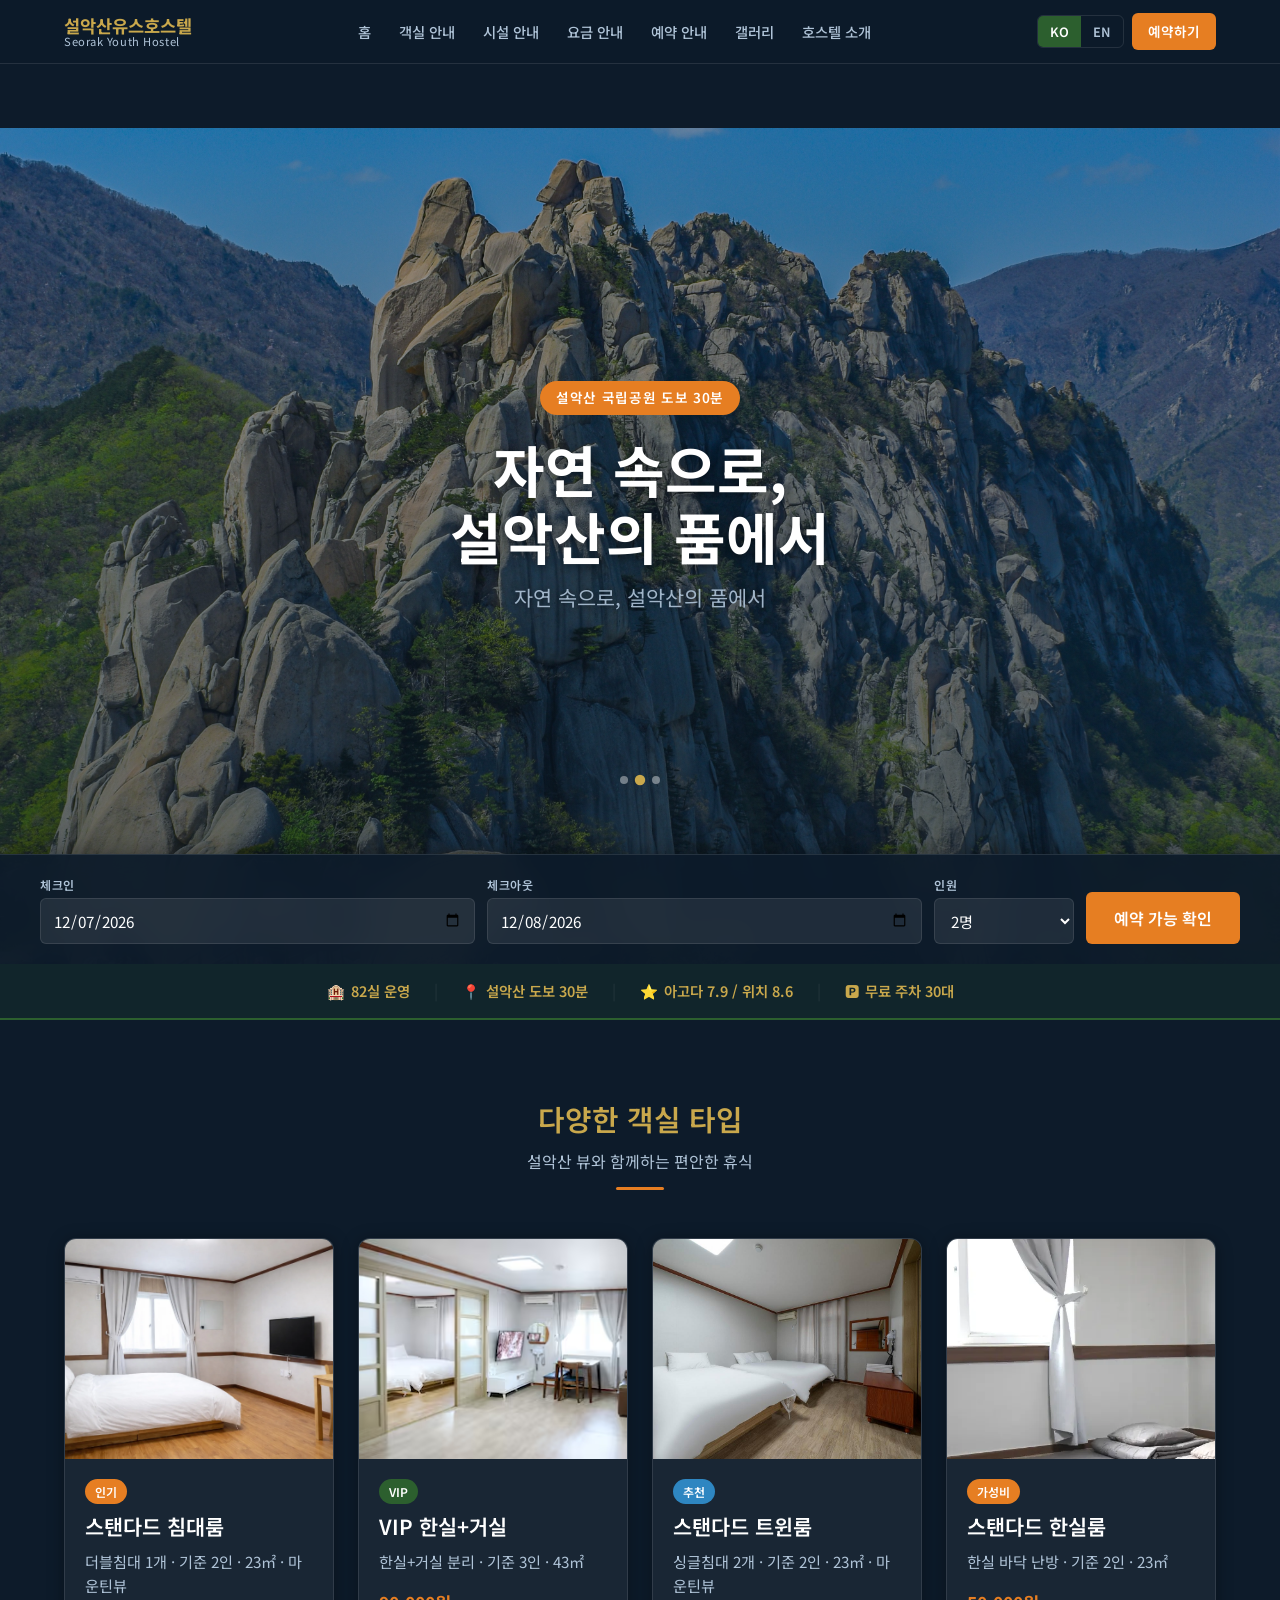
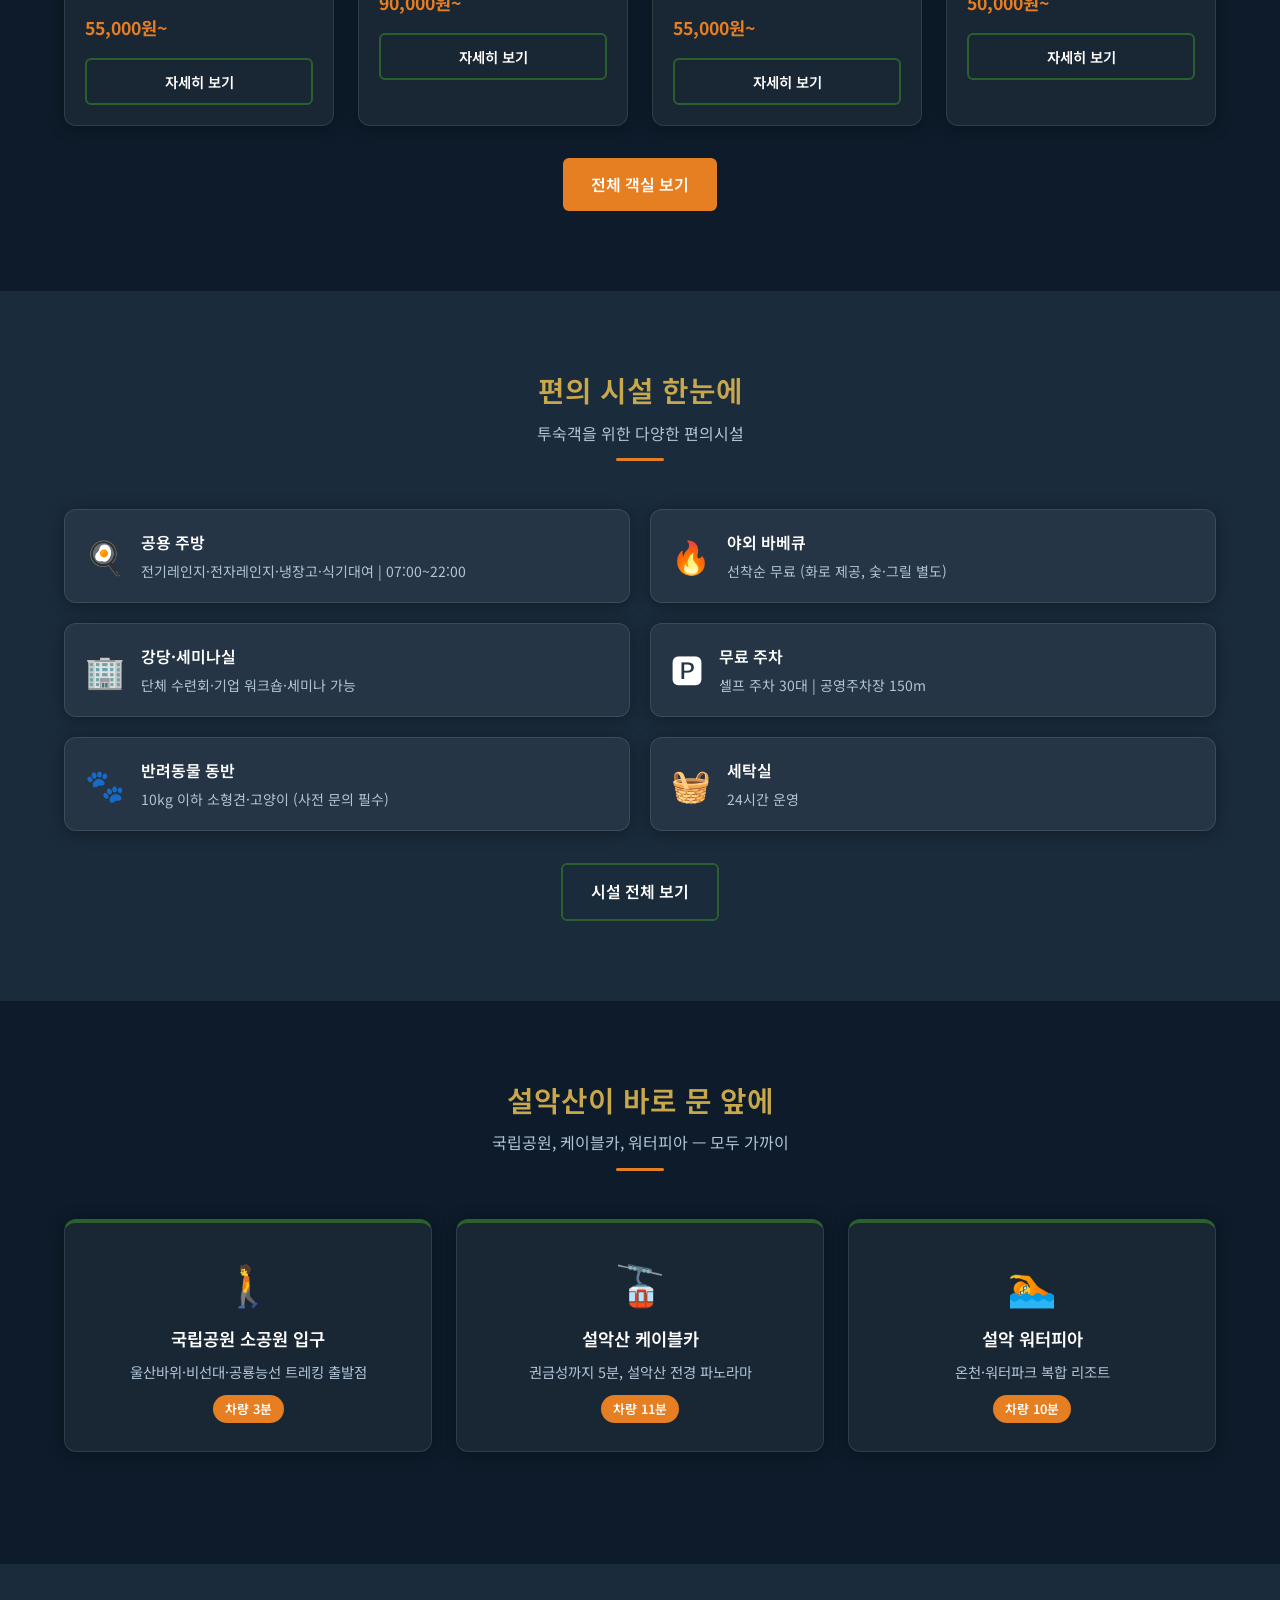
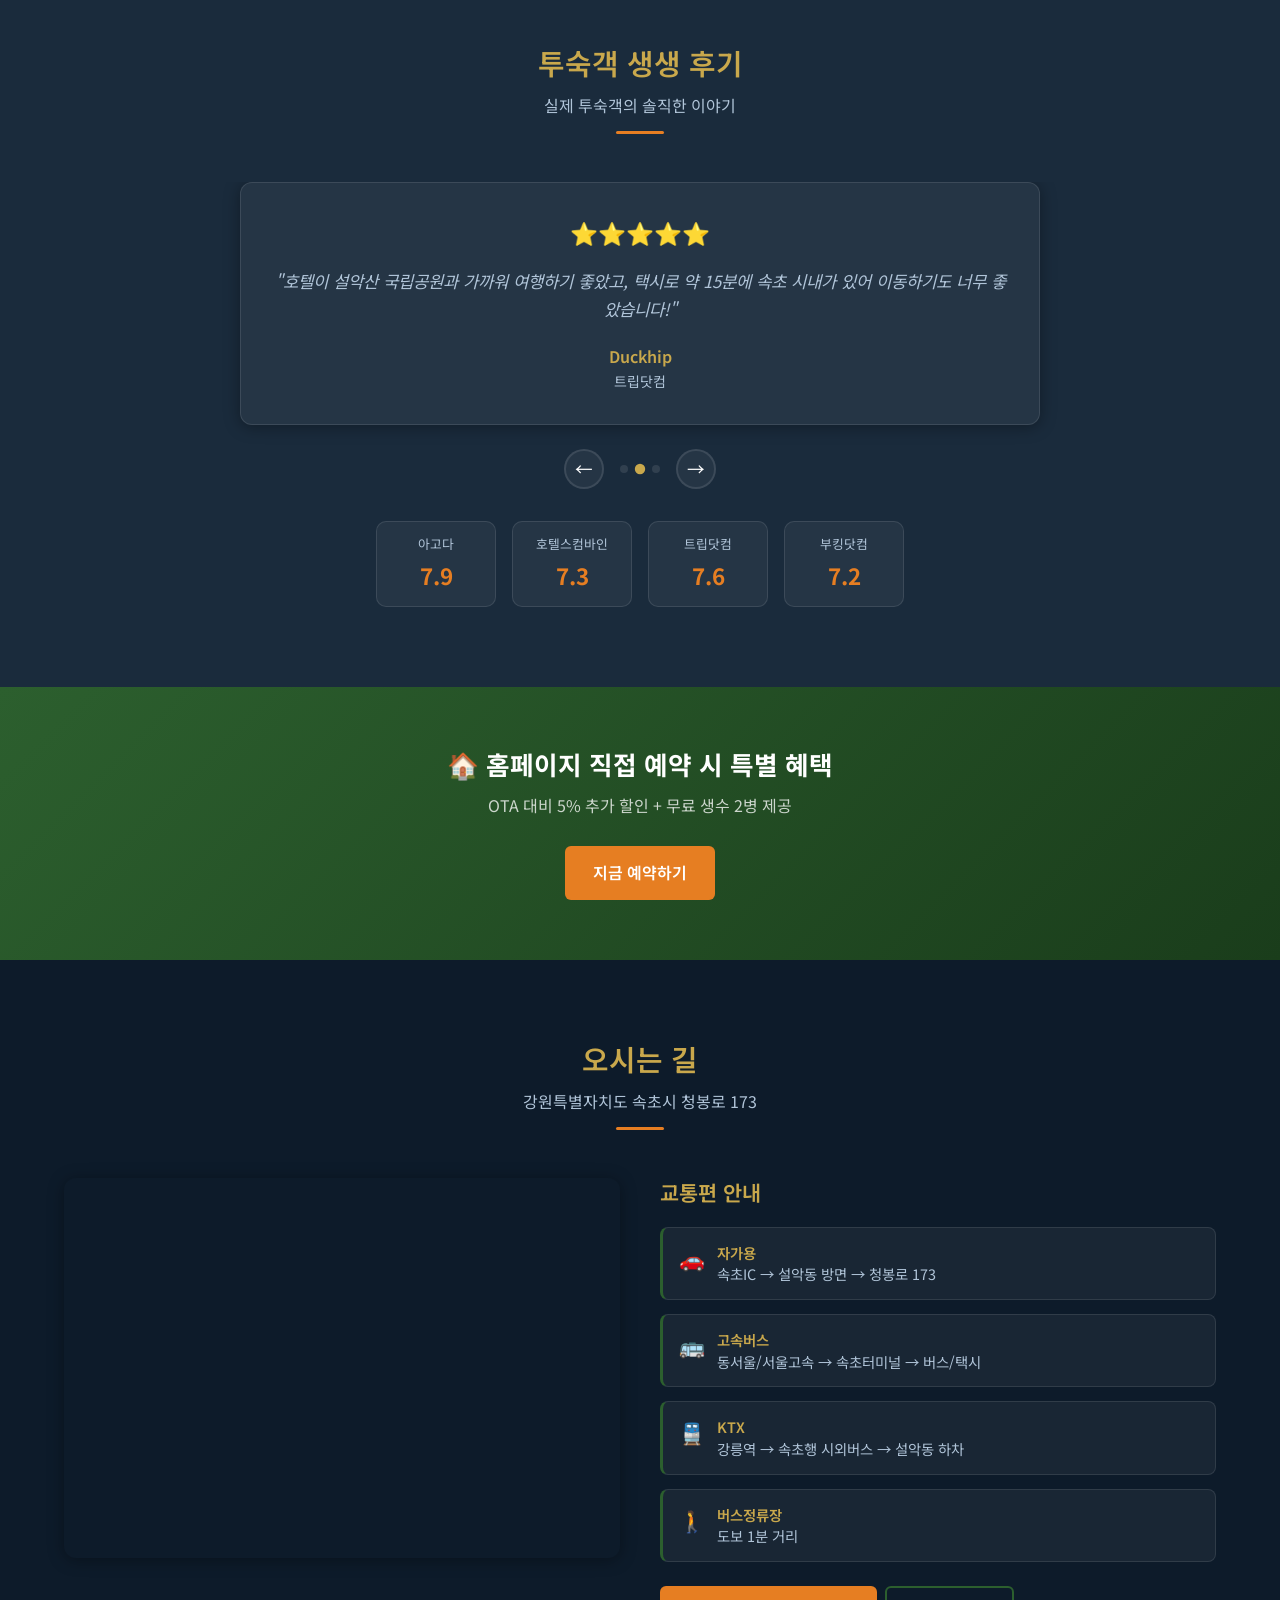
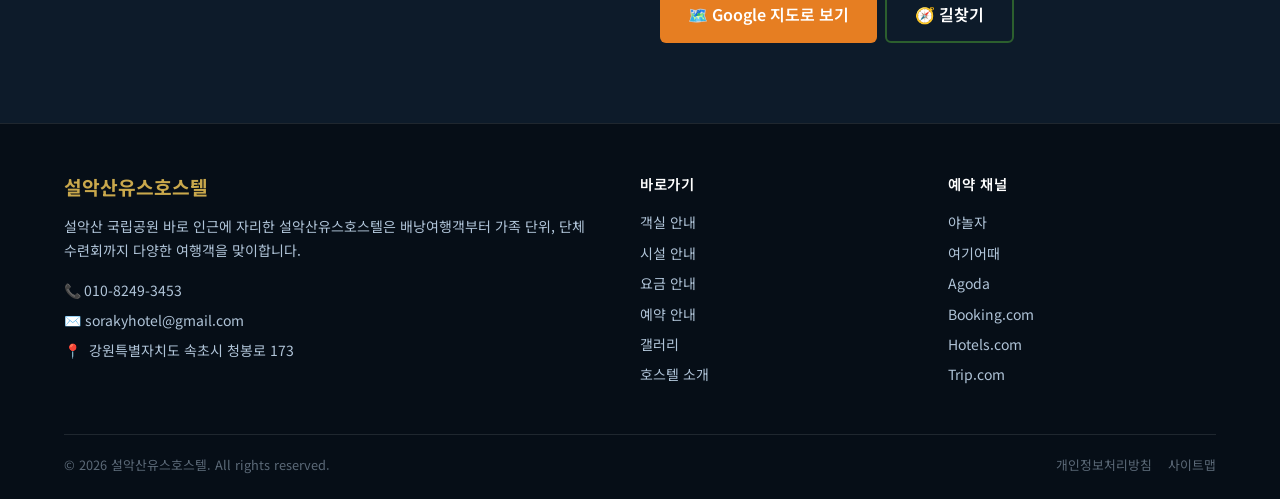
==== index.html @ 119a841e "Add files via upload" ====
<!DOCTYPE html>
<html lang="ko">
<head>
  <meta charset="UTF-8">
  <meta name="viewport" content="width=device-width, initial-scale=1.0">
  <title>설악산유스호스텔 – 자연 속으로, 설악산의 품에서</title>
  <meta name="description" content="설악산유스호스텔 – 설악산 국립공원 도보 30분, 속초 청봉로 173. 스탠다드 침대룸·한실룸·패밀리룸·도미토리. 직접 예약 시 5% 할인.">
  <meta name="keywords" content="설악산 숙박, 속초 유스호스텔, 설악동 숙소, 설악산 호텔, 속초 게스트하우스, 설악산유스호스텔">
  <meta property="og:title" content="설악산유스호스텔 – 자연 속으로, 설악산의 품에서">
  <meta property="og:description" content="설악산 국립공원 도보 30분, 총 82객실. 직접 예약 시 OTA 대비 5% 할인.">
  <meta property="og:image" content="images/seorak-rock-peak.jpg">
  <meta property="og:type" content="website">
  <meta property="og:url" content="https://jcjwk5405.github.io/seorak-hostel/">
  <meta name="theme-color" content="#2C5F2E">
  <link rel="manifest" href="manifest.json">
  <link rel="preconnect" href="https://fonts.googleapis.com">
  <link rel="preconnect" href="https://fonts.gstatic.com" crossorigin>
  <link href="https://fonts.googleapis.com/css2?family=Noto+Sans+KR:wght@400;600;700&family=Inter:wght@400;600;700&display=swap" rel="stylesheet">
  <link rel="stylesheet" href="css/style.css">
</head>
<body>
  <div id="navbar-placeholder"></div>

  <!-- 히어로 슬라이더 (1.외관 2.야외 3.침대룸) -->
  <section class="hero">
    <div class="hero__slides">
      <div class="hero__slide active">
        <img src="images/austin-curtis-fW82yyEX_DQ-unsplash.jpg"
          data-alt-ko="설악산 기암봉 청명한 하늘"
          data-alt-en="Seoraksan rocky peaks against clear blue sky"
          alt="설악산 기암봉 청명한 하늘">
        <div class="hero__overlay"></div>
      </div>
      <div class="hero__slide">
        <img src="images/seorak-ulsanbawi.jpg"
          data-alt-ko="설악산 울산바위 등산 코스"
          data-alt-en="Seoraksan Ulsanbawi Rock hiking trail"
          alt="설악산 울산바위 등산 코스">
        <div class="hero__overlay"></div>
      </div>
      <div class="hero__slide">
        <img src="images/sokcho-sea.jpg"
          data-alt-ko="속초 동해 앞바다 파도"
          data-alt-en="East Sea waves at Sokcho beach"
          alt="속초 동해 앞바다 파도">
        <div class="hero__overlay"></div>
      </div>
    </div>
    <div class="hero__content">
      <div class="hero__badge"
        data-ko="설악산 국립공원 도보 30분"
        data-en="30 min walk to Seoraksan National Park">설악산 국립공원 도보 30분</div>
      <h1 class="hero__title"
        data-ko="자연 속으로,<br>설악산의 품에서"
        data-en="Into Nature,<br>Embrace of Seoraksan">자연 속으로,<br>설악산의 품에서</h1>
      <p class="hero__subtitle"
        data-ko="자연 속으로, 설악산의 품에서"
        data-en="Into Nature, Embrace of Seoraksan">자연 속으로, 설악산의 품에서</p>
    </div>
    <div class="hero__dots">
      <span class="hero__dot active"></span>
      <span class="hero__dot"></span>
      <span class="hero__dot"></span>
    </div>
    <div class="booking-bar">
      <form class="booking-bar__inner" id="booking-form">
        <div class="booking-bar__field">
          <label for="checkin"
            data-ko="체크인" data-en="Check-in">체크인</label>
          <input type="date" id="checkin" name="checkin"
            data-placeholder-ko="체크인 날짜" data-placeholder-en="Check-in date">
        </div>
        <div class="booking-bar__field">
          <label for="checkout"
            data-ko="체크아웃" data-en="Check-out">체크아웃</label>
          <input type="date" id="checkout" name="checkout"
            data-placeholder-ko="체크아웃 날짜" data-placeholder-en="Check-out date">
        </div>
        <div class="booking-bar__field" style="max-width:130px;">
          <label for="guests"
            data-ko="인원" data-en="Guests">인원</label>
          <select id="guests" name="guests">
            <option value="1">1명</option>
            <option value="2" selected>2명</option>
            <option value="3">3명</option>
            <option value="4">4명</option>
            <option value="5">5명 이상</option>
          </select>
        </div>
        <button type="submit" class="btn btn--primary"
          data-ko="예약 가능 확인" data-en="Check Availability">예약 가능 확인</button>
      </form>
    </div>
  </section>

  <div class="trust-bar">
    <div class="trust-bar__inner">
      <span class="trust-bar__item">🏨 <span
        data-ko="82실 운영" data-en="82 Rooms">82실 운영</span></span>
      <span class="trust-bar__divider">|</span>
      <span class="trust-bar__item">📍 <span
        data-ko="설악산 도보 30분" data-en="30 min to Seoraksan">설악산 도보 30분</span></span>
      <span class="trust-bar__divider">|</span>
      <span class="trust-bar__item">⭐ <span
        data-ko="아고다 7.9 / 위치 8.6" data-en="Agoda 7.9 / Location 8.6">아고다 7.9 / 위치 8.6</span></span>
      <span class="trust-bar__divider">|</span>
      <span class="trust-bar__item">🅿️ <span
        data-ko="무료 주차 30대" data-en="Free Parking (30 cars)">무료 주차 30대</span></span>
    </div>
  </div>

  <!-- 객실 프리뷰 -->
  <section class="section">
    <div class="container">
      <div class="section__header">
        <h2 class="section__title"
          data-ko="다양한 객실 타입" data-en="Room Types">다양한 객실 타입</h2>
        <p class="section__subtitle"
          data-ko="설악산 뷰와 함께하는 편안한 휴식"
          data-en="Comfortable rest with Seoraksan views">설악산 뷰와 함께하는 편안한 휴식</p>
        <div class="section__divider"></div>
      </div>
      <div class="room-preview-grid">
        <div class="card">
          <img class="card__img" src="images/room-bed-01.png"
            data-alt-ko="스탠다드 침대룸" data-alt-en="Standard Bed Room"
            alt="스탠다드 침대룸" loading="lazy">
          <div class="card__body">
            <div style="display:flex;gap:6px;margin-bottom:8px;">
              <span class="badge badge--accent"
                data-ko="인기" data-en="Popular">인기</span>
            </div>
            <h3 class="card__title"
              data-ko="스탠다드 침대룸" data-en="Standard Bed Room">스탠다드 침대룸</h3>
            <p class="card__text"
              data-ko="더블침대 1개 · 기준 2인 · 23㎡ · 마운틴뷰"
              data-en="1 Double Bed · 2 Guests · 23㎡ · Mountain View">더블침대 1개 · 기준 2인 · 23㎡ · 마운틴뷰</p>
            <div class="card__price">55,000원~</div>
            <a href="rooms.html#bed" class="btn btn--secondary btn--sm btn--full"
              data-ko="자세히 보기" data-en="View Details">자세히 보기</a>
          </div>
        </div>
        <div class="card">
          <img class="card__img" src="images/ondol-05.png"
            data-alt-ko="VIP 한실+거실" data-alt-en="VIP Hanshil Suite"
            alt="VIP 한실+거실" loading="lazy">
          <div class="card__body">
            <div style="display:flex;gap:6px;margin-bottom:8px;">
              <span class="badge badge--primary">VIP</span>
            </div>
            <h3 class="card__title"
              data-ko="VIP 한실+거실" data-en="VIP Hanshil Suite">VIP 한실+거실</h3>
            <p class="card__text"
              data-ko="한실+거실 분리 · 기준 3인 · 43㎡"
              data-en="Hanshil + Living Room · 3 Guests · 43㎡">한실+거실 분리 · 기준 3인 · 43㎡</p>
            <div class="card__price">90,000원~</div>
            <a href="rooms.html#ondol" class="btn btn--secondary btn--sm btn--full"
              data-ko="자세히 보기" data-en="View Details">자세히 보기</a>
          </div>
        </div>
        <div class="card">
          <img class="card__img" src="images/room-bed-06.jpeg"
            data-alt-ko="스탠다드 트윈룸" data-alt-en="Standard Twin Room"
            alt="스탠다드 트윈룸" loading="lazy">
          <div class="card__body">
            <div style="display:flex;gap:6px;margin-bottom:8px;">
              <span class="badge badge--blue"
                data-ko="추천" data-en="Recommended">추천</span>
            </div>
            <h3 class="card__title"
              data-ko="스탠다드 트윈룸" data-en="Standard Twin Room">스탠다드 트윈룸</h3>
            <p class="card__text"
              data-ko="싱글침대 2개 · 기준 2인 · 23㎡ · 마운틴뷰"
              data-en="2 Single Beds · 2 Guests · 23㎡ · Mountain View">싱글침대 2개 · 기준 2인 · 23㎡ · 마운틴뷰</p>
            <div class="card__price">55,000원~</div>
            <a href="rooms.html#twin" class="btn btn--secondary btn--sm btn--full"
              data-ko="자세히 보기" data-en="View Details">자세히 보기</a>
          </div>
        </div>
        <div class="card">
          <img class="card__img" src="images/ondol-04.png"
            data-alt-ko="스탠다드 한실룸" data-alt-en="Standard Hanshil Room"
            alt="스탠다드 한실룸" loading="lazy">
          <div class="card__body">
            <div style="display:flex;gap:6px;margin-bottom:8px;">
              <span class="badge badge--accent"
                data-ko="가성비" data-en="Best Value">가성비</span>
            </div>
            <h3 class="card__title"
              data-ko="스탠다드 한실룸" data-en="Standard Hanshil Room">스탠다드 한실룸</h3>
            <p class="card__text"
              data-ko="한실 바닥 난방 · 기준 2인 · 23㎡"
              data-en="Hanshil Floor Heating · 2 Guests · 23㎡">한실 바닥 난방 · 기준 2인 · 23㎡</p>
            <div class="card__price">50,000원~</div>
            <a href="rooms.html#std" class="btn btn--secondary btn--sm btn--full"
              data-ko="자세히 보기" data-en="View Details">자세히 보기</a>
          </div>
        </div>
      </div>
      <div class="text-center mt-32">
        <a href="rooms.html" class="btn btn--primary"
          data-ko="전체 객실 보기" data-en="View All Rooms">전체 객실 보기</a>
      </div>
    </div>
  </section>

  <!-- 편의시설 -->
  <section class="section section--sub">
    <div class="container">
      <div class="section__header">
        <h2 class="section__title"
          data-ko="편의 시설 한눈에" data-en="Facilities at a Glance">편의 시설 한눈에</h2>
        <p class="section__subtitle"
          data-ko="투숙객을 위한 다양한 편의시설"
          data-en="Various amenities for our guests">투숙객을 위한 다양한 편의시설</p>
        <div class="section__divider"></div>
      </div>
      <div class="facility-grid">
        <div class="facility-item">
          <div class="facility-item__icon">🍳</div>
          <div>
            <div class="facility-item__title"
              data-ko="공용 주방" data-en="Shared Kitchen">공용 주방</div>
            <div class="facility-item__desc"
              data-ko="전기레인지·전자레인지·냉장고·식기대여 | 07:00~22:00"
              data-en="Electric range, microwave, fridge, utensils | 07:00–22:00">전기레인지·전자레인지·냉장고·식기대여 | 07:00~22:00</div>
          </div>
        </div>
        <div class="facility-item">
          <div class="facility-item__icon">🔥</div>
          <div>
            <div class="facility-item__title"
              data-ko="야외 바베큐" data-en="Outdoor BBQ">야외 바베큐</div>
            <div class="facility-item__desc"
              data-ko="선착순 무료 (화로 제공, 숯·그릴 별도)"
              data-en="Free (first-come), brazier provided, charcoal/grill extra">선착순 무료 (화로 제공, 숯·그릴 별도)</div>
          </div>
        </div>
        <div class="facility-item">
          <div class="facility-item__icon">🏢</div>
          <div>
            <div class="facility-item__title"
              data-ko="강당·세미나실" data-en="Hall &amp; Seminar Room">강당·세미나실</div>
            <div class="facility-item__desc"
              data-ko="단체 수련회·기업 워크숍·세미나 가능"
              data-en="Group retreats, corporate workshops, seminars">단체 수련회·기업 워크숍·세미나 가능</div>
          </div>
        </div>
        <div class="facility-item">
          <div class="facility-item__icon">🅿️</div>
          <div>
            <div class="facility-item__title"
              data-ko="무료 주차" data-en="Free Parking">무료 주차</div>
            <div class="facility-item__desc"
              data-ko="셀프 주차 30대 | 공영주차장 150m"
              data-en="Self-parking 30 cars | Public lot 150m">셀프 주차 30대 | 공영주차장 150m</div>
          </div>
        </div>
        <div class="facility-item">
          <div class="facility-item__icon">🐾</div>
          <div>
            <div class="facility-item__title"
              data-ko="반려동물 동반" data-en="Pet-Friendly">반려동물 동반</div>
            <div class="facility-item__desc"
              data-ko="10kg 이하 소형견·고양이 (사전 문의 필수)"
              data-en="Small dogs/cats under 10kg (prior inquiry required)">10kg 이하 소형견·고양이 (사전 문의 필수)</div>
          </div>
        </div>
        <div class="facility-item">
          <div class="facility-item__icon">🧺</div>
          <div>
            <div class="facility-item__title"
              data-ko="세탁실" data-en="Laundry">세탁실</div>
            <div class="facility-item__desc"
              data-ko="24시간 운영"
              data-en="24h">24시간 운영</div>
          </div>
        </div>
      </div>
      <div class="text-center mt-32">
        <a href="facilities.html" class="btn btn--secondary"
          data-ko="시설 전체 보기" data-en="View All Facilities">시설 전체 보기</a>
      </div>
    </div>
  </section>

  <!-- 설악산 주변 정보 -->
  <section class="section">
    <div class="container">
      <div class="section__header">
        <h2 class="section__title"
          data-ko="설악산이 바로 문 앞에" data-en="Seoraksan Right at Your Door">설악산이 바로 문 앞에</h2>
        <p class="section__subtitle"
          data-ko="국립공원, 케이블카, 워터피아 — 모두 가까이"
          data-en="National Park, Cable Car, Waterpia — all nearby">국립공원, 케이블카, 워터피아 — 모두 가까이</p>
        <div class="section__divider"></div>
      </div>
      <div class="seorak-grid">
        <div class="seorak-card">
          <div class="seorak-card__icon">🚶</div>
          <h3 class="seorak-card__title"
            data-ko="국립공원 소공원 입구" data-en="National Park Entrance">국립공원 소공원 입구</h3>
          <p style="color:var(--color-text-sub);font-size:0.9rem;margin-bottom:12px;"
            data-ko="울산바위·비선대·공룡능선 트레킹 출발점"
            data-en="Starting point for Ulsanbawi, Biseondae, Dinosaur Ridge">울산바위·비선대·공룡능선 트레킹 출발점</p>
          <span class="seorak-card__time"
            data-ko="차량 3분" data-en="3 min by car">차량 3분</span>
        </div>
        <div class="seorak-card">
          <div class="seorak-card__icon">🚡</div>
          <h3 class="seorak-card__title"
            data-ko="설악산 케이블카" data-en="Seoraksan Cable Car">설악산 케이블카</h3>
          <p style="color:var(--color-text-sub);font-size:0.9rem;margin-bottom:12px;"
            data-ko="권금성까지 5분, 설악산 전경 파노라마"
            data-en="5 min to Gwongeumseong, panoramic Seoraksan views">권금성까지 5분, 설악산 전경 파노라마</p>
          <span class="seorak-card__time"
            data-ko="차량 11분" data-en="11 min by car">차량 11분</span>
        </div>
        <div class="seorak-card">
          <div class="seorak-card__icon">🏊</div>
          <h3 class="seorak-card__title"
            data-ko="설악 워터피아" data-en="Seorak Waterpia">설악 워터피아</h3>
          <p style="color:var(--color-text-sub);font-size:0.9rem;margin-bottom:12px;"
            data-ko="온천·워터파크 복합 리조트"
            data-en="Hot spring &amp; waterpark complex resort">온천·워터파크 복합 리조트</p>
          <span class="seorak-card__time"
            data-ko="차량 10분" data-en="10 min by car">차량 10분</span>
        </div>
      </div>
    </div>
  </section>

  <!-- 투숙객 후기 -->
  <section class="section section--sub">
    <div class="container">
      <div class="section__header">
        <h2 class="section__title"
          data-ko="투숙객 생생 후기" data-en="Guest Reviews">투숙객 생생 후기</h2>
        <p class="section__subtitle"
          data-ko="실제 투숙객의 솔직한 이야기"
          data-en="Honest stories from our guests">실제 투숙객의 솔직한 이야기</p>
        <div class="section__divider"></div>
      </div>
      <div class="review-slider">
        <div class="review-slides">
          <div class="review-slide">
            <div class="review-card">
              <div class="review-card__stars">⭐⭐⭐⭐⭐</div>
              <p class="review-card__text"
                data-ko='"침구류도 매우 깨끗하고 설악산과 속초 관광하기 좋은 위치이며 주변에 식당들도 많이 영업하고 있어서 편리했습니다."'
                data-en='"Bedding was very clean, great location for Seoraksan and Sokcho sightseeing, and many restaurants nearby."'>"침구류도 매우 깨끗하고 설악산과 속초 관광하기 좋은 위치이며 주변에 식당들도 많이 영업하고 있어서 편리했습니다."</p>
              <div class="review-card__author">Ungbin</div>
              <div class="review-card__platform">부킹닷컴 10/10</div>
            </div>
          </div>
          <div class="review-slide">
            <div class="review-card">
              <div class="review-card__stars">⭐⭐⭐⭐⭐</div>
              <p class="review-card__text"
                data-ko='"호텔이 설악산 국립공원과 가까워 여행하기 좋았고, 택시로 약 15분에 속초 시내가 있어 이동하기도 너무 좋았습니다!"'
                data-en='"The hotel was close to Seoraksan National Park and about 15 min by taxi to Sokcho city center — very convenient!"'>"호텔이 설악산 국립공원과 가까워 여행하기 좋았고, 택시로 약 15분에 속초 시내가 있어 이동하기도 너무 좋았습니다!"</p>
              <div class="review-card__author">Duckhip</div>
              <div class="review-card__platform">트립닷컴</div>
            </div>
          </div>
          <div class="review-slide">
            <div class="review-card">
              <div class="review-card__stars">⭐⭐⭐⭐</div>
              <p class="review-card__text"
                data-ko='"오래된 숙소라 별 기대를 안 했는데 깨끗하게 관리하시고 서비스 바로바로 해결해 주십니다."'
                data-en='"Didn\'t expect much from an older property, but it was well-maintained and service was prompt."'>"오래된 숙소라 별 기대를 안 했는데 깨끗하게 관리하시고 서비스 바로바로 해결해 주십니다."</p>
              <div class="review-card__author">리뷰어</div>
              <div class="review-card__platform">트립닷컴</div>
            </div>
          </div>
        </div>
        <div class="review-nav">
          <button class="review-prev" aria-label="이전">&#8592;</button>
          <div class="review-dots">
            <span class="review-dot active"></span>
            <span class="review-dot"></span>
            <span class="review-dot"></span>
          </div>
          <button class="review-next" aria-label="다음">&#8594;</button>
        </div>
      </div>
      <div class="rating-badges">
        <div class="rating-badge">
          <div class="rating-badge__platform">아고다</div>
          <div class="rating-badge__score">7.9</div>
        </div>
        <div class="rating-badge">
          <div class="rating-badge__platform">호텔스컴바인</div>
          <div class="rating-badge__score">7.3</div>
        </div>
        <div class="rating-badge">
          <div class="rating-badge__platform">트립닷컴</div>
          <div class="rating-badge__score">7.6</div>
        </div>
        <div class="rating-badge">
          <div class="rating-badge__platform">부킹닷컴</div>
          <div class="rating-badge__score">7.2</div>
        </div>
      </div>
    </div>
  </section>

  <!-- CTA 배너 -->
  <section class="cta-banner">
    <div class="container">
      <h2 class="cta-banner__title"
        data-ko="🏠 홈페이지 직접 예약 시 특별 혜택"
        data-en="🏠 Special Benefits for Direct Booking">🏠 홈페이지 직접 예약 시 특별 혜택</h2>
      <p class="cta-banner__text"
        data-ko="OTA 대비 5% 추가 할인 + 무료 생수 2병 제공"
        data-en="5% discount vs OTA + 2 free water bottles">OTA 대비 5% 추가 할인 + 무료 생수 2병 제공</p>
      <a href="reservation.html" class="btn btn--primary"
        data-ko="지금 예약하기" data-en="Book Now">지금 예약하기</a>
    </div>
  </section>

  <!-- 오시는 길 -->
  <section class="section">
    <div class="container">
      <div class="section__header">
        <h2 class="section__title"
          data-ko="오시는 길" data-en="Getting Here">오시는 길</h2>
        <p class="section__subtitle"
          data-ko="강원특별자치도 속초시 청봉로 173"
          data-en="173 Cheongbong-ro, Sokcho-si, Gangwon-do">강원특별자치도 속초시 청봉로 173</p>
        <div class="section__divider"></div>
      </div>
      <div class="map-section">
        <div class="map-embed">
          <div class="map-container">
            <iframe
              src="https://www.google.com/maps/embed?pb=!1m18!1m12!1m3!1d3136.8780171049043!2d128.52395808885498!3d38.16627440000001!2m3!1f0!2f0!3f0!3m2!1i1024!2i768!4f13.1!3m3!1m2!1s0x5fd8a35ee7092049%3A0x3009f5460b7e6d2!2z7ISk7JWF7IKw7Jyg7Iqk7Zi47Iqk7YWU!5e0!3m2!1sko!2skr!4v1780091916509!5m2!1sko!2skr"
              width="100%"
              height="420"
              style="border:0; border-radius:12px; display:block;"
              allowfullscreen
              loading="lazy"
              referrerpolicy="no-referrer-when-downgrade"
              title="설악산유스호스텔 위치">
            </iframe>
          </div>
        </div>
        <div class="map-info">
          <h3 class="map-info__title"
            data-ko="교통편 안내" data-en="Getting Here">교통편 안내</h3>
          <div class="transport-list">
            <div class="transport-item">
              <div class="transport-item__icon">🚗</div>
              <div class="transport-item__text">
                <div class="transport-item__label"
                  data-ko="자가용" data-en="By Car">자가용</div>
                <span data-ko="속초IC → 설악동 방면 → 청봉로 173"
                  data-en="Sokcho IC → Seorak-dong → Cheongbong-ro 173">속초IC → 설악동 방면 → 청봉로 173</span>
              </div>
            </div>
            <div class="transport-item">
              <div class="transport-item__icon">🚌</div>
              <div class="transport-item__text">
                <div class="transport-item__label"
                  data-ko="고속버스" data-en="By Bus">고속버스</div>
                <span data-ko="동서울/서울고속 → 속초터미널 → 버스/택시"
                  data-en="Seoul → Sokcho Terminal → Bus/Taxi">동서울/서울고속 → 속초터미널 → 버스/택시</span>
              </div>
            </div>
            <div class="transport-item">
              <div class="transport-item__icon">🚆</div>
              <div class="transport-item__text">
                <div class="transport-item__label"
                  data-ko="KTX" data-en="By KTX">KTX</div>
                <span data-ko="강릉역 → 속초행 시외버스 → 설악동 하차"
                  data-en="Gangneung Station → Sokcho Bus → Seorak-dong">강릉역 → 속초행 시외버스 → 설악동 하차</span>
              </div>
            </div>
            <div class="transport-item">
              <div class="transport-item__icon">🚶</div>
              <div class="transport-item__text">
                <div class="transport-item__label"
                  data-ko="버스정류장" data-en="Bus Stop">버스정류장</div>
                <span data-ko="도보 1분 거리"
                  data-en="1 min walk">도보 1분 거리</span>
              </div>
            </div>
          </div>
          <div class="mt-24" style="display:flex;gap:8px;flex-wrap:wrap;">
            <a href="https://maps.google.com/?q=설악산유스호스텔+강원특별자치도+속초시+청봉로+173"
              target="_blank" rel="noopener noreferrer" class="btn btn--primary"
              data-ko="🗺️ Google 지도로 보기" data-en="🗺️ Google Maps">🗺️ Google 지도로 보기</a>
            <a href="https://maps.google.com/?q=설악산유스호스텔+강원특별자치도+속초시+청봉로+173&dirflg=d"
              target="_blank" rel="noopener noreferrer" class="btn btn--secondary"
              data-ko="🧭 길찾기" data-en="🧭 Directions">🧭 길찾기</a>
          </div>
        </div>
      </div>
    </div>
  </section>

  <div id="footer-placeholder"></div>
  <script src="js/components.js"></script>
  <script src="js/main.js"></script>
</body>
</html>
---- css/style.css ----
/* ============================================================
   설악산유스호스텔 - 공통 디자인 시스템 (다크 네이비 테마)
   SYH-WEB-2026-002
   ============================================================ */

/* ---------- Google Fonts ---------- */
@import url('https://fonts.googleapis.com/css2?family=Noto+Sans+KR:wght@400;600;700&family=Inter:wght@400;600;700&display=swap');

/* ---------- CSS Variables (다크 네이비 팔레트) ---------- */
:root {
  --color-primary:       #2C5F2E;
  --color-primary-light: rgba(44,95,46,0.18);
  --color-secondary:     #2E86C1;
  --color-accent:        #E67E22;
  --color-gold:          #C9A84C;
  --color-bg:            #0D1B2A;
  --color-bg-sub:        #1A2B3C;
  --color-bg-card:       rgba(255,255,255,0.05);
  --color-border:        rgba(255,255,255,0.10);
  --color-text:          #FFFFFF;
  --color-text-sub:      #B0C4D8;
  --font-main: 'Noto Sans KR', 'Inter', sans-serif;
  --max-width: 1200px;
  --radius-card: 12px;
  --shadow-card: 0 2px 16px rgba(0,0,0,0.35);
  --shadow-card-hover: 0 8px 32px rgba(0,0,0,0.55);
  --transition: 0.2s ease;
  --nav-height: 64px;
}

/* ---------- Reset & Base ---------- */
*, *::before, *::after { box-sizing: border-box; margin: 0; padding: 0; }
html { scroll-behavior: smooth; font-size: 16px; }
body {
  font-family: var(--font-main);
  color: var(--color-text);
  background: var(--color-bg);
  line-height: 1.6;
  padding-top: var(--nav-height);
}
img { max-width: 100%; height: auto; display: block; }
a { color: inherit; text-decoration: none; }
ul, ol { list-style: none; }
button { cursor: pointer; border: none; background: none; font-family: var(--font-main); }
input, select, textarea { font-family: var(--font-main); }

/* ---------- Typography ---------- */
h1 { font-size: 2.5rem; font-weight: 700; line-height: 1.2; }
h2 { font-size: 1.8rem; font-weight: 600; line-height: 1.3; }
h3 { font-size: 1.3rem; font-weight: 600; line-height: 1.4; }
p  { font-size: 1rem; font-weight: 400; }
.caption { font-size: 0.875rem; color: var(--color-text-sub); }

/* ---------- Layout ---------- */
.container {
  max-width: var(--max-width);
  margin: 0 auto;
  padding: 0 24px;
}
.section {
  padding: 80px 0;
  background: var(--color-bg);
}
.section--sub {
  background: var(--color-bg-sub);
}
.section__header {
  text-align: center;
  margin-bottom: 48px;
}
.section__title {
  color: var(--color-gold);
  margin-bottom: 12px;
}
.section__subtitle {
  color: var(--color-text-sub);
  font-size: 1rem;
}
.section__divider {
  width: 48px;
  height: 3px;
  background: var(--color-accent);
  margin: 12px auto 0;
  border-radius: 2px;
}

/* ---------- Buttons ---------- */
.btn {
  display: inline-flex;
  align-items: center;
  justify-content: center;
  gap: 8px;
  border-radius: 6px;
  font-size: 1rem;
  font-weight: 600;
  padding: 14px 28px;
  transition: all var(--transition);
  min-height: 48px;
  white-space: nowrap;
}
.btn--primary {
  background: var(--color-accent);
  color: #fff;
}
.btn--primary:hover {
  background: #cf6d17;
  transform: translateY(-2px);
  box-shadow: 0 4px 16px rgba(230,126,34,0.4);
}
.btn--secondary {
  border: 2px solid var(--color-primary);
  color: var(--color-text);
  background: transparent;
}
.btn--secondary:hover {
  background: var(--color-primary);
  color: #fff;
}
.btn--ghost {
  color: var(--color-text-sub);
  text-decoration: underline;
  padding: 8px 0;
}
.btn--ghost:hover { color: var(--color-accent); }
.btn--sm { padding: 10px 20px; font-size: 0.9rem; min-height: 40px; }
.btn--full { width: 100%; }

/* ---------- Cards ---------- */
.card {
  background: var(--color-bg-card);
  border: 1px solid var(--color-border);
  border-radius: var(--radius-card);
  box-shadow: var(--shadow-card);
  overflow: hidden;
  transition: transform var(--transition), box-shadow var(--transition);
}
.card:hover {
  transform: translateY(-4px);
  box-shadow: var(--shadow-card-hover);
}
.card__img {
  width: 100%;
  height: 220px;
  object-fit: cover;
}
.card__body {
  padding: 20px;
}
.card__title { margin-bottom: 8px; color: var(--color-text); }
.card__text { color: var(--color-text-sub); font-size: 0.95rem; margin-bottom: 16px; }
.card__price {
  font-size: 1.1rem;
  font-weight: 700;
  color: var(--color-accent);
  margin-bottom: 16px;
}

/* ---------- Badges ---------- */
.badge {
  display: inline-block;
  padding: 3px 10px;
  border-radius: 20px;
  font-size: 0.75rem;
  font-weight: 600;
}
.badge--accent  { background: var(--color-accent);   color: #fff; }
.badge--primary { background: var(--color-primary);  color: #fff; }
.badge--blue    { background: var(--color-secondary); color: #fff; }

/* ---------- Grid ---------- */
.grid-3 {
  display: grid;
  grid-template-columns: repeat(3, 1fr);
  gap: 28px;
}
.grid-4 {
  display: grid;
  grid-template-columns: repeat(4, 1fr);
  gap: 24px;
}
.grid-2 {
  display: grid;
  grid-template-columns: repeat(2, 1fr);
  gap: 28px;
}

/* ============================================================
   NAVIGATION
   ============================================================ */
.navbar {
  position: fixed;
  top: 0; left: 0; right: 0;
  height: var(--nav-height);
  background: rgba(13,27,42,0.97);
  backdrop-filter: blur(12px);
  border-bottom: 1px solid var(--color-border);
  z-index: 1000;
  display: flex;
  align-items: center;
}
.navbar__inner {
  display: flex;
  align-items: center;
  justify-content: space-between;
  width: 100%;
  max-width: var(--max-width);
  margin: 0 auto;
  padding: 0 24px;
}
.navbar__logo {
  display: flex;
  flex-direction: column;
  line-height: 1.1;
}
.navbar__logo-main {
  font-size: 1.1rem;
  font-weight: 700;
  color: var(--color-gold);
}
.navbar__logo-sub {
  font-size: 0.7rem;
  color: var(--color-text-sub);
  letter-spacing: 0.05em;
}
.navbar__menu {
  display: flex;
  align-items: center;
  gap: 4px;
}
.navbar__menu a {
  padding: 8px 12px;
  font-size: 0.9rem;
  font-weight: 500;
  color: var(--color-text-sub);
  border-radius: 6px;
  transition: all var(--transition);
}
.navbar__menu a:hover,
.navbar__menu a.active {
  color: var(--color-gold);
  background: var(--color-primary-light);
}
.navbar__actions {
  display: flex;
  align-items: center;
  gap: 8px;
}
.lang-toggle {
  display: flex;
  border: 1px solid var(--color-border);
  border-radius: 6px;
  overflow: hidden;
}
.lang-toggle button {
  padding: 6px 12px;
  font-size: 0.8rem;
  font-weight: 600;
  color: var(--color-text-sub);
  transition: all var(--transition);
}
.lang-toggle button.active {
  background: var(--color-primary);
  color: #fff;
}
/* 데스크톱 전용 토글 (기본 표시, 모바일에서 숨김) */
.lang-toggle-desktop {
  display: flex;
}
/* 모바일 전용 토글 (기본 숨김, 모바일에서 표시) */
.lang-toggle-mobile {
  display: none;
}
.navbar__reserve-btn {
  background: var(--color-accent);
  color: #fff;
  padding: 8px 16px;
  border-radius: 6px;
  font-size: 0.85rem;
  font-weight: 600;
  transition: all var(--transition);
}
.navbar__reserve-btn:hover { background: #cf6d17; }

/* Hamburger */
.hamburger {
  display: none;
  flex-direction: column;
  gap: 5px;
  padding: 8px;
  cursor: pointer;
}
.hamburger span {
  display: block;
  width: 24px;
  height: 2px;
  background: var(--color-text);
  border-radius: 2px;
  transition: all var(--transition);
}
.hamburger.open span:nth-child(1) { transform: translateY(7px) rotate(45deg); }
.hamburger.open span:nth-child(2) { opacity: 0; }
.hamburger.open span:nth-child(3) { transform: translateY(-7px) rotate(-45deg); }

/* Mobile Nav Drawer */
.mobile-nav {
  display: none;
  position: fixed;
  top: var(--nav-height);
  left: 0; right: 0;
  background: var(--color-bg-sub);
  border-bottom: 1px solid var(--color-border);
  z-index: 999;
  padding: 16px 24px 24px;
  box-shadow: 0 8px 24px rgba(0,0,0,0.4);
}
.mobile-nav.open { display: block; }
.mobile-nav a {
  display: block;
  padding: 12px 0;
  font-size: 1rem;
  font-weight: 500;
  border-bottom: 1px solid var(--color-border);
  color: var(--color-text-sub);
}
.mobile-nav a:last-child { border-bottom: none; }
.mobile-nav a:hover { color: var(--color-gold); }
.mobile-nav__lang {
  display: flex;
  gap: 8px;
  margin-top: 16px;
}

/* ============================================================
   HERO SECTION
   ============================================================ */
.hero {
  position: relative;
  width: 100%;
  height: 100vh;
  min-height: 600px;
  overflow: hidden;
  /* 네비게이션 바 높이만큼 패딩 (가려짐 방지) */
  padding-top: var(--nav-height);
  box-sizing: border-box;
}
.hero__slides {
  position: relative;
  width: 100%;
  height: 100%;
}
.hero__slide {
  position: absolute;
  inset: 0;
  opacity: 0;
  transition: opacity 1s ease;
}
.hero__slide.active { opacity: 1; }
.hero__slide img {
  width: 100%;
  height: 100%;
  object-fit: cover;
  object-position: center center;
}
.hero__overlay {
  position: absolute;
  inset: 0;
  background: linear-gradient(to bottom, rgba(13,27,42,0.3) 0%, rgba(13,27,42,0.6) 100%);
}
.hero__content {
  position: absolute;
  inset: 0;
  display: flex;
  flex-direction: column;
  align-items: center;
  justify-content: center;
  text-align: center;
  color: #fff;
  padding: 24px;
}
.hero__badge {
  background: var(--color-accent);
  color: #fff;
  padding: 6px 16px;
  border-radius: 20px;
  font-size: 0.85rem;
  font-weight: 600;
  margin-bottom: 20px;
  letter-spacing: 0.05em;
}
.hero__title {
  font-size: clamp(2rem, 5vw, 3.5rem);
  font-weight: 700;
  line-height: 1.2;
  margin-bottom: 12px;
  text-shadow: 0 2px 12px rgba(0,0,0,0.6);
}
.hero__subtitle {
  font-size: clamp(1rem, 2vw, 1.3rem);
  opacity: 0.9;
  margin-bottom: 32px;
  text-shadow: 0 1px 6px rgba(0,0,0,0.5);
  color: var(--color-text-sub);
}
.hero__dots {
  position: absolute;
  bottom: 180px;
  left: 50%;
  transform: translateX(-50%);
  display: flex;
  gap: 8px;
}
.hero__dot {
  width: 8px; height: 8px;
  border-radius: 50%;
  background: rgba(255,255,255,0.4);
  cursor: pointer;
  transition: all var(--transition);
}
.hero__dot.active {
  background: var(--color-gold);
  transform: scale(1.3);
}

/* Booking Bar */
.booking-bar {
  position: absolute;
  bottom: 0; left: 0; right: 0;
  background: rgba(13,27,42,0.92);
  backdrop-filter: blur(12px);
  padding: 20px 24px;
  border-top: 1px solid var(--color-border);
  box-shadow: 0 -4px 20px rgba(0,0,0,0.3);
}
.booking-bar__inner {
  max-width: var(--max-width);
  margin: 0 auto;
  display: flex;
  align-items: flex-end;
  gap: 12px;
  flex-wrap: wrap;
}
.booking-bar__field {
  display: flex;
  flex-direction: column;
  gap: 4px;
  flex: 1;
  min-width: 140px;
}
.booking-bar__field label {
  font-size: 0.75rem;
  font-weight: 600;
  color: var(--color-text-sub);
  text-transform: uppercase;
  letter-spacing: 0.05em;
}
.booking-bar__field input,
.booking-bar__field select {
  padding: 10px 12px;
  border: 1.5px solid var(--color-border);
  border-radius: 6px;
  font-size: 0.95rem;
  color: var(--color-text);
  background: rgba(255,255,255,0.08);
  transition: border-color var(--transition);
  min-height: 44px;
}
.booking-bar__field input:focus,
.booking-bar__field select:focus {
  outline: none;
  border-color: var(--color-primary);
}
.booking-bar__field select option {
  background: var(--color-bg-sub);
  color: var(--color-text);
}

/* Trust Bar */
.trust-bar {
  background: rgba(44,95,46,0.15);
  border-bottom: 2px solid var(--color-primary);
  padding: 14px 24px;
}
.trust-bar__inner {
  max-width: var(--max-width);
  margin: 0 auto;
  display: flex;
  align-items: center;
  justify-content: center;
  gap: 24px;
  flex-wrap: wrap;
}
.trust-bar__item {
  font-size: 0.9rem;
  font-weight: 600;
  color: var(--color-gold);
  display: flex;
  align-items: center;
  gap: 6px;
}
.trust-bar__divider {
  color: var(--color-border);
  font-weight: 300;
}

/* ============================================================
   ROOM PREVIEW (index)
   ============================================================ */
.room-preview-grid {
  display: grid;
  grid-template-columns: repeat(4, 1fr);
  gap: 24px;
}

/* ============================================================
   FACILITIES HIGHLIGHT (index)
   ============================================================ */
.facility-grid {
  display: grid;
  grid-template-columns: repeat(2, 1fr);
  gap: 20px;
}
.facility-item {
  display: flex;
  align-items: flex-start;
  gap: 16px;
  padding: 20px;
  background: var(--color-bg-card);
  border: 1px solid var(--color-border);
  border-radius: var(--radius-card);
  box-shadow: var(--shadow-card);
  transition: transform var(--transition);
}
.facility-item:hover { transform: translateY(-3px); }
.facility-item__icon {
  font-size: 2rem;
  flex-shrink: 0;
}
.facility-item__title {
  font-size: 1rem;
  font-weight: 600;
  margin-bottom: 4px;
  color: var(--color-text);
}
.facility-item__desc {
  font-size: 0.875rem;
  color: var(--color-text-sub);
}

/* ============================================================
   SEORAK INFO (index)
   ============================================================ */
.seorak-grid {
  display: grid;
  grid-template-columns: repeat(3, 1fr);
  gap: 24px;
  margin-bottom: 32px;
}
.seorak-card {
  background: var(--color-bg-card);
  border: 1px solid var(--color-border);
  border-radius: var(--radius-card);
  box-shadow: var(--shadow-card);
  padding: 28px 24px;
  text-align: center;
  border-top: 4px solid var(--color-primary);
  transition: transform var(--transition);
}
.seorak-card:hover { transform: translateY(-4px); }
.seorak-card__icon { font-size: 2.5rem; margin-bottom: 12px; }
.seorak-card__title { font-size: 1.1rem; font-weight: 600; margin-bottom: 8px; color: var(--color-text); }
.seorak-card__time {
  display: inline-block;
  background: var(--color-accent);
  color: #fff;
  padding: 4px 12px;
  border-radius: 20px;
  font-size: 0.8rem;
  font-weight: 600;
}

/* ============================================================
   REVIEWS (index)
   ============================================================ */
.review-slider {
  position: relative;
  overflow: hidden;
}
.review-slides {
  display: flex;
  transition: transform 0.5s ease;
}
.review-slide {
  min-width: 100%;
  padding: 0 8px;
}
.review-card {
  background: var(--color-bg-card);
  border: 1px solid var(--color-border);
  border-radius: var(--radius-card);
  box-shadow: var(--shadow-card);
  padding: 32px;
  max-width: 800px;
  margin: 0 auto;
  text-align: center;
}
.review-card__stars { font-size: 1.4rem; margin-bottom: 16px; color: var(--color-gold); }
.review-card__text {
  font-size: 1.05rem;
  line-height: 1.7;
  color: var(--color-text-sub);
  margin-bottom: 20px;
  font-style: italic;
}
.review-card__author {
  font-weight: 600;
  color: var(--color-gold);
}
.review-card__platform {
  font-size: 0.875rem;
  color: var(--color-text-sub);
}
.review-nav {
  display: flex;
  align-items: center;
  justify-content: center;
  gap: 16px;
  margin-top: 24px;
}
.review-nav button {
  width: 40px; height: 40px;
  border-radius: 50%;
  border: 2px solid var(--color-border);
  background: var(--color-bg-card);
  font-size: 1.1rem;
  color: var(--color-text);
  transition: all var(--transition);
}
.review-nav button:hover {
  border-color: var(--color-primary);
  color: var(--color-gold);
}
.review-dots { display: flex; gap: 8px; }
.review-dot {
  width: 8px; height: 8px;
  border-radius: 50%;
  background: var(--color-border);
  cursor: pointer;
  transition: all var(--transition);
}
.review-dot.active { background: var(--color-gold); transform: scale(1.3); }

/* Rating Badges */
.rating-badges {
  display: flex;
  justify-content: center;
  gap: 16px;
  flex-wrap: wrap;
  margin-top: 32px;
}
.rating-badge {
  background: var(--color-bg-card);
  border: 1px solid var(--color-border);
  border-radius: 10px;
  padding: 12px 20px;
  text-align: center;
  min-width: 120px;
}
.rating-badge__platform {
  font-size: 0.8rem;
  color: var(--color-text-sub);
  margin-bottom: 4px;
}
.rating-badge__score {
  font-size: 1.4rem;
  font-weight: 700;
  color: var(--color-accent);
}

/* ============================================================
   CTA BANNER (index)
   ============================================================ */
.cta-banner {
  background: linear-gradient(135deg, var(--color-primary) 0%, #1a3d1b 100%);
  color: #fff;
  text-align: center;
  padding: 60px 24px;
}
.cta-banner__title {
  font-size: 1.6rem;
  font-weight: 700;
  margin-bottom: 12px;
}
.cta-banner__text {
  font-size: 1rem;
  opacity: 0.9;
  margin-bottom: 28px;
  color: rgba(255,255,255,0.85);
}

/* ============================================================
   MAP SECTION (index / about)
   ============================================================ */
.map-section {
  display: grid;
  grid-template-columns: 1fr 1fr;
  gap: 40px;
  align-items: start;
}
.map-embed {
  border-radius: var(--radius-card);
  overflow: hidden;
  box-shadow: var(--shadow-card);
  height: 380px;
}
.map-embed iframe {
  width: 100%;
  height: 100%;
  border: none;
}
.map-container {
  border-radius: var(--radius-card);
  overflow: hidden;
  height: 100%;
}
.map-info__title {
  font-size: 1.3rem;
  font-weight: 600;
  color: var(--color-gold);
  margin-bottom: 20px;
}
.transport-list { display: flex; flex-direction: column; gap: 14px; }
.transport-item {
  display: flex;
  align-items: flex-start;
  gap: 12px;
  padding: 14px 16px;
  background: var(--color-bg-card);
  border: 1px solid var(--color-border);
  border-radius: 8px;
  border-left: 3px solid var(--color-primary);
}
.transport-item__icon { font-size: 1.3rem; flex-shrink: 0; }
.transport-item__text { font-size: 0.9rem; line-height: 1.5; color: var(--color-text-sub); }
.transport-item__label { font-weight: 600; color: var(--color-gold); }

/* ============================================================
   FOOTER
   ============================================================ */
.footer {
  background: #060e17;
  color: var(--color-text-sub);
  padding: 48px 0 24px;
  border-top: 1px solid var(--color-border);
}
.footer__inner {
  max-width: var(--max-width);
  margin: 0 auto;
  padding: 0 24px;
}
.footer__grid {
  display: grid;
  grid-template-columns: 2fr 1fr 1fr;
  gap: 40px;
  margin-bottom: 40px;
}
.footer__logo {
  font-size: 1.2rem;
  font-weight: 700;
  color: var(--color-gold);
  margin-bottom: 12px;
}
.footer__desc {
  font-size: 0.875rem;
  line-height: 1.7;
  margin-bottom: 16px;
  color: var(--color-text-sub);
}
.footer__contact a {
  display: flex;
  align-items: center;
  gap: 8px;
  color: var(--color-text-sub);
  font-size: 0.875rem;
  margin-bottom: 8px;
  transition: color var(--transition);
}
.footer__contact a:hover { color: var(--color-accent); }
.footer__col-title {
  font-size: 0.9rem;
  font-weight: 600;
  color: var(--color-text);
  margin-bottom: 16px;
  text-transform: uppercase;
  letter-spacing: 0.05em;
}
.footer__links a {
  display: block;
  color: var(--color-text-sub);
  font-size: 0.875rem;
  margin-bottom: 8px;
  transition: color var(--transition);
}
.footer__links a:hover { color: var(--color-accent); }
.footer__bottom {
  border-top: 1px solid var(--color-border);
  padding-top: 20px;
  display: flex;
  align-items: center;
  justify-content: space-between;
  flex-wrap: wrap;
  gap: 12px;
}
.footer__copyright { font-size: 0.8rem; color: rgba(176,196,216,0.5); }
.footer__legal { display: flex; gap: 16px; }
.footer__legal a { font-size: 0.8rem; color: rgba(176,196,216,0.5); transition: color var(--transition); }
.footer__legal a:hover { color: var(--color-text-sub); }

/* ============================================================
   MOBILE BOTTOM CTA (모바일 전용)
   ============================================================ */
.mobile-cta {
  display: none;
  position: fixed;
  bottom: 0; left: 0; right: 0;
  z-index: 900;
  background: var(--color-bg-sub);
  border-top: 1px solid var(--color-border);
  padding: 10px 16px;
  padding-bottom: calc(10px + env(safe-area-inset-bottom));
  box-shadow: 0 -4px 16px rgba(0,0,0,0.4);
}
.mobile-cta__inner {
  display: grid;
  grid-template-columns: auto 1fr 1fr;
  gap: 8px;
  align-items: center;
}
/* 하단 CTA 바 언어 토글 */
.mobile-cta__lang {
  border: 1px solid rgba(255,255,255,0.25) !important;
  border-radius: 6px;
  overflow: hidden;
  flex-shrink: 0;
}
.mobile-cta__lang button {
  padding: 8px 10px;
  font-size: 0.75rem;
  font-weight: 700;
  color: rgba(255,255,255,0.6);
  background: transparent;
  border: none;
  cursor: pointer;
  transition: all var(--transition);
}
.mobile-cta__lang button.active {
  background: var(--color-primary);
  color: #fff;
}
.mobile-cta__btn {
  display: flex;
  align-items: center;
  justify-content: center;
  gap: 8px;
  padding: 12px;
  border-radius: 8px;
  font-size: 0.9rem;
  font-weight: 600;
  min-height: 48px;
  transition: all var(--transition);
}
.mobile-cta__btn--call {
  background: var(--color-primary);
  color: #fff;
}
.mobile-cta__btn--email {
  background: var(--color-accent);
  color: #fff;
}

/* ============================================================
   PAGE HERO (서브 페이지 상단)
   ============================================================ */
.page-hero {
  background: linear-gradient(135deg, #0D1B2A 0%, #1A2B3C 50%, #0f2318 100%);
  color: #fff;
  padding: 60px 24px;
  text-align: center;
  border-bottom: 1px solid var(--color-border);
}
.page-hero__title { color: var(--color-gold); margin-bottom: 8px; }
.page-hero__subtitle { opacity: 0.75; font-size: 1rem; color: var(--color-text-sub); }
.page-hero__breadcrumb {
  display: flex;
  align-items: center;
  justify-content: center;
  gap: 8px;
  font-size: 0.85rem;
  opacity: 0.6;
  margin-bottom: 16px;
}
.page-hero__breadcrumb a { color: var(--color-text-sub); }
.page-hero__breadcrumb a:hover { opacity: 1; color: var(--color-gold); }

/* ============================================================
   TABS
   ============================================================ */
.tab-nav {
  display: flex;
  gap: 4px;
  border-bottom: 2px solid var(--color-border);
  margin-bottom: 40px;
  flex-wrap: wrap;
}
.tab-btn {
  padding: 12px 20px;
  font-size: 0.95rem;
  font-weight: 600;
  color: var(--color-text-sub);
  border-bottom: 3px solid transparent;
  margin-bottom: -2px;
  transition: all var(--transition);
  border-radius: 6px 6px 0 0;
}
.tab-btn:hover { color: var(--color-gold); }
.tab-btn.active {
  color: var(--color-gold);
  border-bottom-color: var(--color-gold);
  background: var(--color-primary-light);
}
.tab-panel { display: none; }
.tab-panel.active { display: block; }

/* ============================================================
   ROOMS PAGE
   ============================================================ */
.room-filter {
  display: flex;
  gap: 8px;
  flex-wrap: wrap;
  margin-bottom: 40px;
  justify-content: center;
}
.filter-btn {
  padding: 10px 20px;
  border: 2px solid var(--color-border);
  border-radius: 24px;
  font-size: 0.9rem;
  font-weight: 600;
  color: var(--color-text-sub);
  background: var(--color-bg-card);
  transition: all var(--transition);
  min-height: 44px;
}
.filter-btn:hover,
.filter-btn.active {
  border-color: var(--color-primary);
  color: var(--color-gold);
  background: var(--color-primary-light);
}
.rooms-grid {
  display: grid;
  grid-template-columns: repeat(3, 1fr);
  gap: 28px;
  margin-bottom: 60px;
}
.room-card { cursor: pointer; }
.room-card__badges {
  display: flex;
  gap: 6px;
  margin-bottom: 10px;
}
.room-card__specs {
  display: flex;
  gap: 12px;
  flex-wrap: wrap;
  margin-bottom: 12px;
}
.room-card__spec {
  display: flex;
  align-items: center;
  gap: 4px;
  font-size: 0.8rem;
  color: var(--color-text-sub);
}
.room-card__amenities {
  display: flex;
  gap: 8px;
  margin-bottom: 16px;
}
.room-card__amenity {
  font-size: 1.1rem;
}

/* Room Detail */
.room-detail {
  background: var(--color-bg-sub);
  border: 1px solid var(--color-border);
  border-radius: var(--radius-card);
  padding: 40px;
  margin-bottom: 40px;
  scroll-margin-top: calc(var(--nav-height) + 20px);
}
.room-detail__grid {
  display: grid;
  grid-template-columns: 1fr 1fr;
  gap: 40px;
  align-items: start;
}
.room-detail__slider {
  position: relative;
  border-radius: var(--radius-card);
  overflow: hidden;
}
.room-detail__slides {
  display: flex;
  transition: transform 0.4s ease;
}
.room-detail__slide img {
  min-width: 100%;
  height: 320px;
  object-fit: cover;
}
.room-detail__nav {
  position: absolute;
  top: 50%; transform: translateY(-50%);
  display: flex;
  justify-content: space-between;
  width: 100%;
  padding: 0 12px;
  pointer-events: none;
}
.room-detail__nav button {
  pointer-events: all;
  width: 36px; height: 36px;
  border-radius: 50%;
  background: rgba(13,27,42,0.8);
  border: 1px solid var(--color-border);
  color: #fff;
  font-size: 1rem;
  cursor: pointer;
  transition: all var(--transition);
}
.room-detail__nav button:hover { background: rgba(13,27,42,0.95); }
.room-detail__info { }
.room-detail__title { color: var(--color-gold); margin-bottom: 16px; }
.room-detail__meta {
  display: flex;
  flex-wrap: wrap;
  gap: 12px;
  margin-bottom: 20px;
}
.room-detail__meta-item {
  display: flex;
  align-items: center;
  gap: 6px;
  font-size: 0.9rem;
  color: var(--color-text-sub);
  background: var(--color-bg-card);
  padding: 6px 12px;
  border-radius: 20px;
  border: 1px solid var(--color-border);
}
.room-detail__pricing {
  background: var(--color-bg-card);
  border-radius: 8px;
  padding: 20px;
  margin-bottom: 20px;
  border: 1px solid var(--color-border);
}
.room-detail__pricing-row {
  display: flex;
  justify-content: space-between;
  align-items: center;
  padding: 8px 0;
  border-bottom: 1px solid var(--color-border);
  font-size: 0.9rem;
}
.room-detail__pricing-row:last-child { border-bottom: none; }
.room-detail__pricing-label { color: var(--color-text-sub); }
.room-detail__pricing-value { font-weight: 600; color: var(--color-accent); }

/* Common Amenities Box */
.amenities-box {
  background: linear-gradient(135deg, var(--color-primary) 0%, #1a3d1b 100%);
  color: #fff;
  border-radius: var(--radius-card);
  padding: 32px;
  margin-top: 40px;
}
.amenities-box__title {
  font-size: 1.2rem;
  font-weight: 600;
  margin-bottom: 20px;
  text-align: center;
}
.amenities-grid {
  display: grid;
  grid-template-columns: repeat(4, 1fr);
  gap: 12px;
}
.amenity-item {
  display: flex;
  align-items: center;
  gap: 8px;
  font-size: 0.875rem;
}

/* ============================================================
   GALLERY PAGE
   ============================================================ */
.gallery-grid {
  display: grid;
  grid-template-columns: repeat(3, 1fr);
  gap: 16px;
}
.gallery-item {
  position: relative;
  border-radius: 8px;
  overflow: hidden;
  cursor: pointer;
  aspect-ratio: 4/3;
  border: 1px solid var(--color-border);
}
.gallery-item img {
  width: 100%;
  height: 100%;
  object-fit: cover;
  transition: transform 0.3s ease;
}
.gallery-item:hover img { transform: scale(1.05); }
.gallery-item__overlay {
  position: absolute;
  inset: 0;
  background: rgba(0,0,0,0);
  display: flex;
  align-items: center;
  justify-content: center;
  transition: background var(--transition);
}
.gallery-item:hover .gallery-item__overlay { background: rgba(0,0,0,0.4); }
.gallery-item__overlay span {
  color: #fff;
  font-size: 2rem;
  opacity: 0;
  transition: opacity var(--transition);
}
.gallery-item:hover .gallery-item__overlay span { opacity: 1; }

/* Lightbox */
.lightbox {
  display: none;
  position: fixed;
  inset: 0;
  background: rgba(0,0,0,0.95);
  z-index: 2000;
  align-items: center;
  justify-content: center;
}
.lightbox.open { display: flex; }
.lightbox__content {
  position: relative;
  max-width: 90vw;
  max-height: 90vh;
}
.lightbox__img {
  max-width: 90vw;
  max-height: 80vh;
  object-fit: contain;
  border-radius: 8px;
}
.lightbox__close {
  position: absolute;
  top: -40px; right: 0;
  color: #fff;
  font-size: 1.5rem;
  cursor: pointer;
  background: none;
  border: none;
  padding: 8px;
}
.lightbox__nav {
  position: absolute;
  top: 50%; transform: translateY(-50%);
  display: flex;
  justify-content: space-between;
  width: calc(100% + 80px);
  left: -40px;
}
.lightbox__nav button {
  width: 44px; height: 44px;
  border-radius: 50%;
  background: rgba(255,255,255,0.15);
  color: #fff;
  font-size: 1.2rem;
  border: none;
  cursor: pointer;
  transition: background var(--transition);
}
.lightbox__nav button:hover { background: rgba(255,255,255,0.35); }
.lightbox__caption {
  text-align: center;
  color: var(--color-text-sub);
  font-size: 0.875rem;
  margin-top: 12px;
}

/* ============================================================
   PRICING PAGE
   ============================================================ */
.pricing-notice {
  background: rgba(201,168,76,0.1);
  border: 1px solid rgba(201,168,76,0.3);
  border-left: 4px solid var(--color-gold);
  border-radius: 8px;
  padding: 16px 20px;
  font-size: 0.9rem;
  color: var(--color-gold);
  margin-bottom: 32px;
}
.pricing-table {
  width: 100%;
  border-collapse: collapse;
  border-radius: var(--radius-card);
  overflow: hidden;
  box-shadow: var(--shadow-card);
  margin-bottom: 40px;
}
.pricing-table th {
  background: var(--color-primary);
  color: #fff;
  padding: 16px 20px;
  text-align: left;
  font-size: 0.9rem;
  font-weight: 600;
}
.pricing-table td {
  padding: 14px 20px;
  border-bottom: 1px solid var(--color-border);
  font-size: 0.9rem;
  color: var(--color-text-sub);
  background: var(--color-bg-card);
}
.pricing-table tr:last-child td { border-bottom: none; }
.pricing-table tr:nth-child(even) td { background: rgba(255,255,255,0.03); }
.pricing-table tr:hover td { background: var(--color-primary-light); color: var(--color-text); }
.price-value { font-weight: 600; color: var(--color-accent); }

.discount-grid {
  display: grid;
  grid-template-columns: repeat(3, 1fr);
  gap: 20px;
  margin-bottom: 40px;
}
.discount-card {
  background: var(--color-bg-card);
  border: 1px solid var(--color-border);
  border-radius: var(--radius-card);
  box-shadow: var(--shadow-card);
  padding: 24px;
  border-top: 4px solid var(--color-accent);
  transition: transform var(--transition);
}
.discount-card:hover { transform: translateY(-4px); }
.discount-card__icon { font-size: 2rem; margin-bottom: 12px; }
.discount-card__title { font-size: 1rem; font-weight: 600; margin-bottom: 8px; color: var(--color-text); }
.discount-card__desc { font-size: 0.875rem; color: var(--color-text-sub); }

/* ============================================================
   RESERVATION PAGE
   ============================================================ */
.reservation-direct {
  background: linear-gradient(135deg, var(--color-primary) 0%, #1a3d1b 100%);
  color: #fff;
  border-radius: var(--radius-card);
  padding: 40px;
  text-align: center;
  margin-bottom: 40px;
  border: 1px solid rgba(44,95,46,0.4);
}
.reservation-direct__title { color: #fff; margin-bottom: 8px; }
.reservation-direct__subtitle { opacity: 0.85; margin-bottom: 28px; color: rgba(255,255,255,0.8); }
.reservation-direct__btns {
  display: flex;
  gap: 16px;
  justify-content: center;
  flex-wrap: wrap;
}
.reservation-direct__btn {
  display: inline-flex;
  align-items: center;
  gap: 10px;
  padding: 16px 32px;
  border-radius: 8px;
  font-size: 1rem;
  font-weight: 600;
  min-height: 52px;
  transition: all var(--transition);
}
.reservation-direct__btn--call {
  background: var(--color-accent);
  color: #fff;
}
.reservation-direct__btn--call:hover { background: #cf6d17; transform: translateY(-2px); }
.reservation-direct__btn--email {
  background: rgba(255,255,255,0.12);
  color: #fff;
  border: 2px solid rgba(255,255,255,0.4);
}
.reservation-direct__btn--email:hover { background: rgba(255,255,255,0.22); }

.ota-grid {
  display: grid;
  grid-template-columns: repeat(3, 1fr);
  gap: 20px;
  margin-bottom: 40px;
}
.ota-card {
  background: var(--color-bg-card);
  border-radius: var(--radius-card);
  box-shadow: var(--shadow-card);
  padding: 24px;
  text-align: center;
  border: 2px solid var(--color-border);
  transition: all var(--transition);
}
.ota-card:hover {
  border-color: var(--color-secondary);
  transform: translateY(-3px);
}
.ota-card__name {
  font-size: 1.1rem;
  font-weight: 700;
  margin-bottom: 6px;
  color: var(--color-text);
}
.ota-card__desc {
  font-size: 0.8rem;
  color: var(--color-text-sub);
  margin-bottom: 16px;
}

.steps {
  display: flex;
  gap: 0;
  margin-bottom: 40px;
  flex-wrap: wrap;
}
.step {
  flex: 1;
  min-width: 120px;
  text-align: center;
  position: relative;
  padding: 20px 12px;
}
.step::after {
  content: '→';
  position: absolute;
  right: -10px;
  top: 50%;
  transform: translateY(-50%);
  color: var(--color-border);
  font-size: 1.2rem;
}
.step:last-child::after { display: none; }
.step__num {
  width: 40px; height: 40px;
  border-radius: 50%;
  background: var(--color-primary);
  color: #fff;
  font-weight: 700;
  display: flex;
  align-items: center;
  justify-content: center;
  margin: 0 auto 10px;
  font-size: 1rem;
}
.step__text { font-size: 0.85rem; color: var(--color-text-sub); }

.policy-table {
  width: 100%;
  border-collapse: collapse;
  border-radius: var(--radius-card);
  overflow: hidden;
  box-shadow: var(--shadow-card);
}
.policy-table th {
  background: var(--color-primary);
  color: #fff;
  padding: 14px 20px;
  text-align: left;
  font-size: 0.9rem;
}
.policy-table td {
  padding: 12px 20px;
  border-bottom: 1px solid var(--color-border);
  font-size: 0.9rem;
  color: var(--color-text-sub);
  background: var(--color-bg-card);
}
.policy-table tr:last-child td { border-bottom: none; }
.refund-full { color: #4caf50; font-weight: 600; }
.refund-partial { color: var(--color-accent); font-weight: 600; }
.refund-none { color: #e74c3c; font-weight: 600; }

/* FAQ */
.faq-list { display: flex; flex-direction: column; gap: 12px; }
.faq-item {
  border: 1px solid var(--color-border);
  border-radius: 8px;
  overflow: hidden;
}
.faq-question {
  display: flex;
  align-items: center;
  justify-content: space-between;
  padding: 18px 20px;
  font-weight: 600;
  cursor: pointer;
  background: var(--color-bg-card);
  color: var(--color-text);
  transition: background var(--transition);
  font-size: 0.95rem;
}
.faq-question:hover { background: rgba(255,255,255,0.08); }
.faq-question.open { background: var(--color-primary-light); color: var(--color-gold); }
.faq-arrow { transition: transform var(--transition); font-size: 0.8rem; }
.faq-question.open .faq-arrow { transform: rotate(180deg); }
.faq-answer {
  display: none;
  padding: 16px 20px;
  font-size: 0.9rem;
  color: var(--color-text-sub);
  line-height: 1.7;
  background: var(--color-bg-sub);
  border-top: 1px solid var(--color-border);
}
.faq-answer.open { display: block; }

/* ============================================================
   FACILITIES PAGE
   ============================================================ */
.facility-card-grid {
  display: grid;
  grid-template-columns: repeat(3, 1fr);
  gap: 24px;
}
.facility-card {
  background: var(--color-bg-card);
  border: 1px solid var(--color-border);
  border-radius: var(--radius-card);
  box-shadow: var(--shadow-card);
  padding: 28px 24px;
  transition: transform var(--transition);
  border-top: 4px solid var(--color-primary);
}
.facility-card:hover { transform: translateY(-4px); }
.facility-card__icon { font-size: 2.5rem; margin-bottom: 14px; }
.facility-card__title { font-size: 1.05rem; font-weight: 600; margin-bottom: 8px; color: var(--color-text); }
.facility-card__desc { font-size: 0.875rem; color: var(--color-text-sub); line-height: 1.6; }
.facility-card__hours {
  display: inline-block;
  margin-top: 10px;
  background: var(--color-primary-light);
  color: var(--color-gold);
  padding: 3px 10px;
  border-radius: 12px;
  font-size: 0.8rem;
  font-weight: 600;
}

.hall-detail {
  display: grid;
  grid-template-columns: 1fr 1fr;
  gap: 40px;
  align-items: start;
}
.hall-detail img {
  width: 100%;
  border-radius: var(--radius-card);
  box-shadow: var(--shadow-card);
}
.hall-info__title { color: var(--color-gold); margin-bottom: 16px; }
.hall-specs {
  display: flex;
  flex-direction: column;
  gap: 10px;
  margin-bottom: 20px;
}
.hall-spec {
  display: flex;
  align-items: center;
  gap: 10px;
  font-size: 0.9rem;
  color: var(--color-text-sub);
}
.hall-spec__label { font-weight: 600; min-width: 80px; color: var(--color-text); }

.seorak-services {
  display: grid;
  grid-template-columns: repeat(2, 1fr);
  gap: 20px;
}
.seorak-service {
  display: flex;
  align-items: flex-start;
  gap: 16px;
  padding: 20px;
  background: var(--color-bg-card);
  border: 1px solid var(--color-border);
  border-radius: var(--radius-card);
  box-shadow: var(--shadow-card);
}
.seorak-service__icon { font-size: 2rem; flex-shrink: 0; }
.seorak-service__title { font-weight: 600; margin-bottom: 6px; color: var(--color-text); }
.seorak-service__desc { font-size: 0.875rem; color: var(--color-text-sub); }

/* ============================================================
   ABOUT PAGE
   ============================================================ */
.about-intro {
  display: grid;
  grid-template-columns: 1fr 1fr;
  gap: 60px;
  align-items: center;
}
.about-intro img {
  border-radius: var(--radius-card);
  box-shadow: var(--shadow-card);
}
.about-intro__title { color: var(--color-gold); margin-bottom: 20px; }
.about-intro__text { color: var(--color-text-sub); line-height: 1.8; margin-bottom: 16px; }
.about-stats {
  display: grid;
  grid-template-columns: repeat(3, 1fr);
  gap: 24px;
  margin-top: 40px;
}
.about-stat {
  text-align: center;
  padding: 24px;
  background: var(--color-bg-card);
  border: 1px solid var(--color-border);
  border-radius: var(--radius-card);
  border-top: 3px solid var(--color-primary);
}
.about-stat__num {
  font-size: 2rem;
  font-weight: 700;
  color: var(--color-gold);
  margin-bottom: 6px;
}
.about-stat__label { font-size: 0.875rem; color: var(--color-text-sub); }

.trust-badges {
  display: flex;
  gap: 16px;
  flex-wrap: wrap;
  margin-top: 20px;
}
.trust-badge {
  display: flex;
  align-items: center;
  gap: 8px;
  padding: 8px 16px;
  border-radius: 20px;
  font-size: 0.85rem;
  font-weight: 600;
}
.trust-badge--green { background: var(--color-primary-light); color: var(--color-gold); }
.trust-badge--blue  { background: rgba(46,134,193,0.15); color: var(--color-secondary); }

/* ============================================================
   FEATURE CARDS (about)
   ============================================================ */
.feature-grid {
  display: grid;
  grid-template-columns: repeat(3, 1fr);
  gap: 24px;
}
.feature-card {
  background: var(--color-bg-card);
  border: 1px solid var(--color-border);
  border-radius: var(--radius-card);
  padding: 28px 24px;
  text-align: center;
  transition: transform var(--transition);
  border-top: 4px solid var(--color-gold);
}
.feature-card:hover { transform: translateY(-4px); }
.feature-card__icon { font-size: 2.5rem; margin-bottom: 14px; }
.feature-card__title { font-size: 1rem; font-weight: 600; margin-bottom: 8px; color: var(--color-text); }
.feature-card__desc { font-size: 0.875rem; color: var(--color-text-sub); line-height: 1.6; }

/* ============================================================
   RESPONSIVE
   ============================================================ */
/* 태블릿 (768px ~ 1023px) */
@media (min-width: 768px) and (max-width: 1023px) {
  .hero {
    height: 70vh;
    min-height: 500px;
  }
}

@media (max-width: 1023px) {
  .grid-3, .room-preview-grid, .rooms-grid, .seorak-grid,
  .facility-card-grid, .discount-grid, .ota-grid, .feature-grid {
    grid-template-columns: repeat(2, 1fr);
  }
  .grid-4 { grid-template-columns: repeat(2, 1fr); }
  .footer__grid { grid-template-columns: 1fr 1fr; }
  .map-section { grid-template-columns: 1fr; }
  .about-intro { grid-template-columns: 1fr; }
  .hall-detail { grid-template-columns: 1fr; }
  .room-detail__grid { grid-template-columns: 1fr; }
  .amenities-grid { grid-template-columns: repeat(2, 1fr); }
  .about-stats { grid-template-columns: repeat(3, 1fr); }
}

@media (max-width: 767px) {
  body { padding-bottom: 72px; }
  .section { padding: 40px 0; }
  h1 { font-size: 1.8rem; }
  h2 { font-size: 1.4rem; }
  h3 { font-size: 1.1rem; }

  .navbar__menu,
  .navbar__reserve-btn { display: none; }
  .hamburger { display: flex; }
  .lang-toggle { display: none; }
  /* 모바일 전용 토글 표시 */
  .lang-toggle-mobile { display: flex; }
  .lang-toggle-desktop { display: none; }
  /* 예약하기 버튼 숨김 (모바일) */
  .navbar__reserve-btn--desktop { display: none; }
  /* 하단 CTA 바 언어 토글 표시 */
  .mobile-cta__lang { display: flex; }

  /* 히어로 모바일 최적화 */
  .hero {
    height: 100svh;
    min-height: 500px;
    padding-top: 56px;
  }
  .hero__slide img {
    object-fit: cover;
    object-position: center center; /* 모바일: 이미지 중앙 기준 표시 */
  }
  .hero__title {
    font-size: 1.8rem;
    line-height: 1.3;
  }
  .hero__subtitle {
    font-size: 1rem;
  }
  .hero__dots { bottom: 160px; }
  .booking-bar__inner { flex-direction: column; }
  .booking-bar__field { min-width: 100%; }
  .booking-bar__field input,
  .booking-bar__field select {
    width: 100%;
    font-size: 1rem;
    padding: 12px;
  }

  .trust-bar__inner { gap: 12px; }
  .trust-bar__divider { display: none; }

  .grid-2, .grid-3, .grid-4,
  .room-preview-grid, .rooms-grid, .seorak-grid,
  .facility-card-grid, .discount-grid, .ota-grid,
  .facility-grid, .seorak-services, .feature-grid { grid-template-columns: 1fr; }

  .gallery-grid { grid-template-columns: repeat(2, 1fr); }
  .footer__grid { grid-template-columns: 1fr; }
  .steps { flex-direction: column; }
  .step::after { content: '↓'; right: 50%; top: auto; bottom: -16px; transform: translateX(50%); }
  .mobile-cta { display: block; }
  .amenities-grid { grid-template-columns: repeat(2, 1fr); }
  .about-stats { grid-template-columns: repeat(2, 1fr); }
  .reservation-direct__btns { flex-direction: column; }
  .reservation-direct__btn { justify-content: center; }
  .tab-nav { gap: 2px; }
  .tab-btn { padding: 10px 14px; font-size: 0.85rem; }
  .room-detail { padding: 20px; }
  .lightbox__nav { width: calc(100% + 40px); left: -20px; }
}

/* ============================================================
   UTILITIES
   ============================================================ */
.text-center { text-align: center; }
.text-primary { color: var(--color-primary); }
.text-accent  { color: var(--color-accent); }
.text-gold    { color: var(--color-gold); }
.mt-8  { margin-top: 8px; }
.mt-16 { margin-top: 16px; }
.mt-24 { margin-top: 24px; }
.mt-32 { margin-top: 32px; }
.mb-8  { margin-bottom: 8px; }
.mb-16 { margin-bottom: 16px; }
.mb-24 { margin-bottom: 24px; }
.mb-32 { margin-bottom: 32px; }
.hidden { display: none !important; }

/* 언어 전환 - EN 모드에서 한글 숨김 처리 */
html[lang="en"] [data-ko-only] { display: none !important; }
html[lang="ko"] [data-en-only] { display: none !important; }
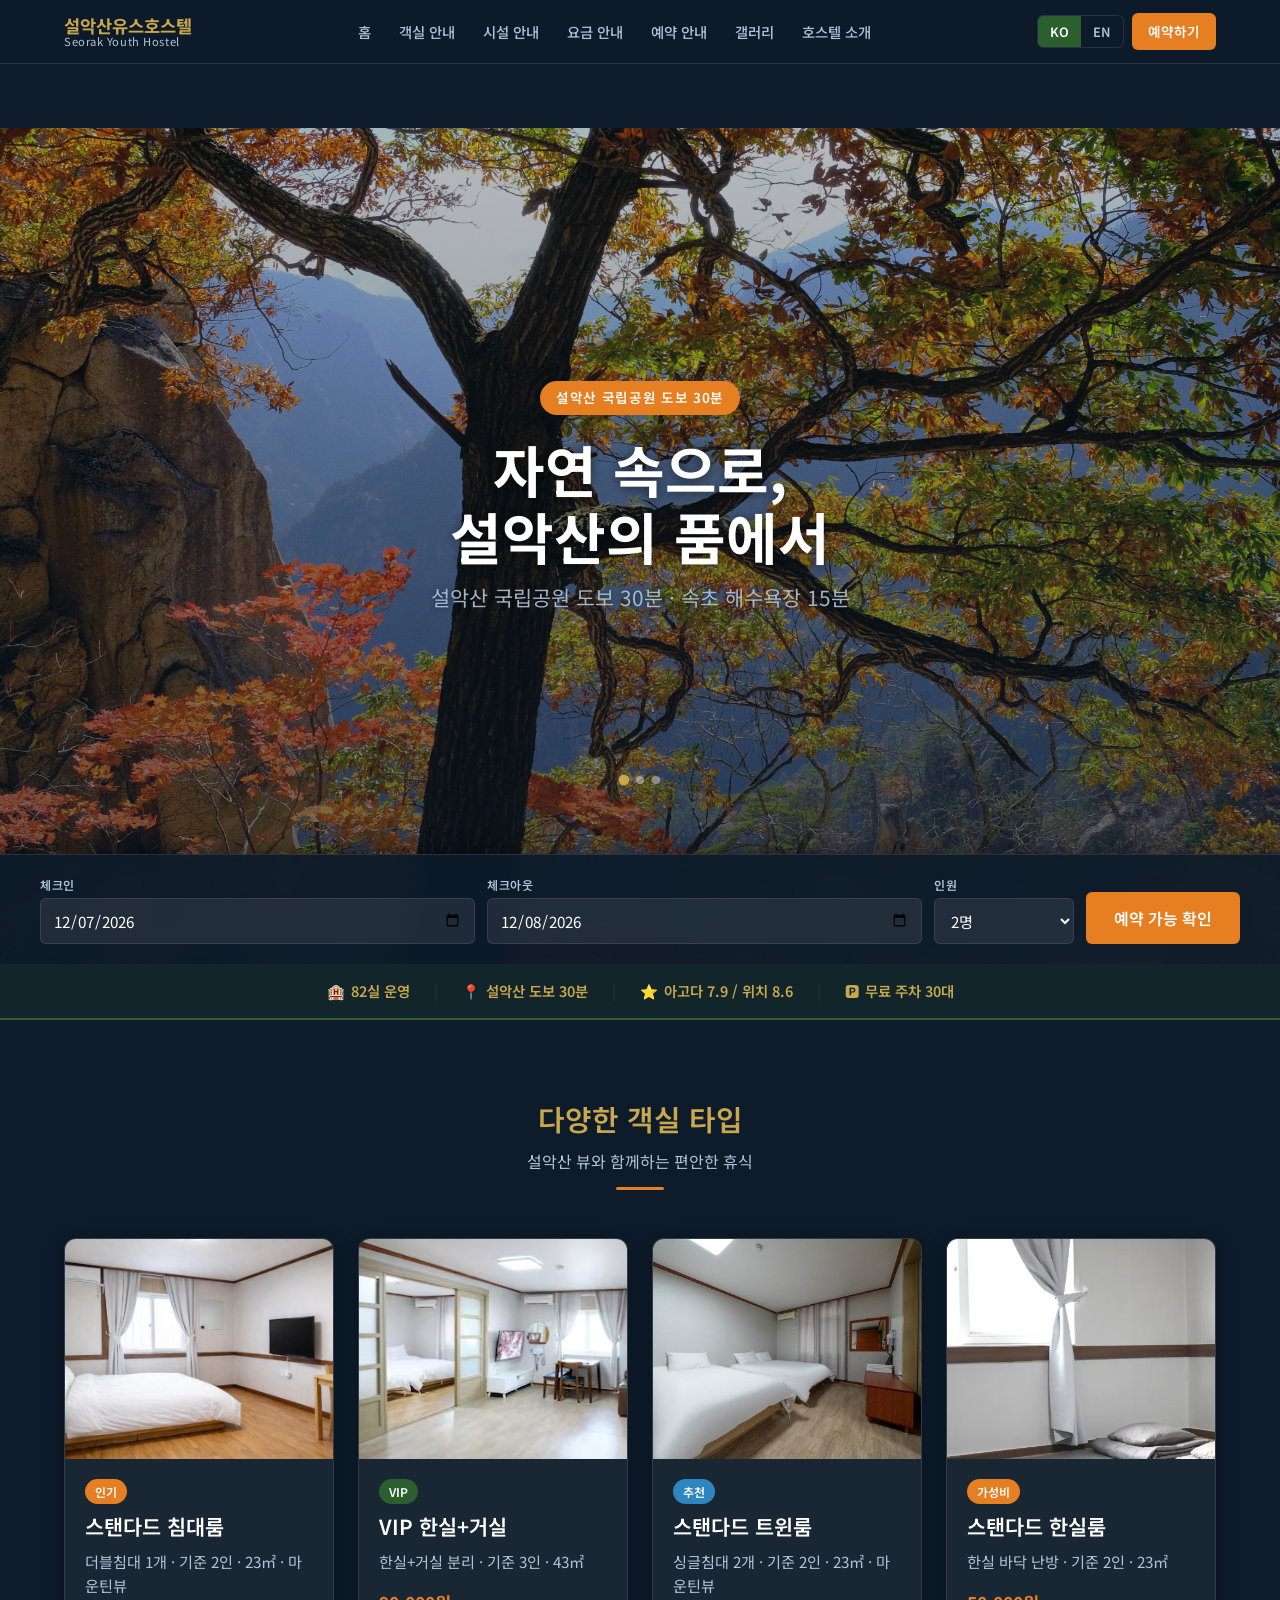
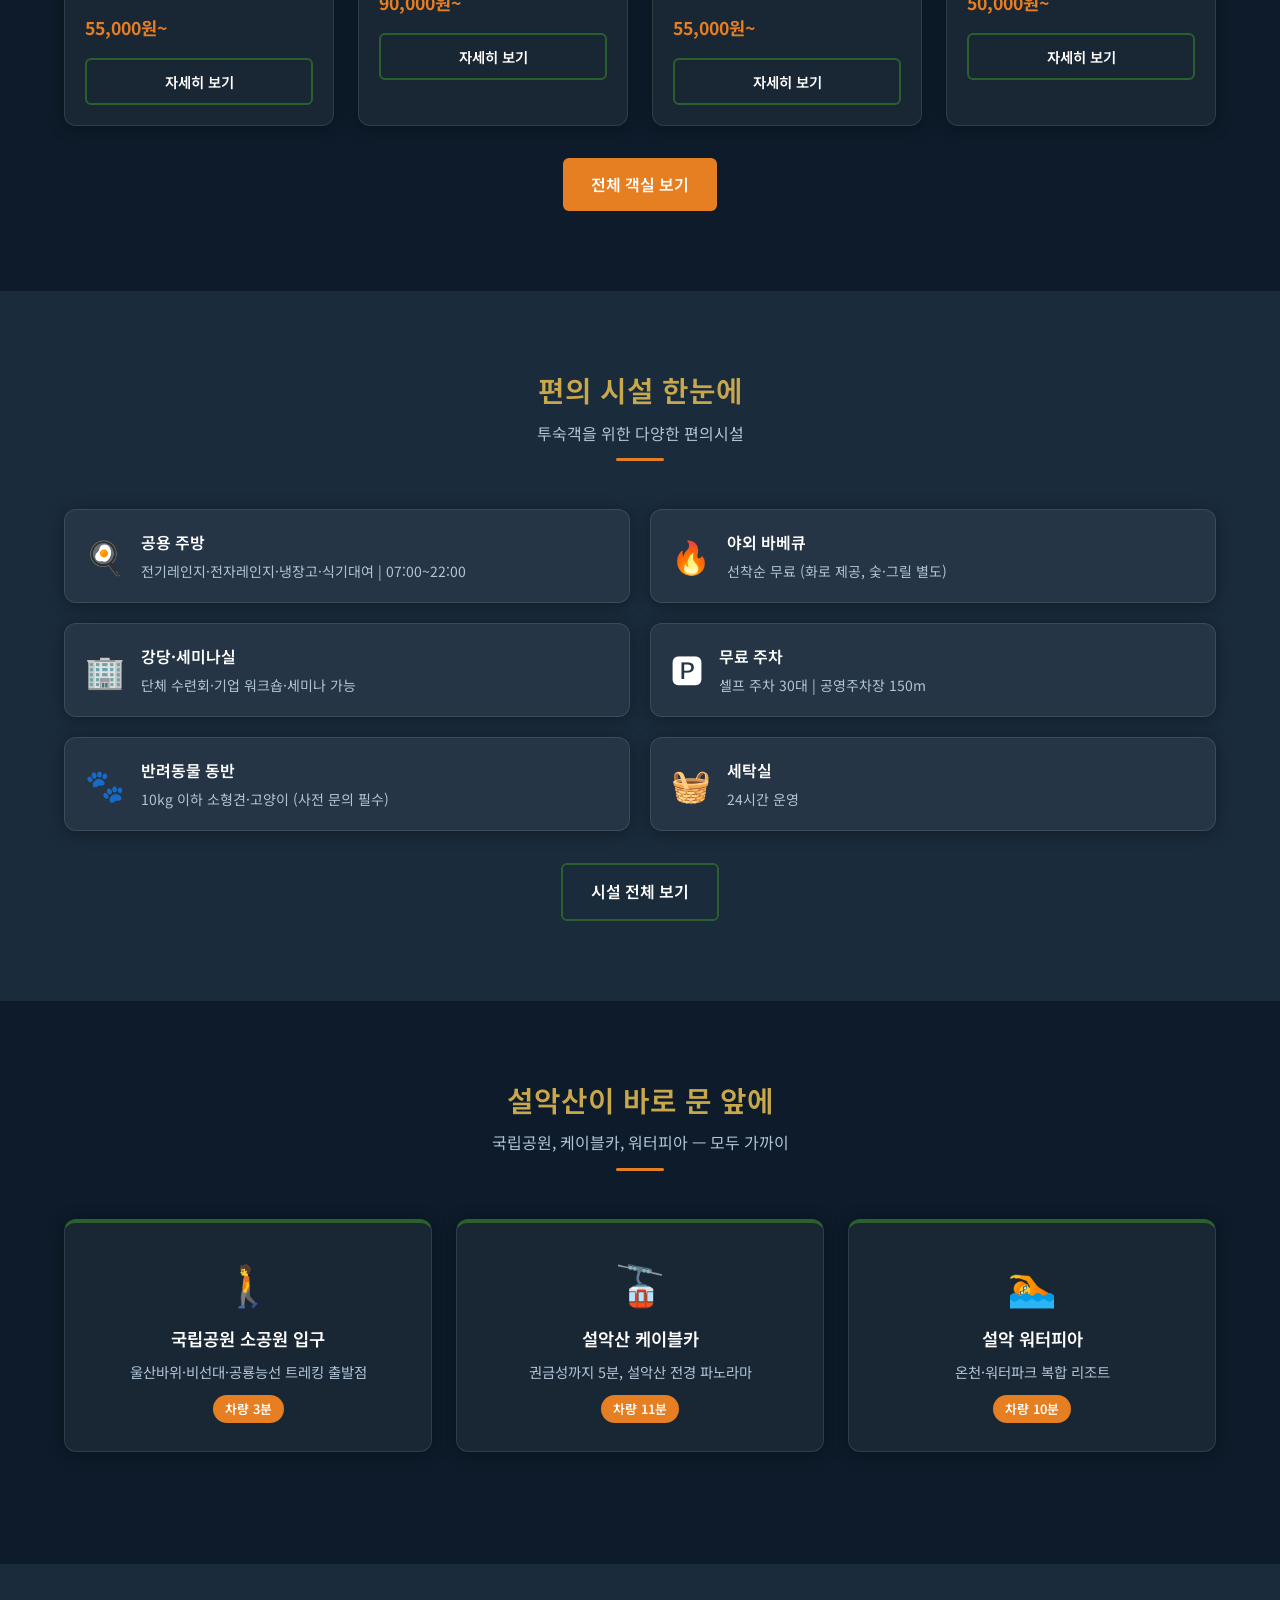
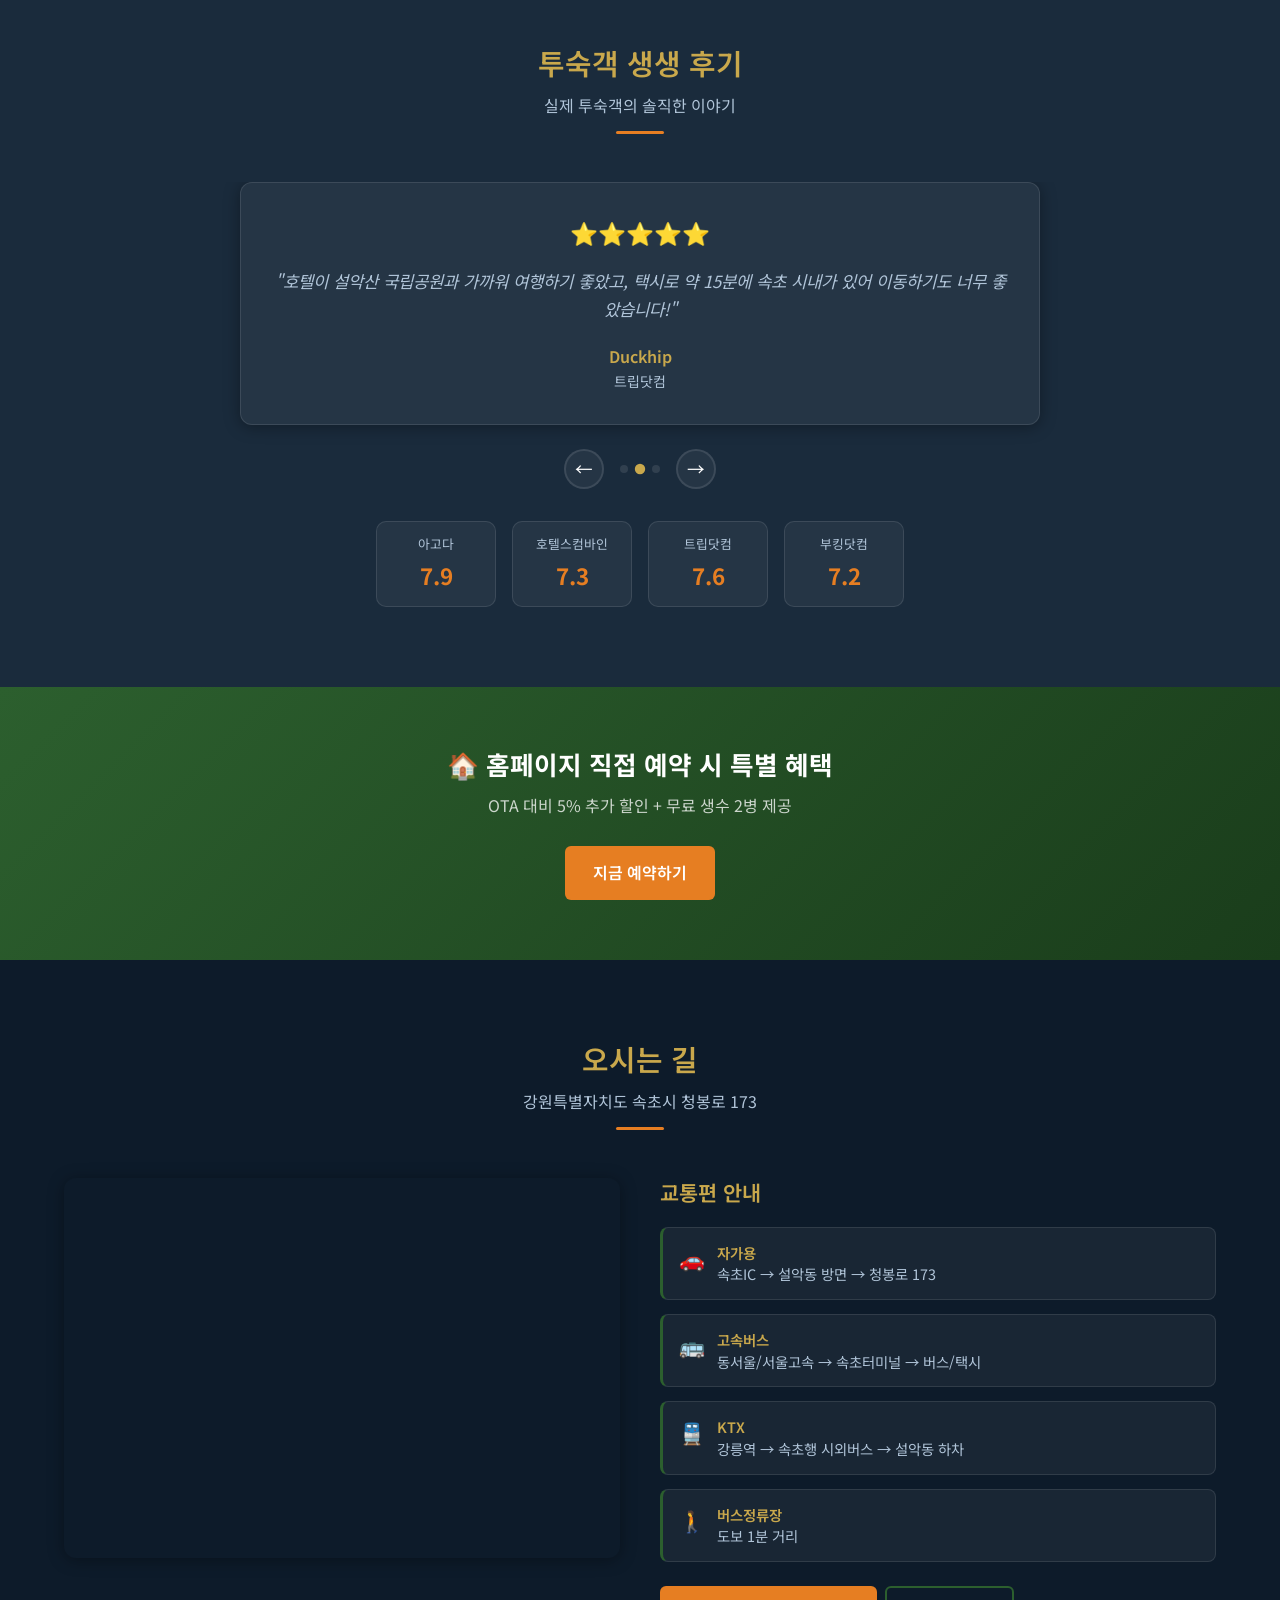
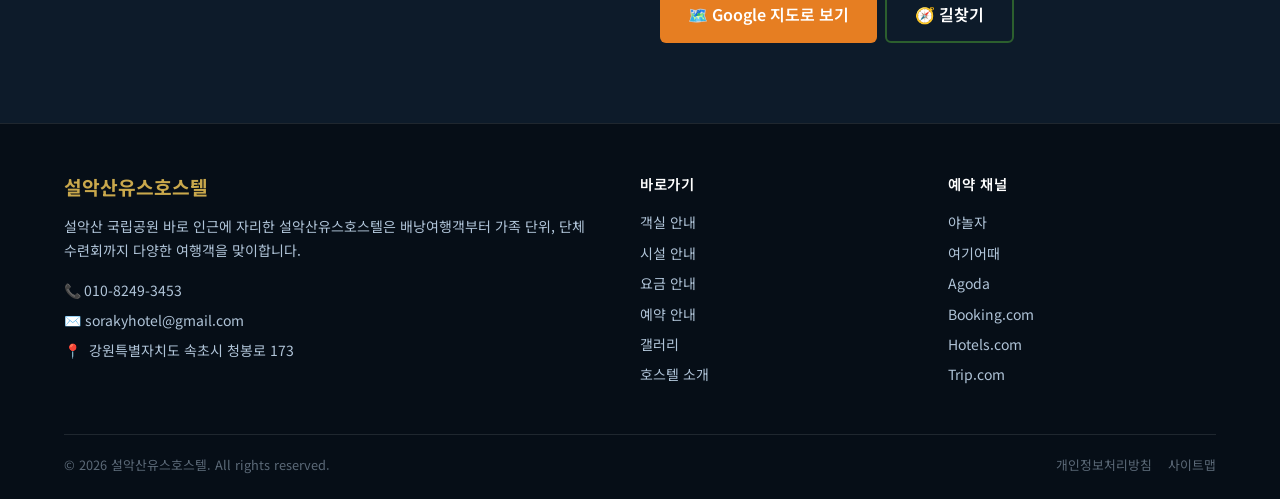
==== commit 005b3fff: "Add files via upload" ====
--- a/index.html
+++ b/index.html
@@ -54,8 +54,8 @@
         data-ko="자연 속으로,<br>설악산의 품에서"
         data-en="Into Nature,<br>Embrace of Seoraksan">자연 속으로,<br>설악산의 품에서</h1>
       <p class="hero__subtitle"
-        data-ko="자연 속으로, 설악산의 품에서"
-        data-en="Into Nature, Embrace of Seoraksan">자연 속으로, 설악산의 품에서</p>
+        data-ko="설악산 국립공원 도보 30분 · 속초 해수욕장 15분"
+        data-en="30 min walk to Seoraksan · 15 min to Sokcho Beach">설악산 국립공원 도보 30분 · 속초 해수욕장 15분</p>
     </div>
     <div class="hero__dots">
       <span class="hero__dot active"></span>
--- a/css/style.css
+++ b/css/style.css
@@ -1650,6 +1650,11 @@
     font-size: 1.8rem;
     line-height: 1.3;
   }
+  .hero__content {
+    justify-content: flex-start;
+    padding-top: 24px;
+    padding-bottom: 200px;
+  }
   .hero__subtitle {
     font-size: 1rem;
   }
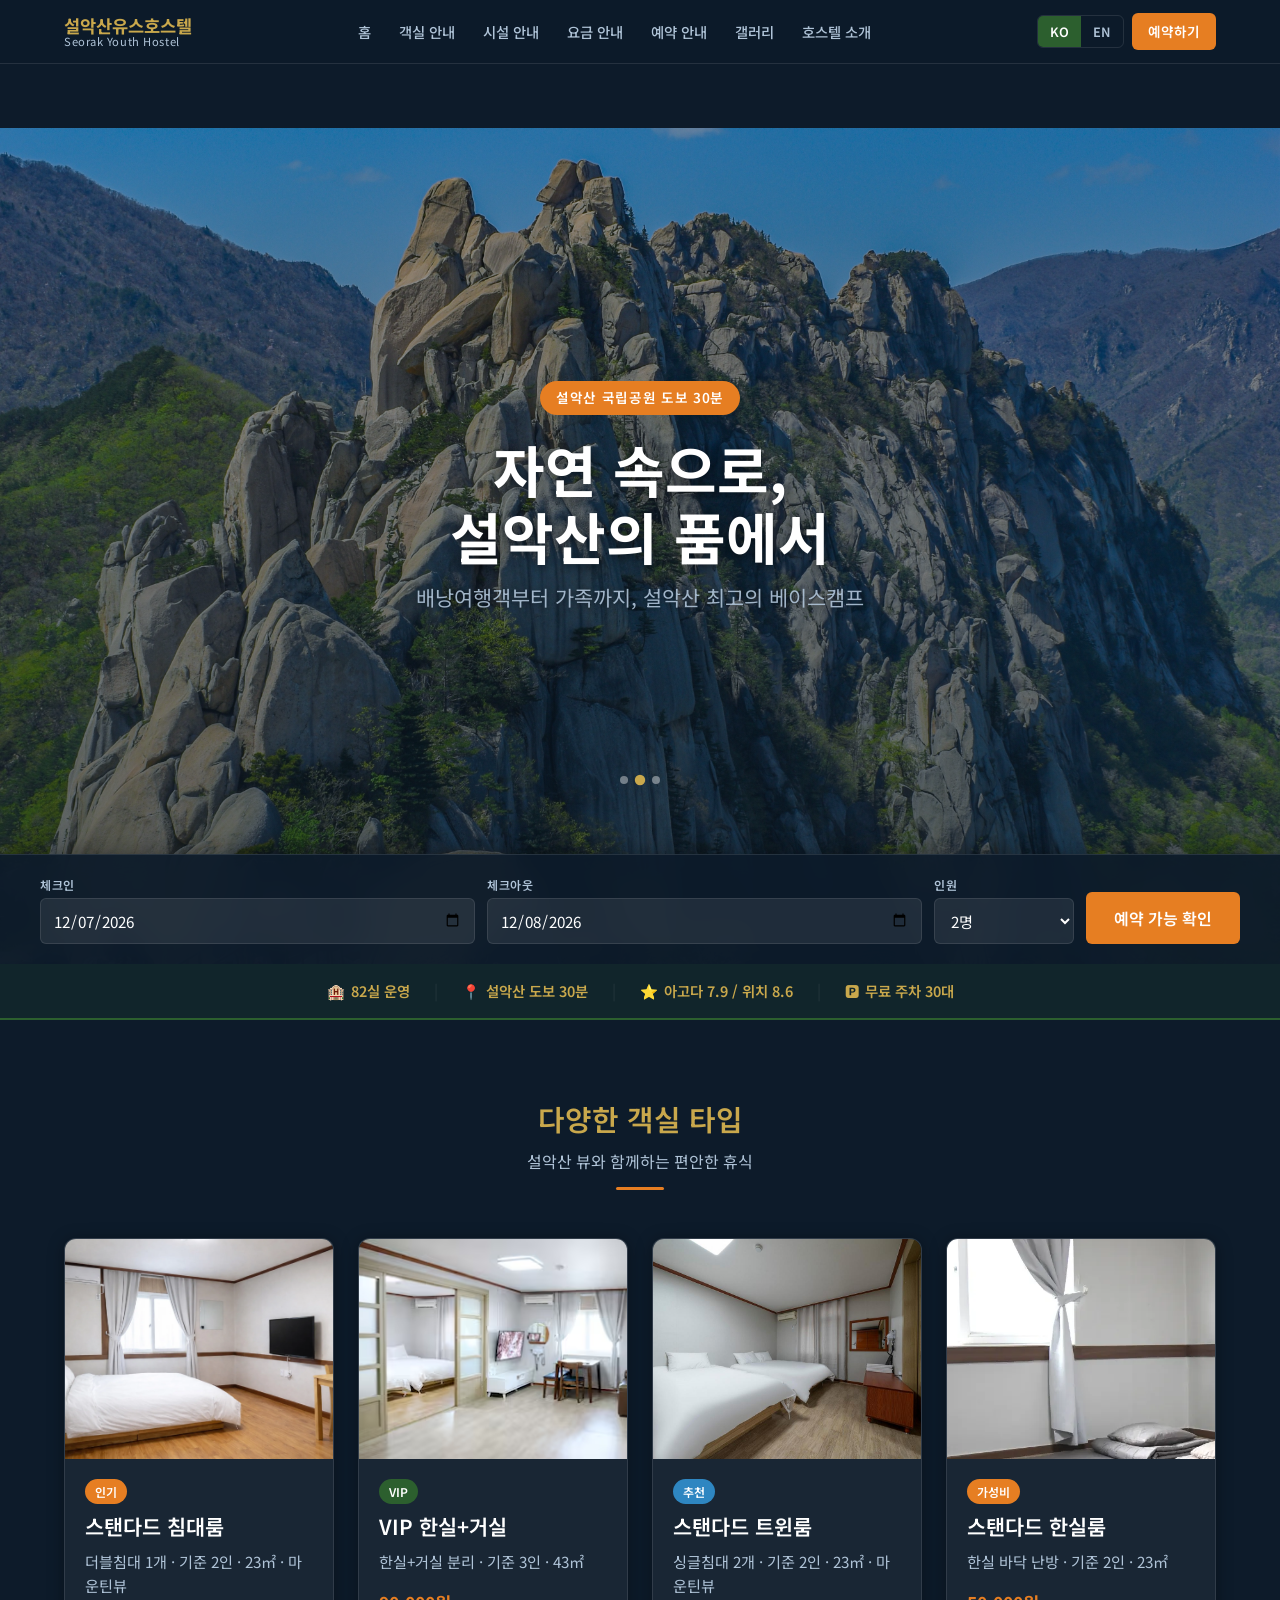
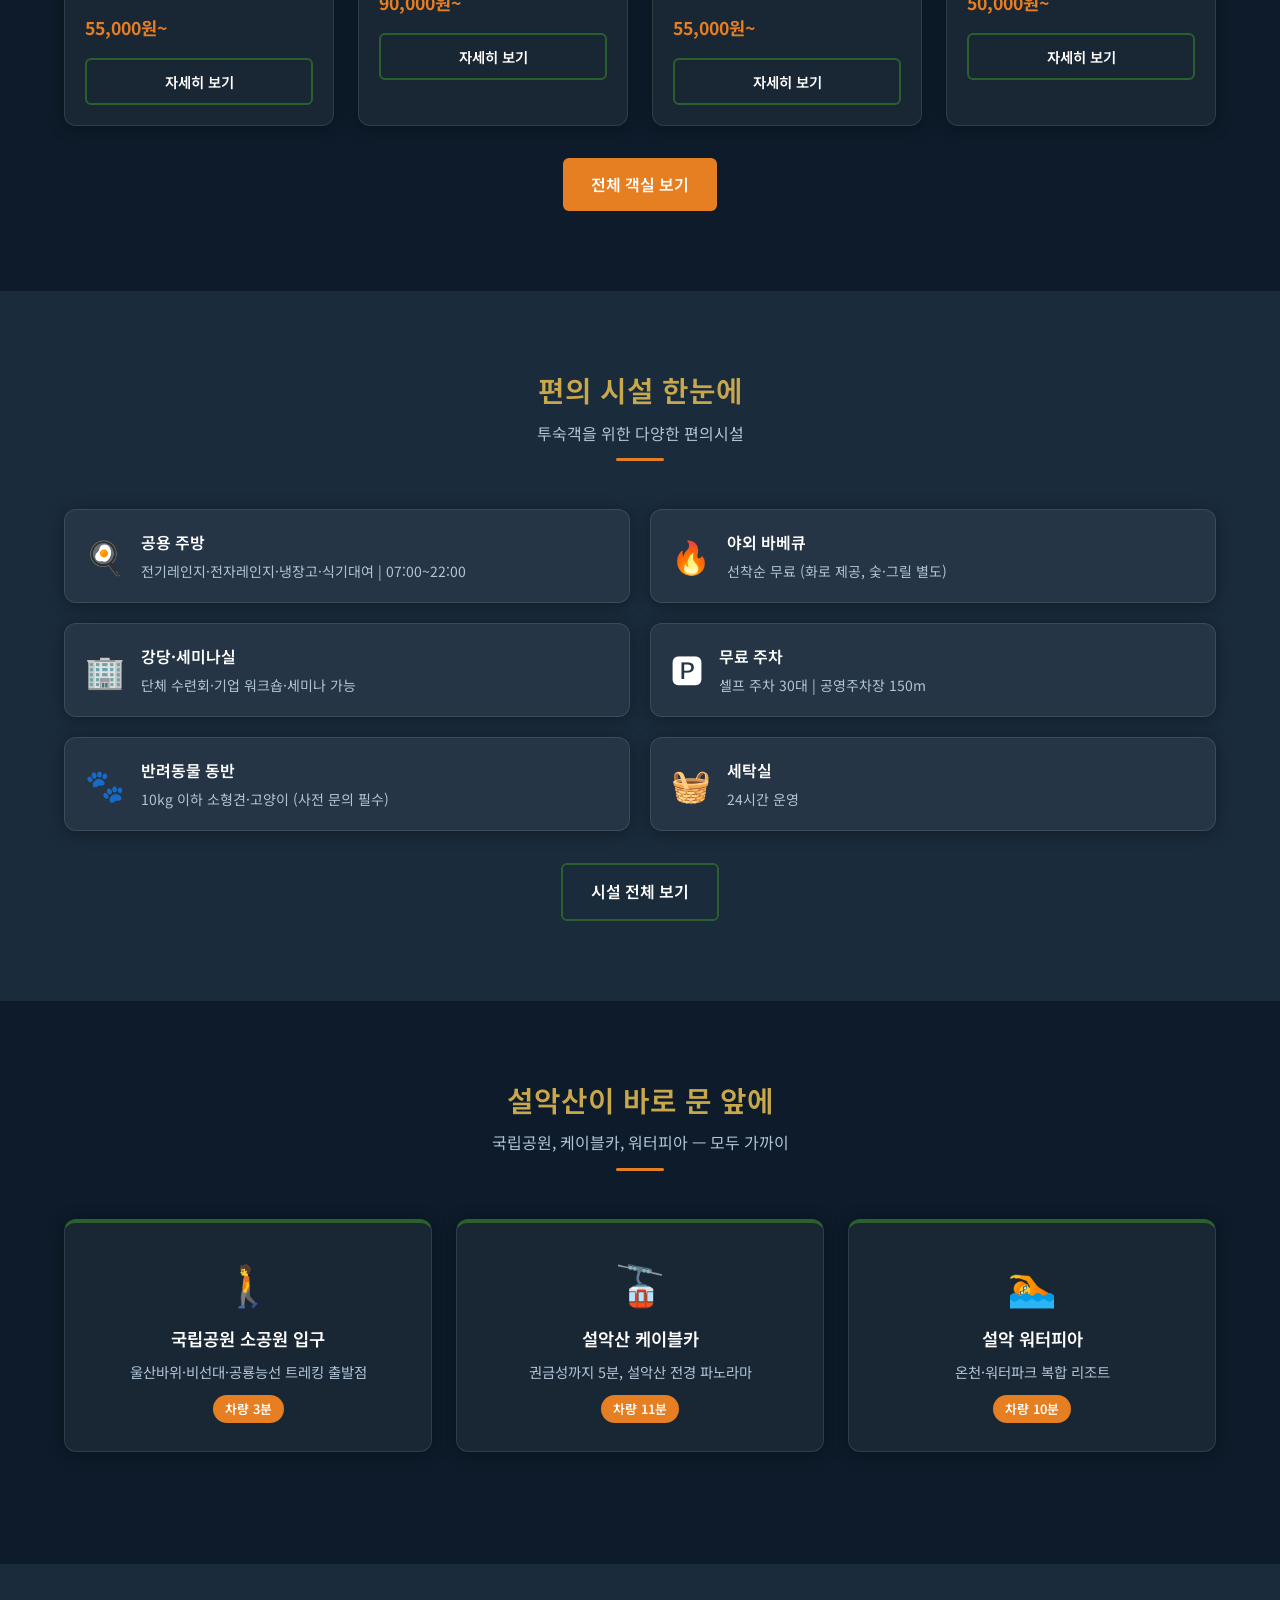
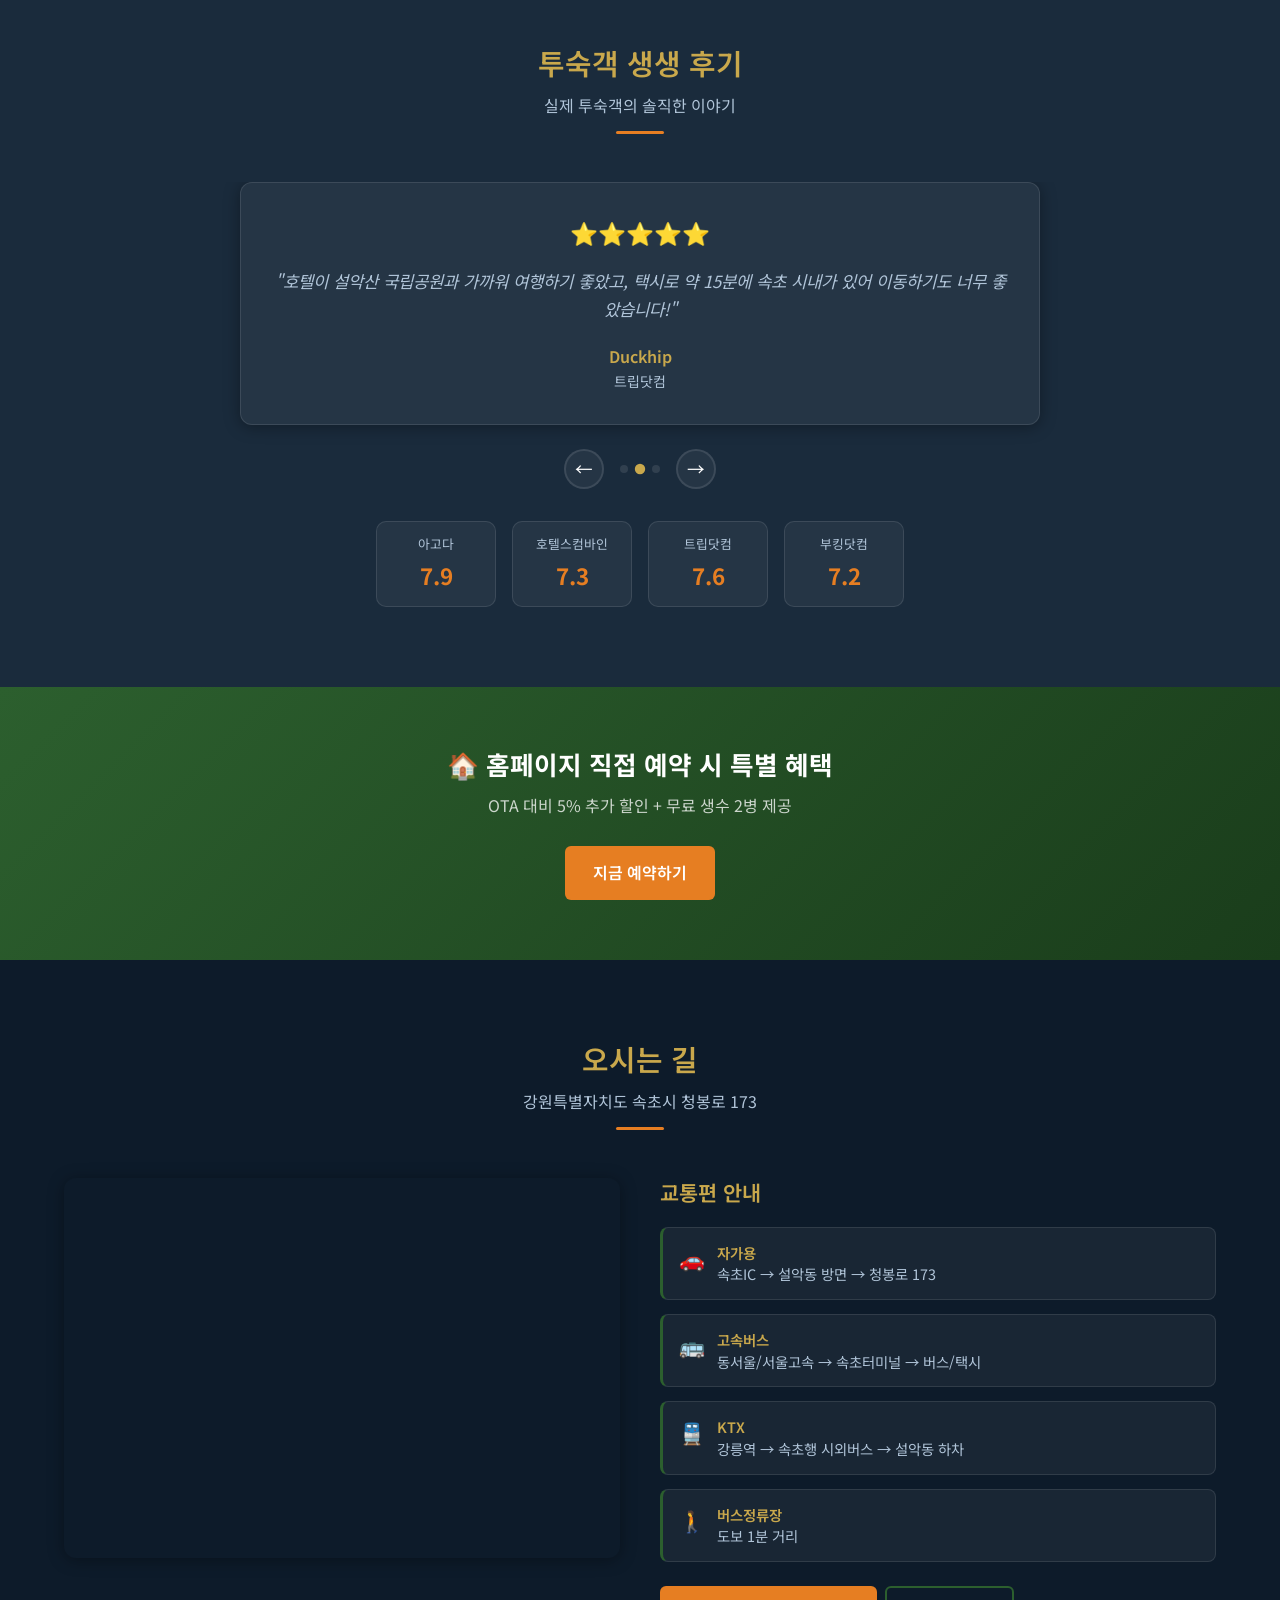
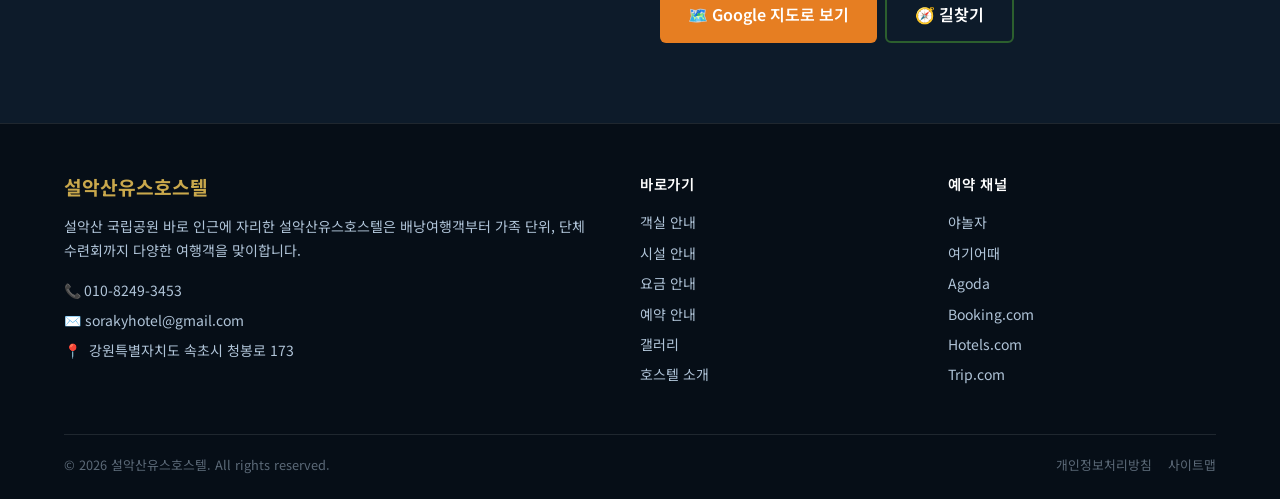
==== commit 0ad909a1: "Add files via upload" ====
--- a/index.html
+++ b/index.html
@@ -54,8 +54,8 @@
         data-ko="자연 속으로,<br>설악산의 품에서"
         data-en="Into Nature,<br>Embrace of Seoraksan">자연 속으로,<br>설악산의 품에서</h1>
       <p class="hero__subtitle"
-        data-ko="설악산 국립공원 도보 30분 · 속초 해수욕장 15분"
-        data-en="30 min walk to Seoraksan · 15 min to Sokcho Beach">설악산 국립공원 도보 30분 · 속초 해수욕장 15분</p>
+        data-ko="배낭여행객부터 가족까지, 설악산 최고의 베이스캠프"
+        data-en="From backpackers to families, the best base camp for Seoraksan">배낭여행객부터 가족까지, 설악산 최고의 베이스캠프</p>
     </div>
     <div class="hero__dots">
       <span class="hero__dot active"></span>
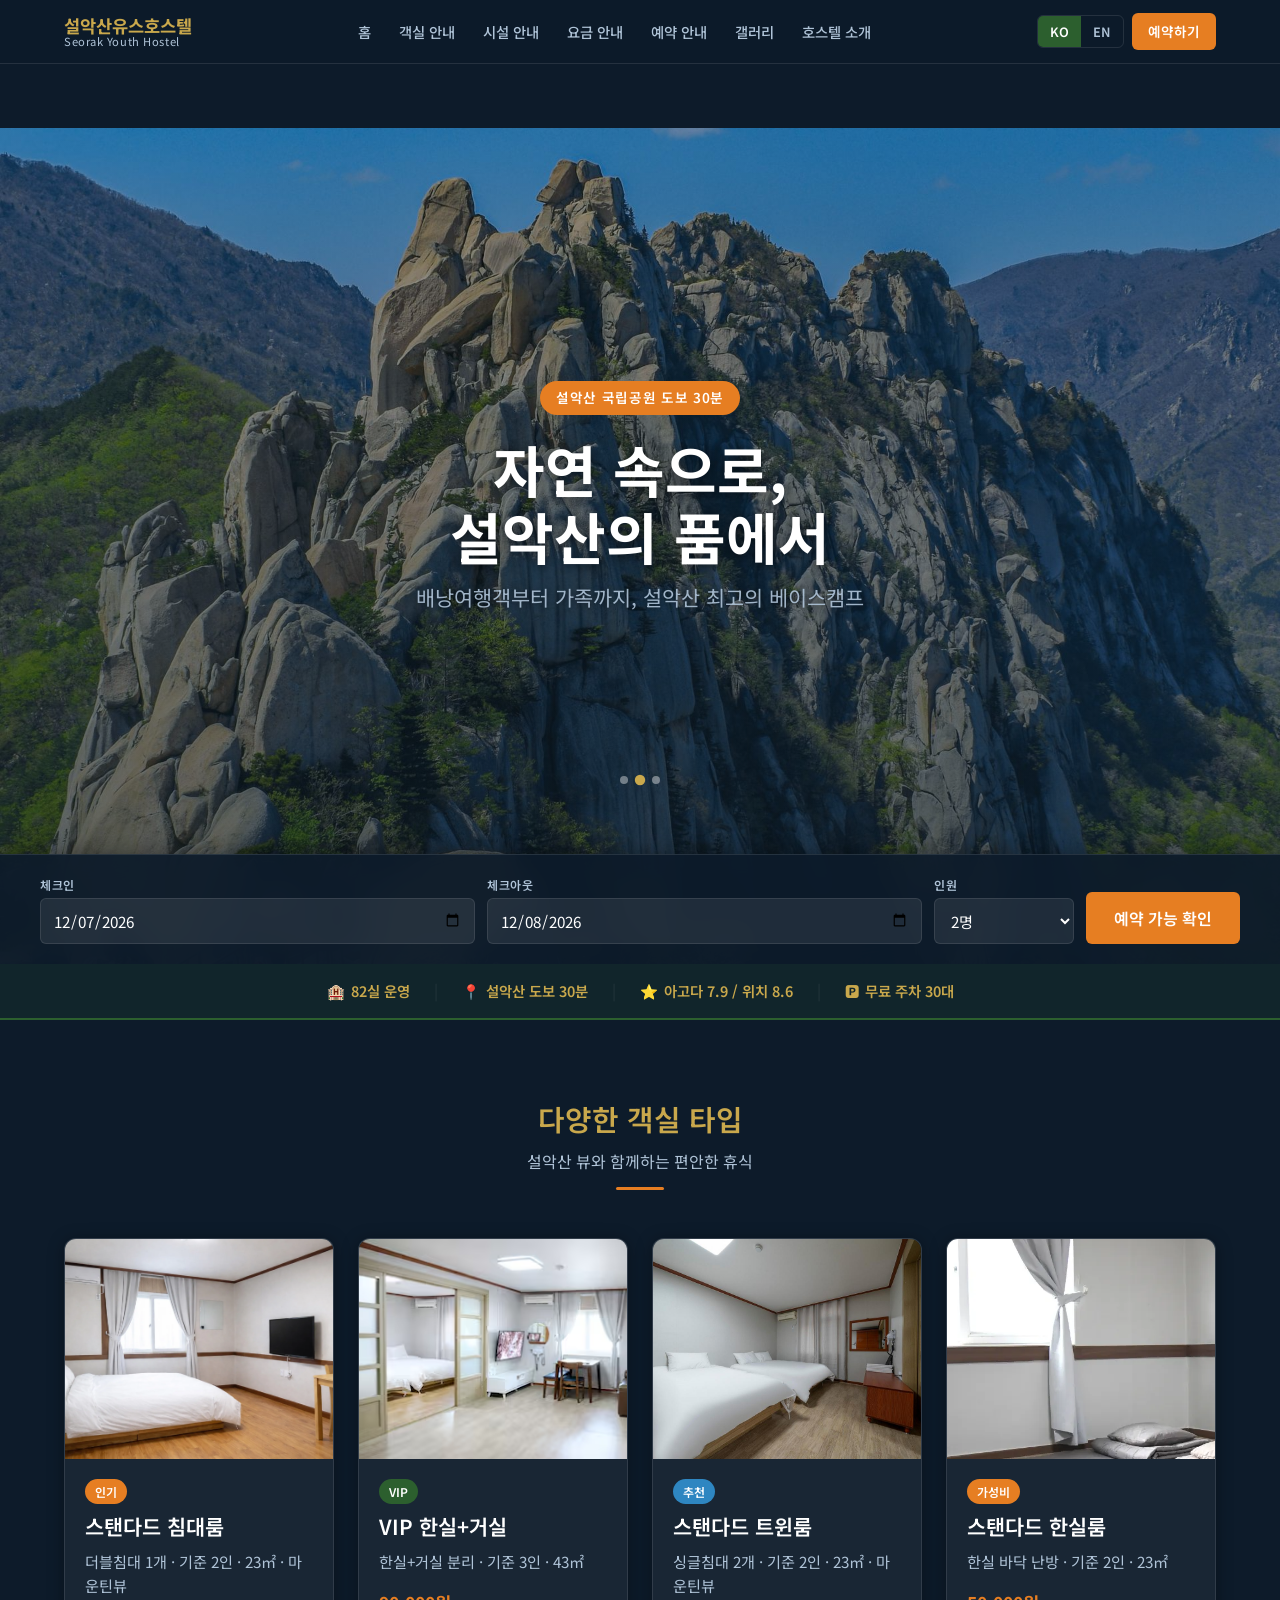
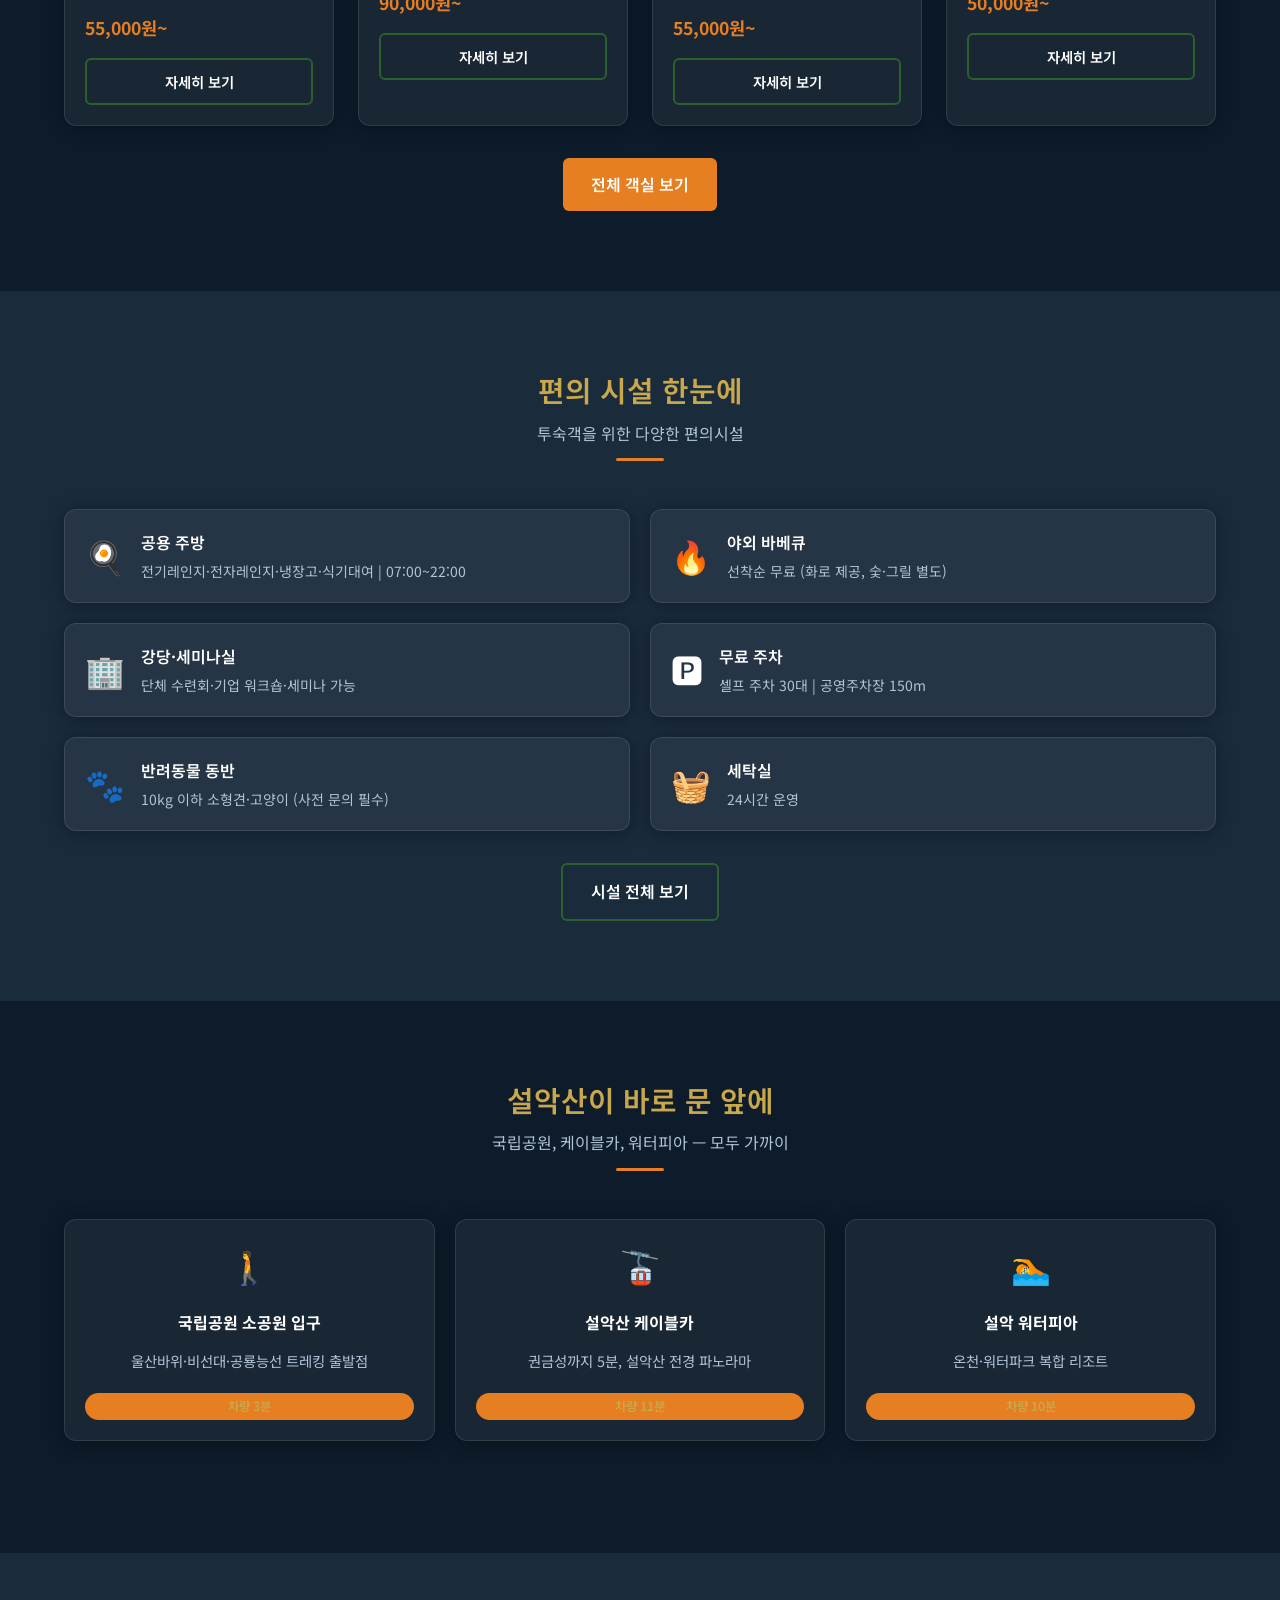
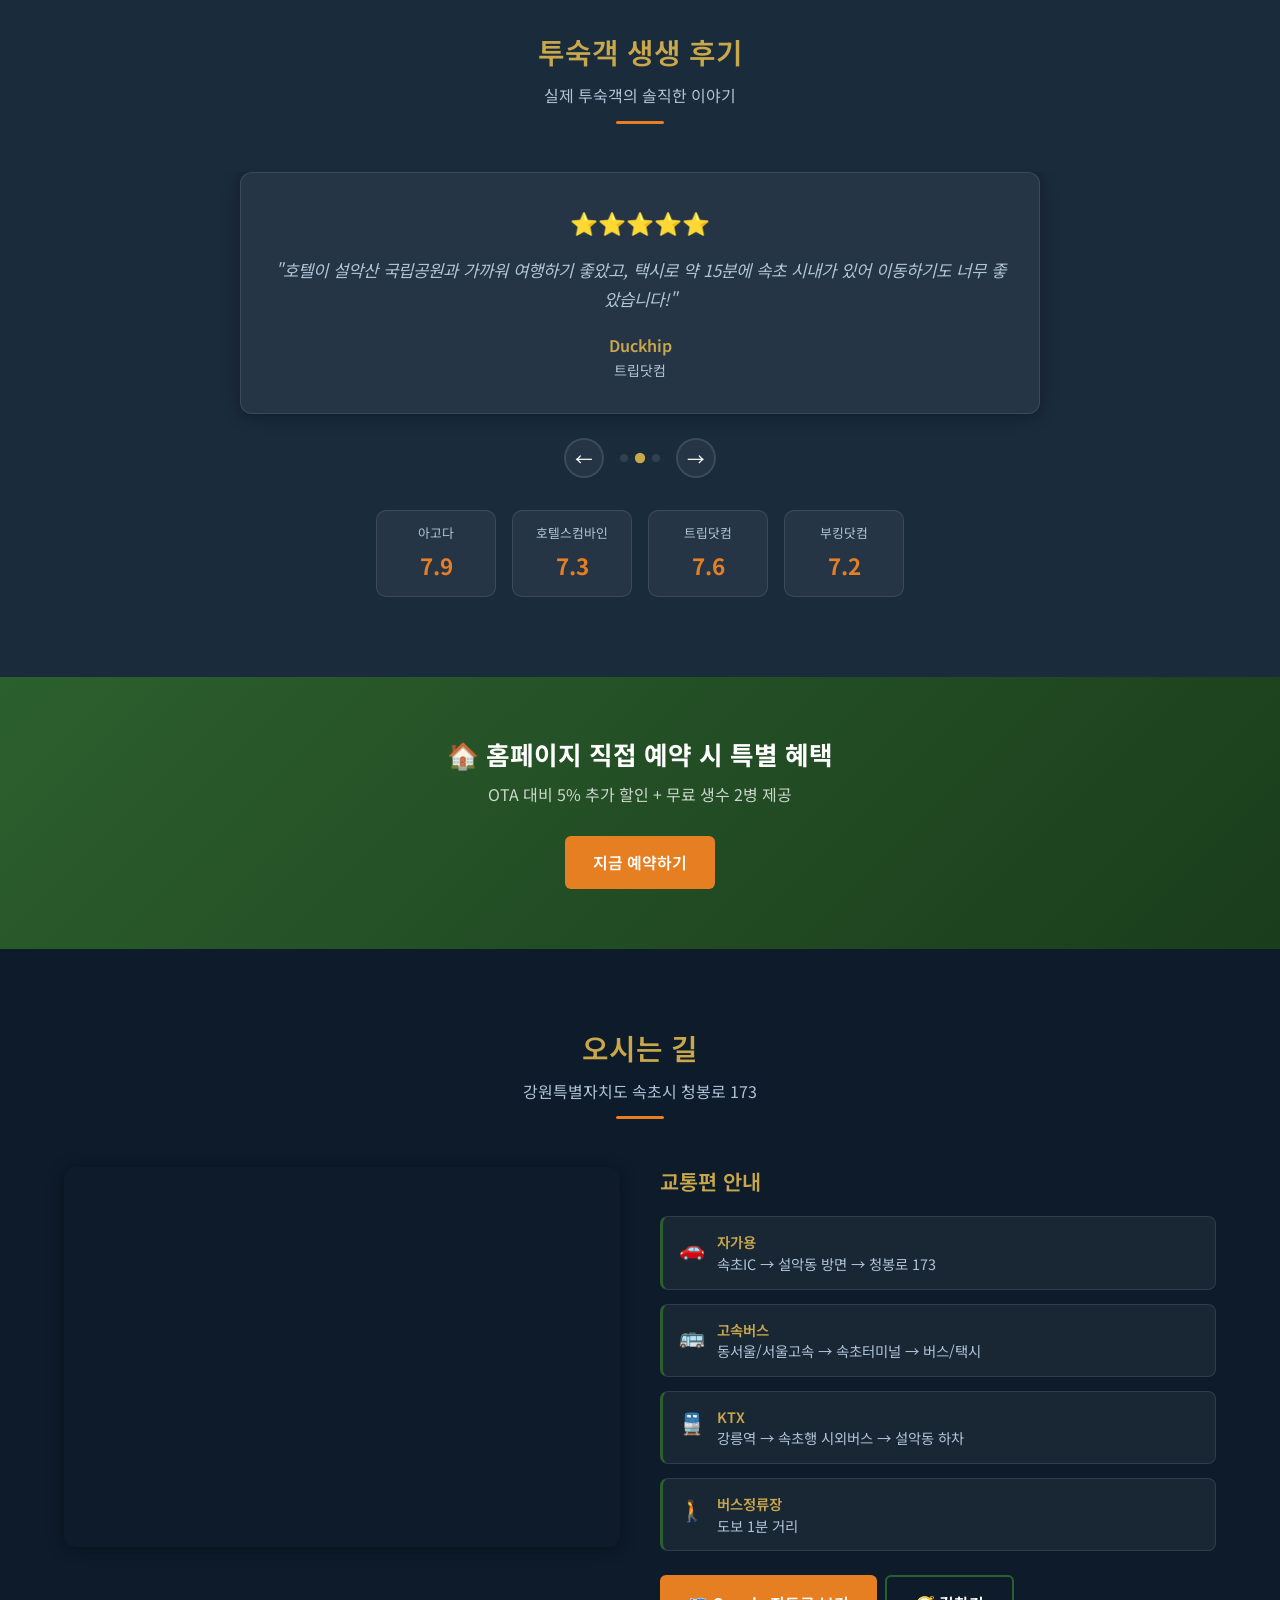
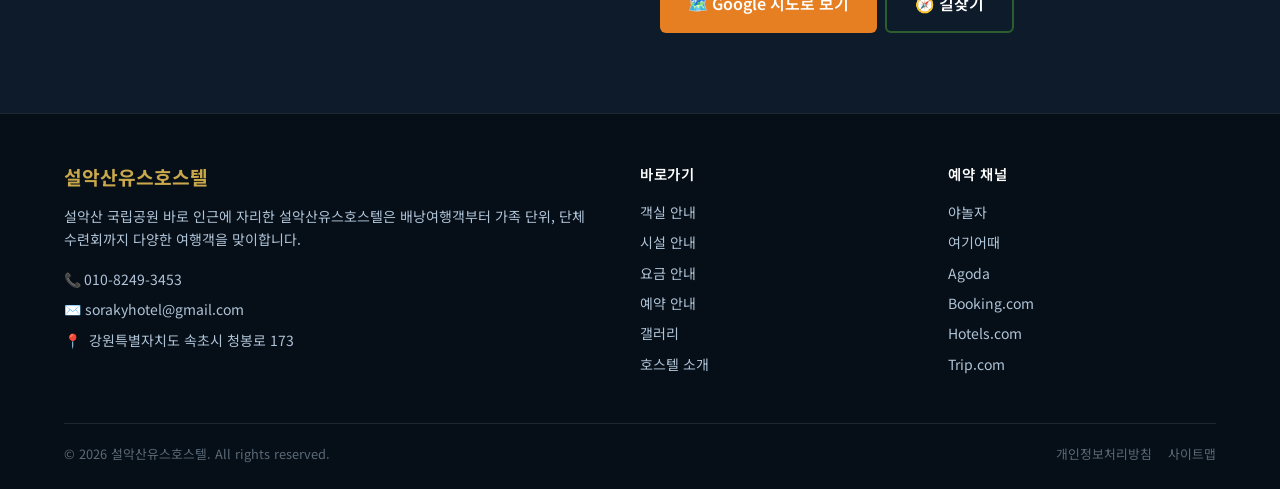
==== commit 13c4079b: "Add files via upload" ====
--- a/index.html
+++ b/index.html
@@ -295,7 +295,16 @@
           data-en="National Park, Cable Car, Waterpia — all nearby">국립공원, 케이블카, 워터피아 — 모두 가까이</p>
         <div class="section__divider"></div>
       </div>
-      <div class="seorak-grid">
+      <div class="seorak-grid" style="display:grid;grid-template-columns:repeat(3,1fr);gap:20px;">
+      <style>
+        @media(max-width:767px){ .seorak-grid{ grid-template-columns:1fr !important; } }
+        @media(min-width:768px) and (max-width:1023px){ .seorak-grid{ grid-template-columns:repeat(2,1fr) !important; } }
+        .seorak-card{ background:var(--color-bg-card);border:1px solid var(--color-border);border-radius:12px;padding:20px;display:flex;flex-direction:column;gap:8px; }
+        .seorak-card__icon{ font-size:2rem; }
+        .seorak-card__title{ font-size:1rem;font-weight:700;color:var(--color-text); }
+        .seorak-card__desc{ font-size:0.85rem;color:var(--color-text-sub);line-height:1.6;flex:1; }
+        .seorak-card__time{ font-size:0.78rem;color:var(--color-gold);font-weight:600; }
+      </style>
         <div class="seorak-card">
           <div class="seorak-card__icon">🚶</div>
           <h3 class="seorak-card__title"
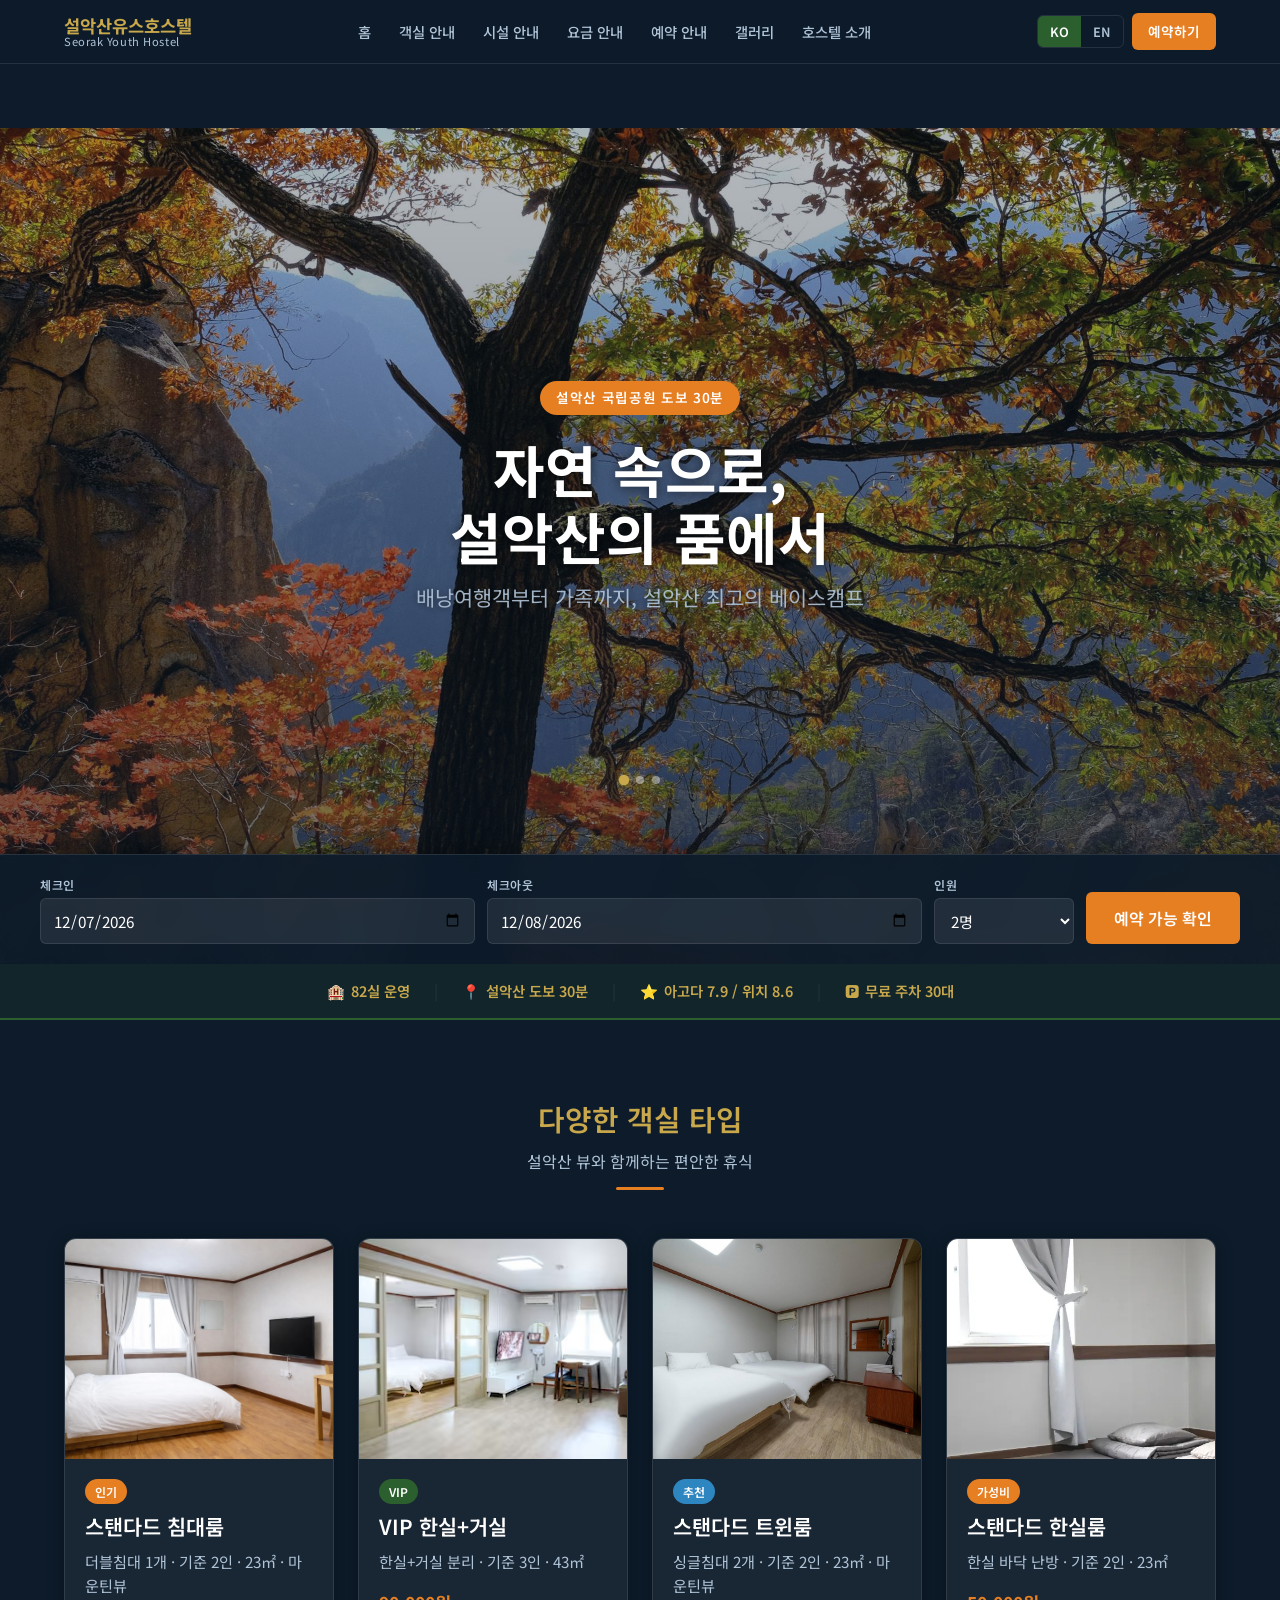
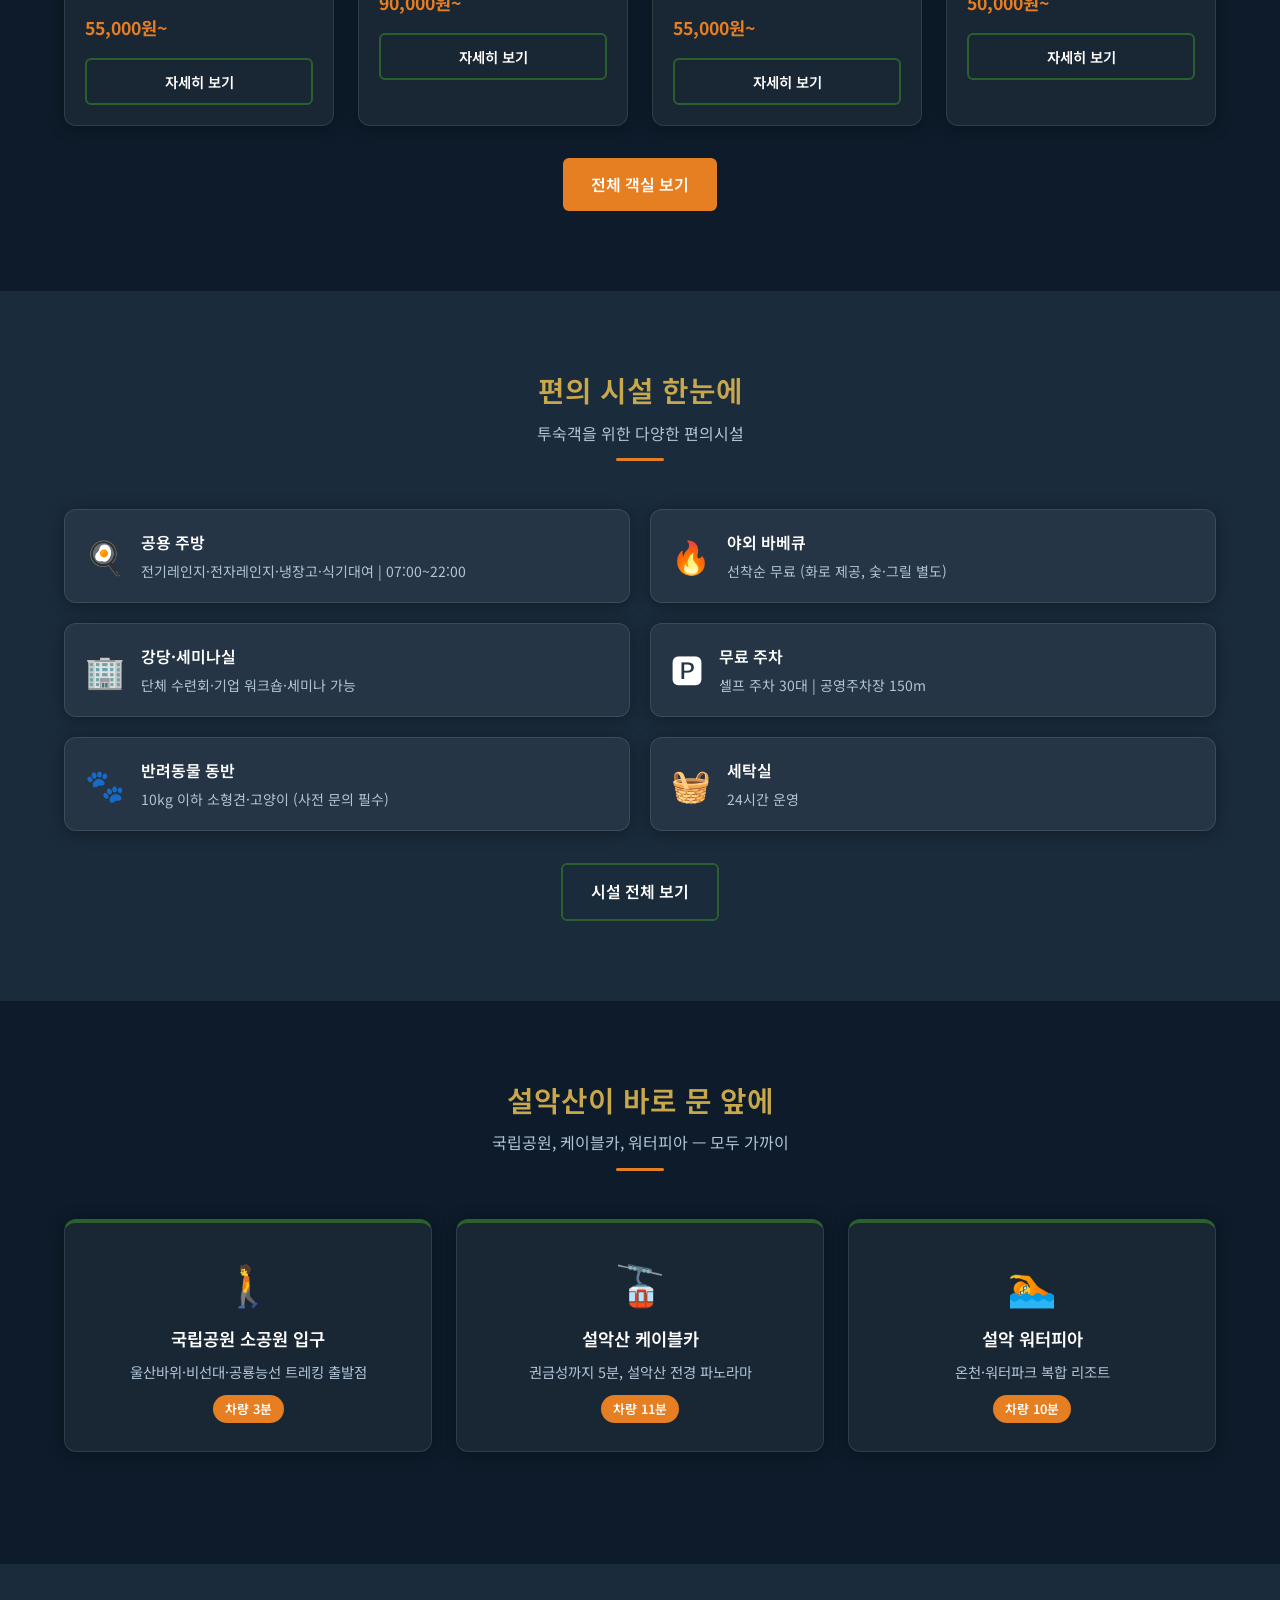
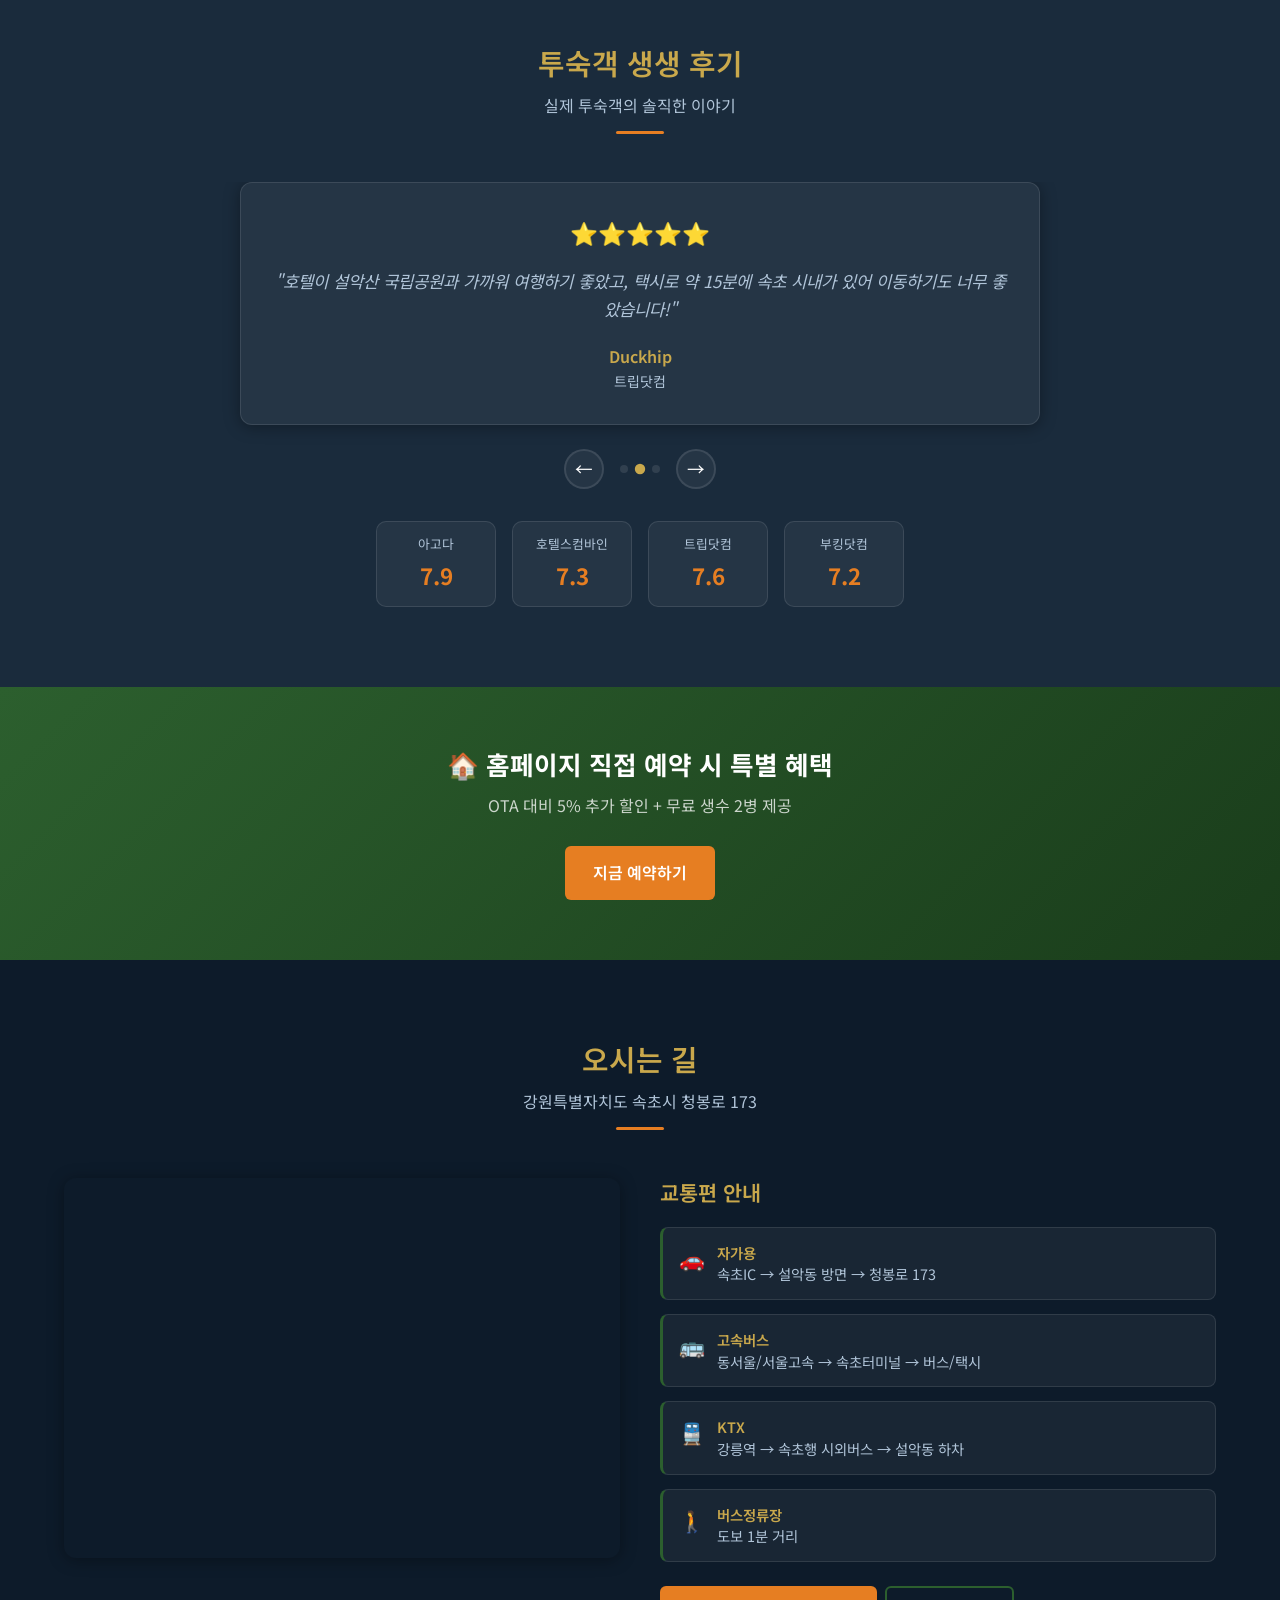
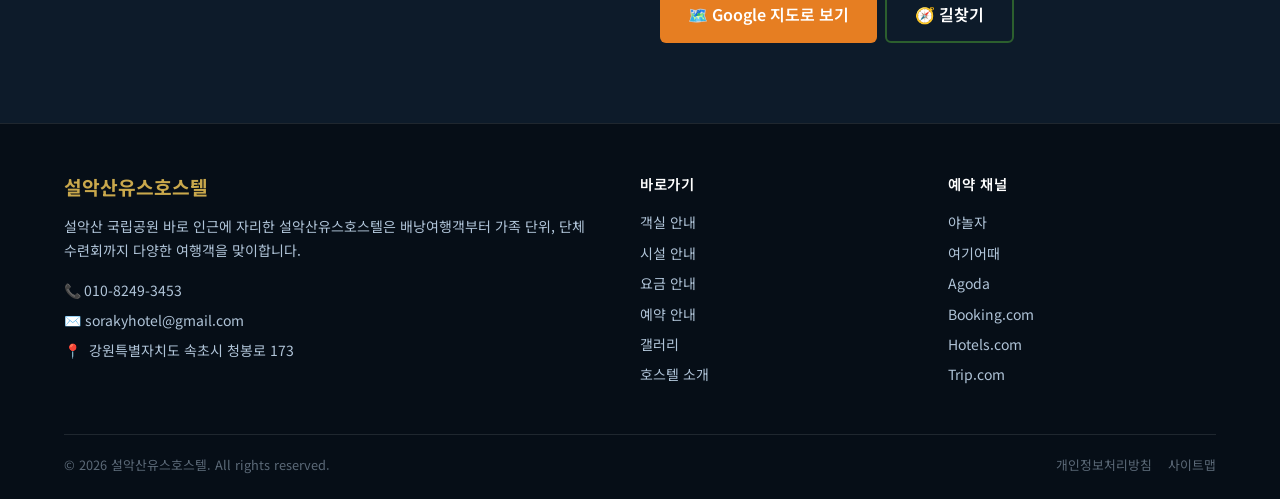
==== commit 5533daba: "Add files via upload" ====
--- a/index.html
+++ b/index.html
@@ -295,16 +295,7 @@
           data-en="National Park, Cable Car, Waterpia — all nearby">국립공원, 케이블카, 워터피아 — 모두 가까이</p>
         <div class="section__divider"></div>
       </div>
-      <div class="seorak-grid" style="display:grid;grid-template-columns:repeat(3,1fr);gap:20px;">
-      <style>
-        @media(max-width:767px){ .seorak-grid{ grid-template-columns:1fr !important; } }
-        @media(min-width:768px) and (max-width:1023px){ .seorak-grid{ grid-template-columns:repeat(2,1fr) !important; } }
-        .seorak-card{ background:var(--color-bg-card);border:1px solid var(--color-border);border-radius:12px;padding:20px;display:flex;flex-direction:column;gap:8px; }
-        .seorak-card__icon{ font-size:2rem; }
-        .seorak-card__title{ font-size:1rem;font-weight:700;color:var(--color-text); }
-        .seorak-card__desc{ font-size:0.85rem;color:var(--color-text-sub);line-height:1.6;flex:1; }
-        .seorak-card__time{ font-size:0.78rem;color:var(--color-gold);font-weight:600; }
-      </style>
+      <div class="seorak-grid">
         <div class="seorak-card">
           <div class="seorak-card__icon">🚶</div>
           <h3 class="seorak-card__title"
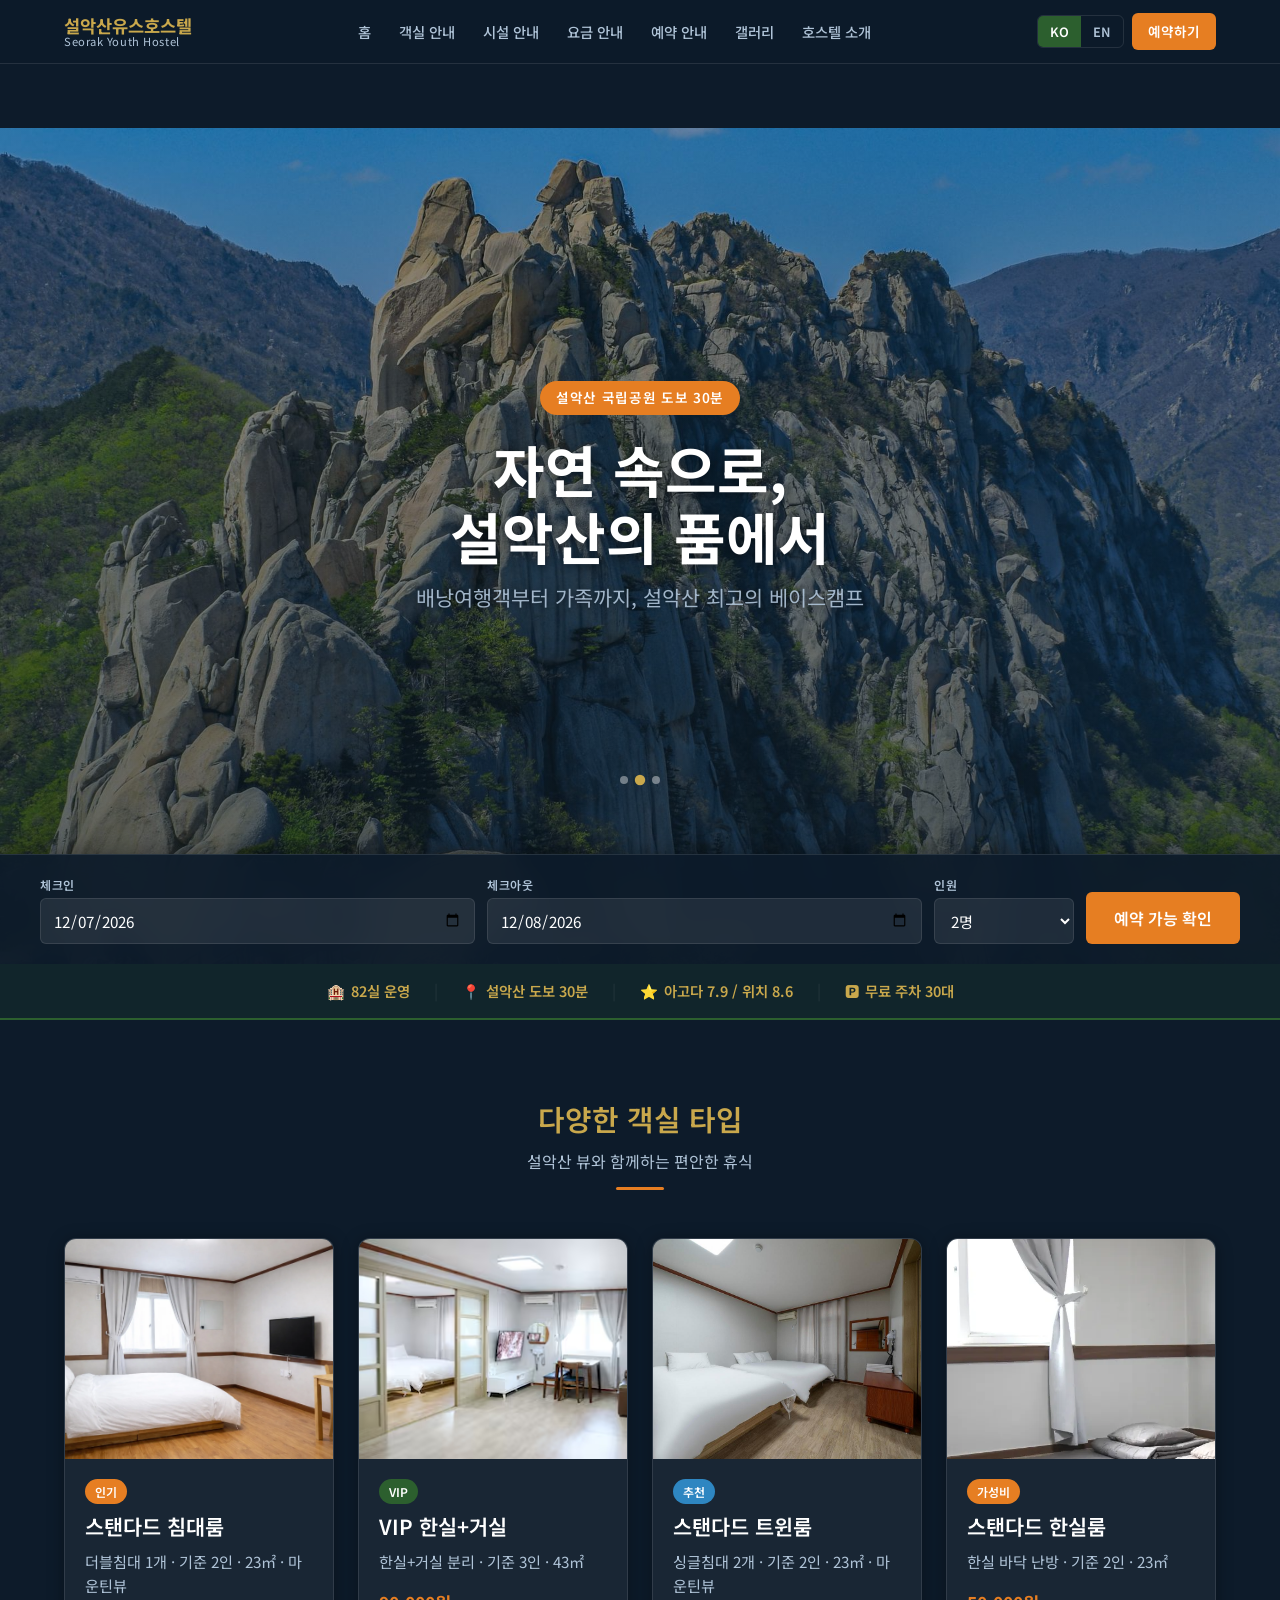
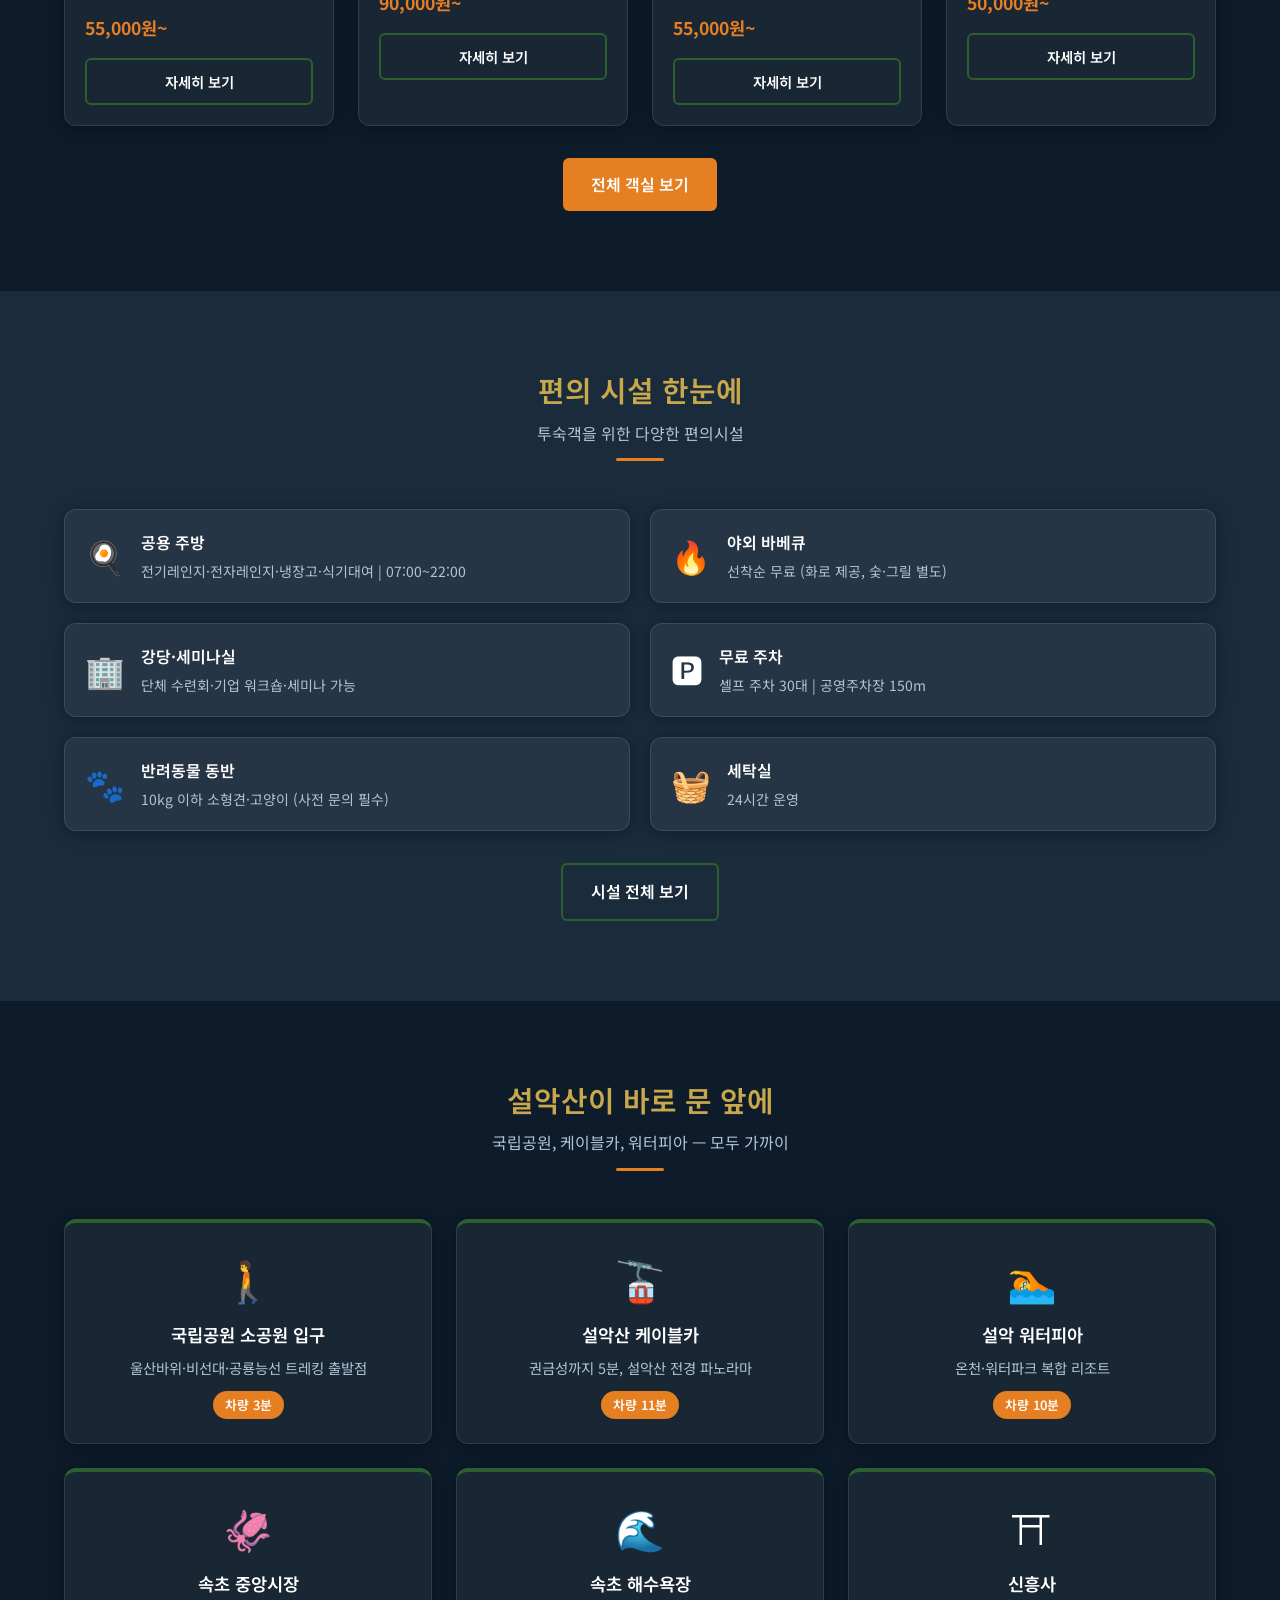
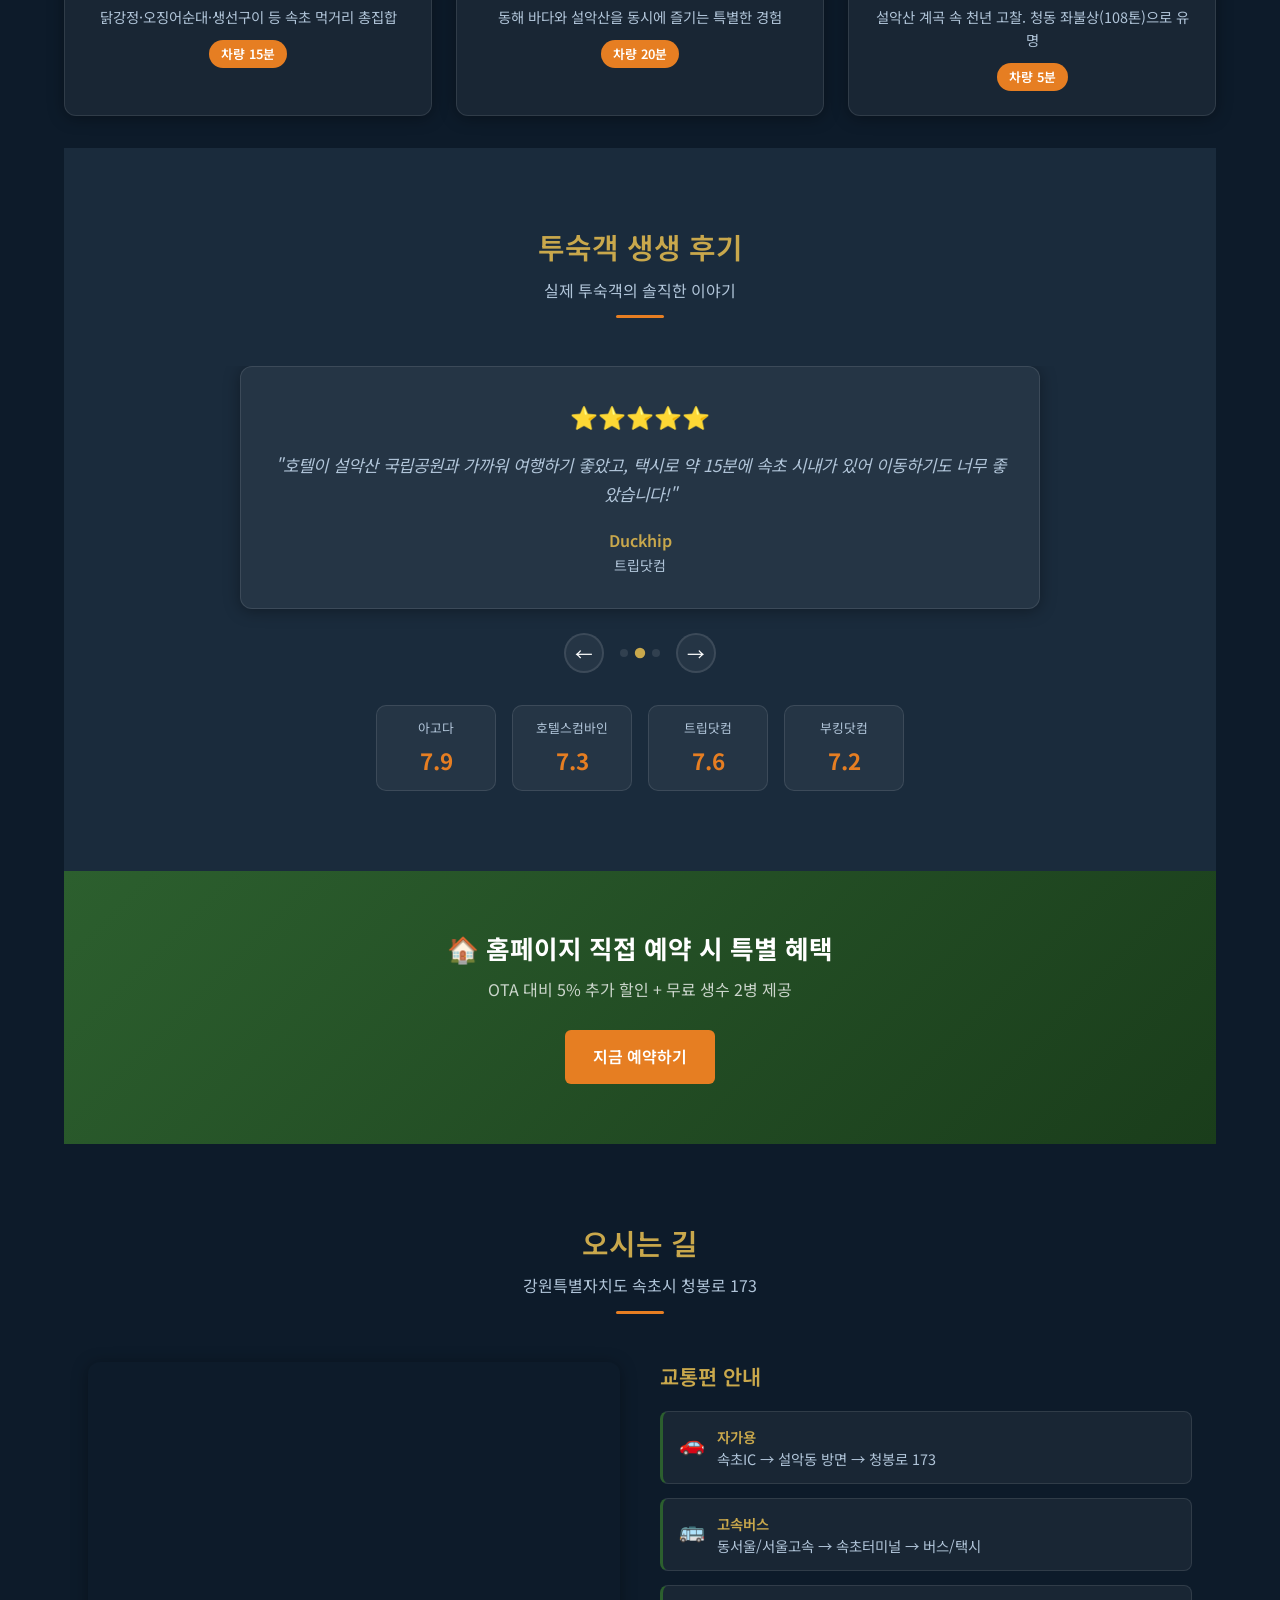
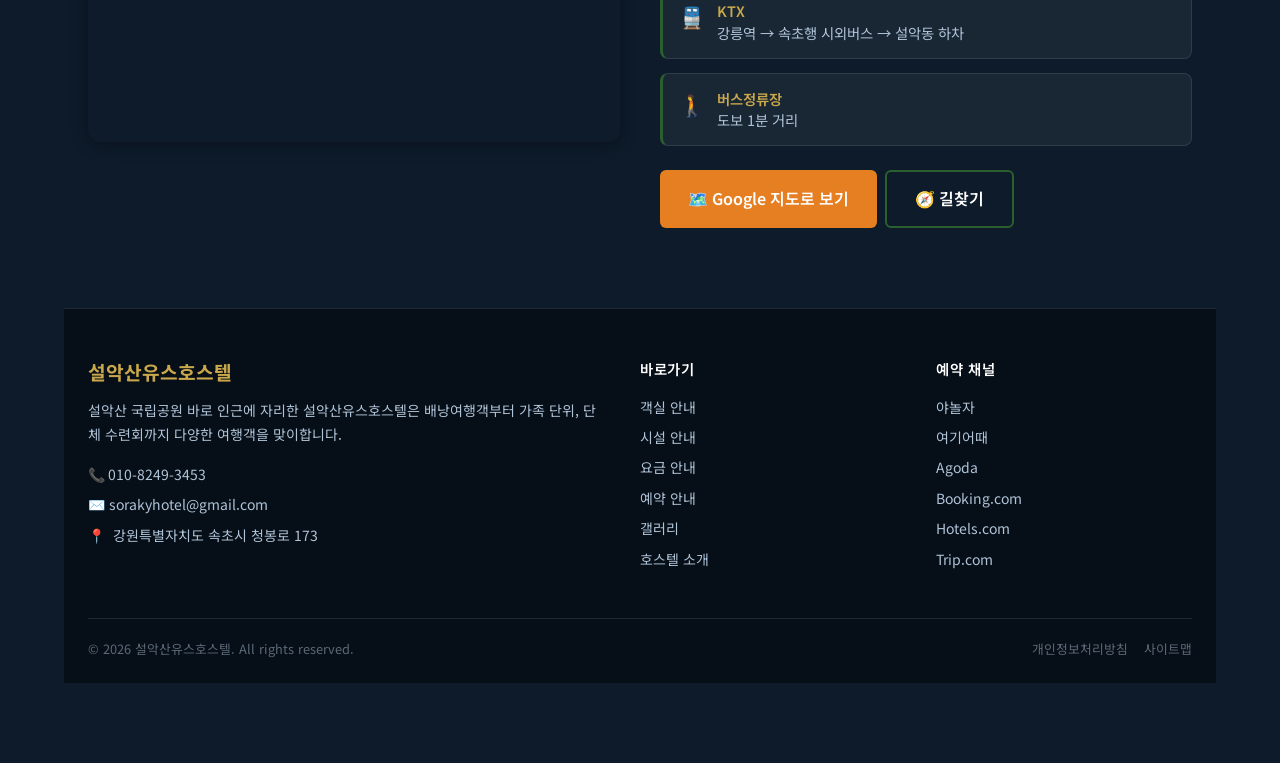
==== commit f0946091: "Add files via upload" ====
--- a/index.html
+++ b/index.html
@@ -295,8 +295,8 @@
           data-en="National Park, Cable Car, Waterpia — all nearby">국립공원, 케이블카, 워터피아 — 모두 가까이</p>
         <div class="section__divider"></div>
       </div>
-      <div class="seorak-grid">
-        <div class="seorak-card">
+      <div class="seorak-grid" style="display:grid;grid-template-columns:repeat(3,1fr);gap:24px;margin-bottom:32px;">
+        <div class="seorak-card" style="background:var(--color-bg-card);border:1px solid var(--color-border);border-radius:12px;border-top:4px solid var(--color-primary);padding:24px;text-align:center;">
           <div class="seorak-card__icon">🚶</div>
           <h3 class="seorak-card__title"
             data-ko="국립공원 소공원 입구" data-en="National Park Entrance">국립공원 소공원 입구</h3>
@@ -306,7 +306,7 @@
           <span class="seorak-card__time"
             data-ko="차량 3분" data-en="3 min by car">차량 3분</span>
         </div>
-        <div class="seorak-card">
+        <div class="seorak-card" style="background:var(--color-bg-card);border:1px solid var(--color-border);border-radius:12px;border-top:4px solid var(--color-primary);padding:24px;text-align:center;">
           <div class="seorak-card__icon">🚡</div>
           <h3 class="seorak-card__title"
             data-ko="설악산 케이블카" data-en="Seoraksan Cable Car">설악산 케이블카</h3>
@@ -316,7 +316,7 @@
           <span class="seorak-card__time"
             data-ko="차량 11분" data-en="11 min by car">차량 11분</span>
         </div>
-        <div class="seorak-card">
+        <div class="seorak-card" style="background:var(--color-bg-card);border:1px solid var(--color-border);border-radius:12px;border-top:4px solid var(--color-primary);padding:24px;text-align:center;">
           <div class="seorak-card__icon">🏊</div>
           <h3 class="seorak-card__title"
             data-ko="설악 워터피아" data-en="Seorak Waterpia">설악 워터피아</h3>
@@ -326,11 +326,37 @@
           <span class="seorak-card__time"
             data-ko="차량 10분" data-en="10 min by car">차량 10분</span>
         </div>
-      </div>
-    </div>
-  </section>
-
-  <!-- 투숙객 후기 -->
+        <div class="seorak-card" style="background:var(--color-bg-card);border:1px solid var(--color-border);border-radius:12px;border-top:4px solid var(--color-primary);padding:24px;text-align:center;">
+          <div class="seorak-card__icon">🦑</div>
+          <h3 class="seorak-card__title"
+            data-ko="속초 중앙시장" data-en="Sokcho Central Market">속초 중앙시장</h3>
+          <p style="color:var(--color-text-sub);font-size:0.9rem;margin-bottom:12px;"
+            data-ko="닭강정·오징어순대·생선구이 등 속초 먹거리 총집합"
+            data-en="Dakgangjeong, squid sundae, grilled fish and more">닭강정·오징어순대·생선구이 등 속초 먹거리 총집합</p>
+          <span class="seorak-card__time"
+            data-ko="차량 15분" data-en="15 min by car">차량 15분</span>
+        </div>
+        <div class="seorak-card" style="background:var(--color-bg-card);border:1px solid var(--color-border);border-radius:12px;border-top:4px solid var(--color-primary);padding:24px;text-align:center;">
+          <div class="seorak-card__icon">🌊</div>
+          <h3 class="seorak-card__title"
+            data-ko="속초 해수욕장" data-en="Sokcho Beach">속초 해수욕장</h3>
+          <p style="color:var(--color-text-sub);font-size:0.9rem;margin-bottom:12px;"
+            data-ko="동해 바다와 설악산을 동시에 즐기는 특별한 경험"
+            data-en="Enjoy the East Sea and Seoraksan views together">동해 바다와 설악산을 동시에 즐기는 특별한 경험</p>
+          <span class="seorak-card__time"
+            data-ko="차량 20분" data-en="20 min by car">차량 20분</span>
+        </div>
+        <div class="seorak-card" style="background:var(--color-bg-card);border:1px solid var(--color-border);border-radius:12px;border-top:4px solid var(--color-primary);padding:24px;text-align:center;">
+          <div class="seorak-card__icon">⛩</div>
+          <h3 class="seorak-card__title"
+            data-ko="신흥사" data-en="Sinheungsa Temple">신흥사</h3>
+          <p style="color:var(--color-text-sub);font-size:0.9rem;margin-bottom:12px;"
+            data-ko="설악산 계곡 속 천년 고찰. 청동 좌불상(108톤)으로 유명"
+            data-en="Historic temple in Seoraksan valley, famous for bronze Buddha">설악산 계곡 속 천년 고찰. 청동 좌불상(108톤)으로 유명</p>
+          <span class="seorak-card__time"
+            data-ko="차량 5분" data-en="5 min by car">차량 5분</span>
+        </div>
+      </div>
   <section class="section section--sub">
     <div class="container">
       <div class="section__header">
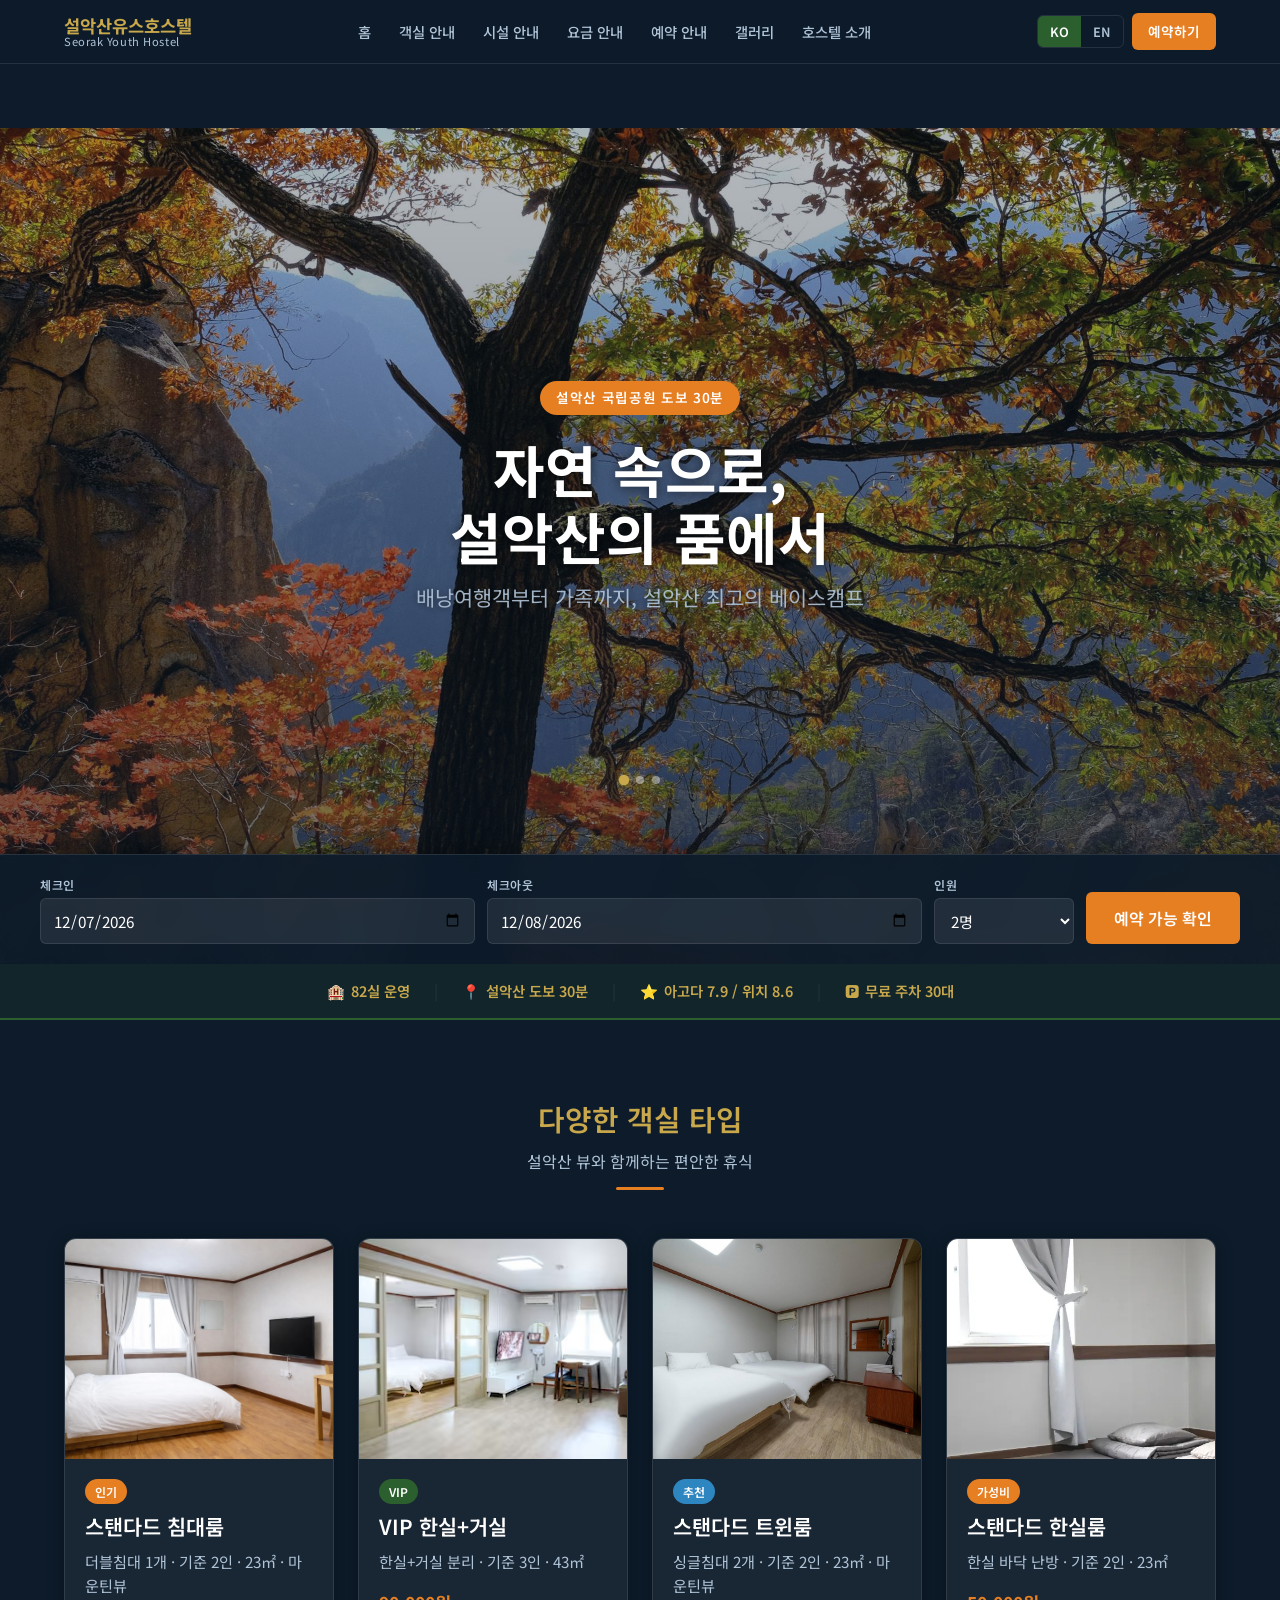
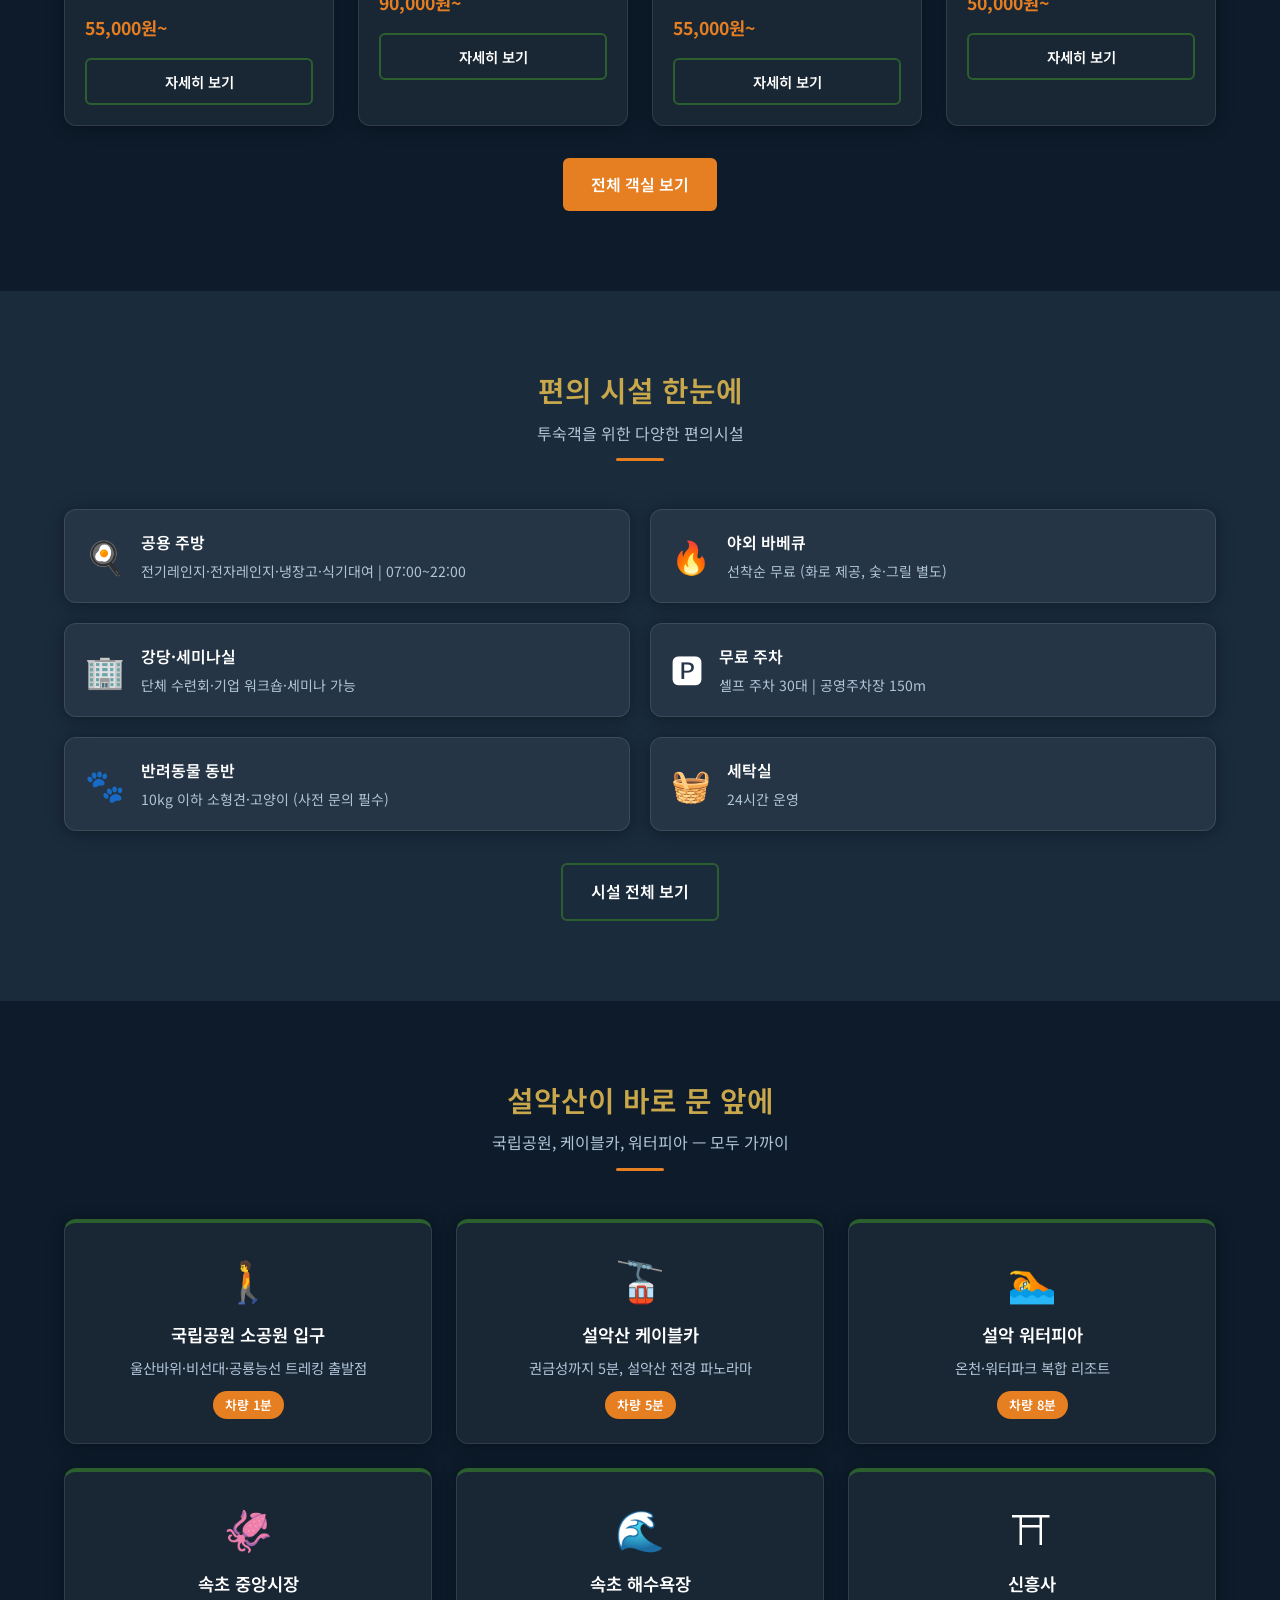
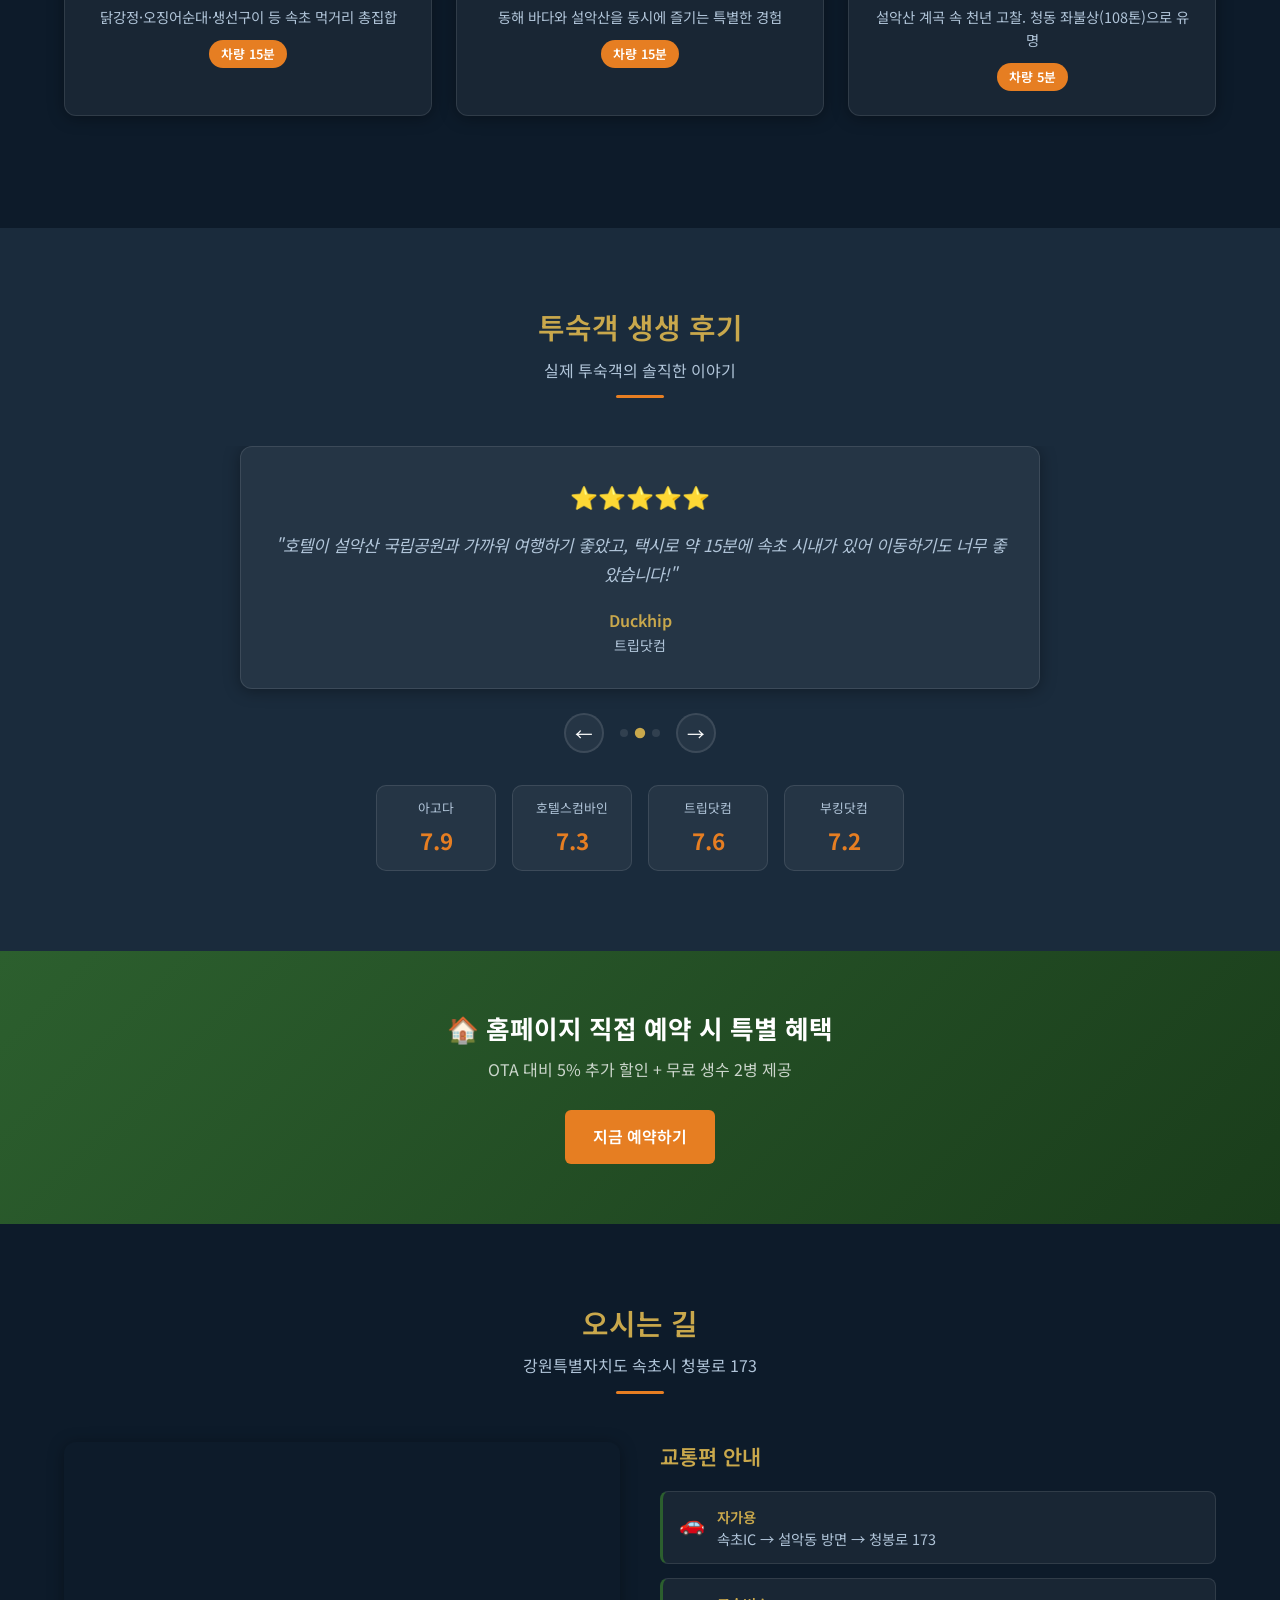
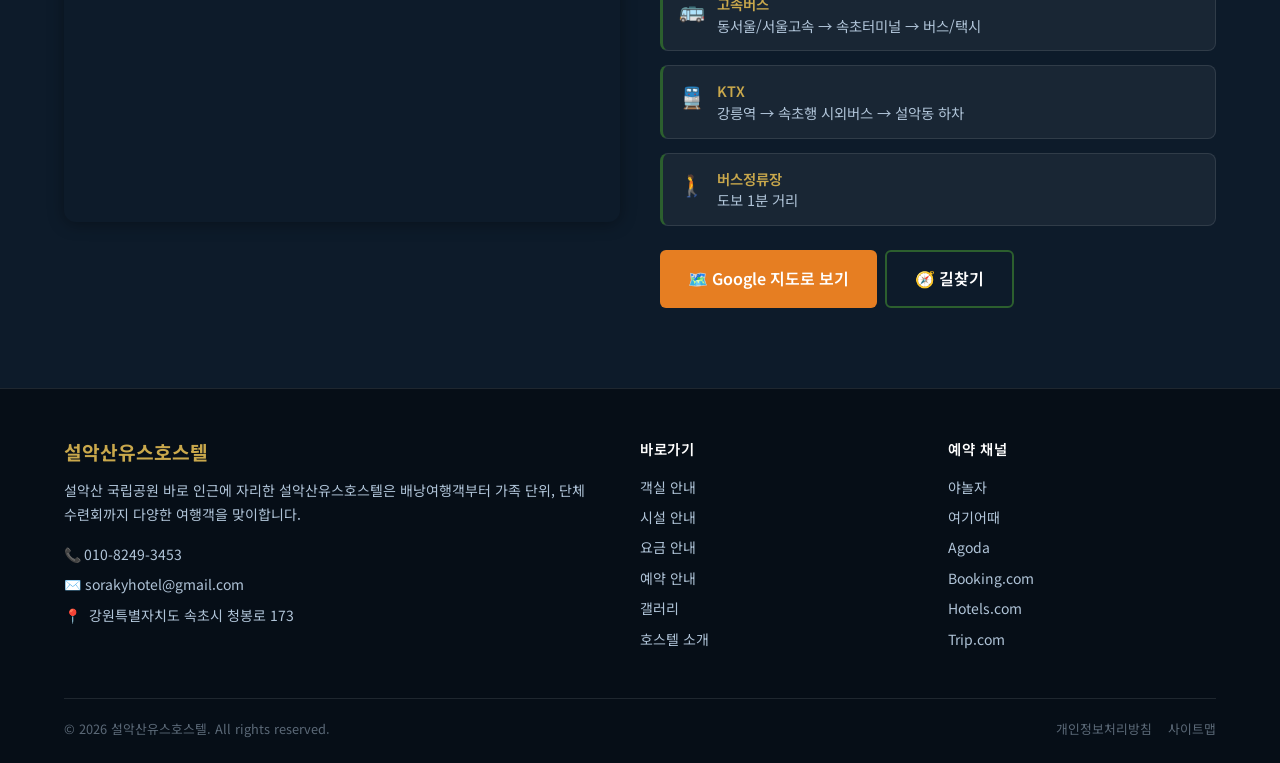
==== commit f6d02083: "Add files via upload" ====
--- a/index.html
+++ b/index.html
@@ -304,7 +304,7 @@
             data-ko="울산바위·비선대·공룡능선 트레킹 출발점"
             data-en="Starting point for Ulsanbawi, Biseondae, Dinosaur Ridge">울산바위·비선대·공룡능선 트레킹 출발점</p>
           <span class="seorak-card__time"
-            data-ko="차량 3분" data-en="3 min by car">차량 3분</span>
+            data-ko="차량 1분" data-en="1 min by car">차량 1분</span>
         </div>
         <div class="seorak-card" style="background:var(--color-bg-card);border:1px solid var(--color-border);border-radius:12px;border-top:4px solid var(--color-primary);padding:24px;text-align:center;">
           <div class="seorak-card__icon">🚡</div>
@@ -314,7 +314,7 @@
             data-ko="권금성까지 5분, 설악산 전경 파노라마"
             data-en="5 min to Gwongeumseong, panoramic Seoraksan views">권금성까지 5분, 설악산 전경 파노라마</p>
           <span class="seorak-card__time"
-            data-ko="차량 11분" data-en="11 min by car">차량 11분</span>
+            data-ko="차량 5분" data-en="5 min by car">차량 5분</span>
         </div>
         <div class="seorak-card" style="background:var(--color-bg-card);border:1px solid var(--color-border);border-radius:12px;border-top:4px solid var(--color-primary);padding:24px;text-align:center;">
           <div class="seorak-card__icon">🏊</div>
@@ -324,7 +324,7 @@
             data-ko="온천·워터파크 복합 리조트"
             data-en="Hot spring &amp; waterpark complex resort">온천·워터파크 복합 리조트</p>
           <span class="seorak-card__time"
-            data-ko="차량 10분" data-en="10 min by car">차량 10분</span>
+            data-ko="차량 8분" data-en="8 min by car">차량 8분</span>
         </div>
         <div class="seorak-card" style="background:var(--color-bg-card);border:1px solid var(--color-border);border-radius:12px;border-top:4px solid var(--color-primary);padding:24px;text-align:center;">
           <div class="seorak-card__icon">🦑</div>
@@ -344,7 +344,7 @@
             data-ko="동해 바다와 설악산을 동시에 즐기는 특별한 경험"
             data-en="Enjoy the East Sea and Seoraksan views together">동해 바다와 설악산을 동시에 즐기는 특별한 경험</p>
           <span class="seorak-card__time"
-            data-ko="차량 20분" data-en="20 min by car">차량 20분</span>
+            data-ko="차량 15분" data-en="15 min by car">차량 15분</span>
         </div>
         <div class="seorak-card" style="background:var(--color-bg-card);border:1px solid var(--color-border);border-radius:12px;border-top:4px solid var(--color-primary);padding:24px;text-align:center;">
           <div class="seorak-card__icon">⛩</div>
@@ -357,6 +357,10 @@
             data-ko="차량 5분" data-en="5 min by car">차량 5분</span>
         </div>
       </div>
+    </div>
+  </section>
+
+  <!-- 투숙객 후기 -->
   <section class="section section--sub">
     <div class="container">
       <div class="section__header">
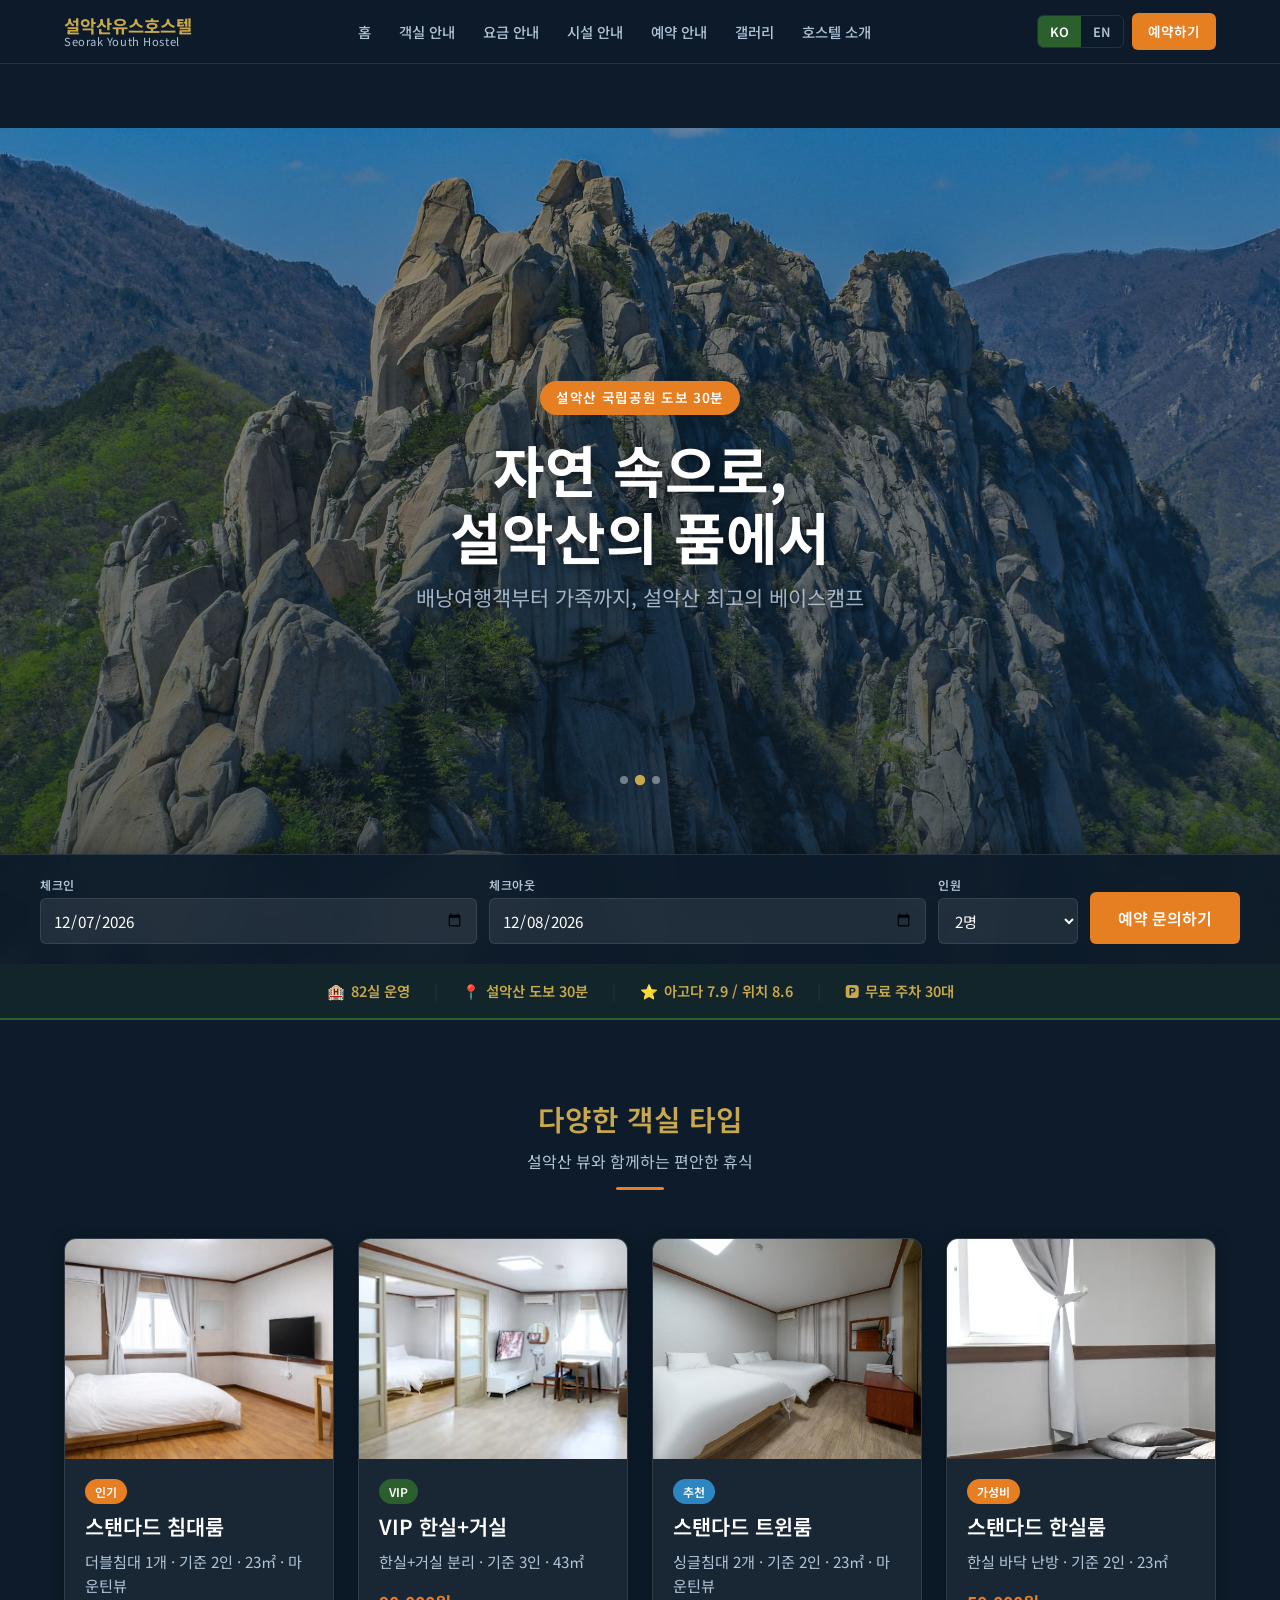
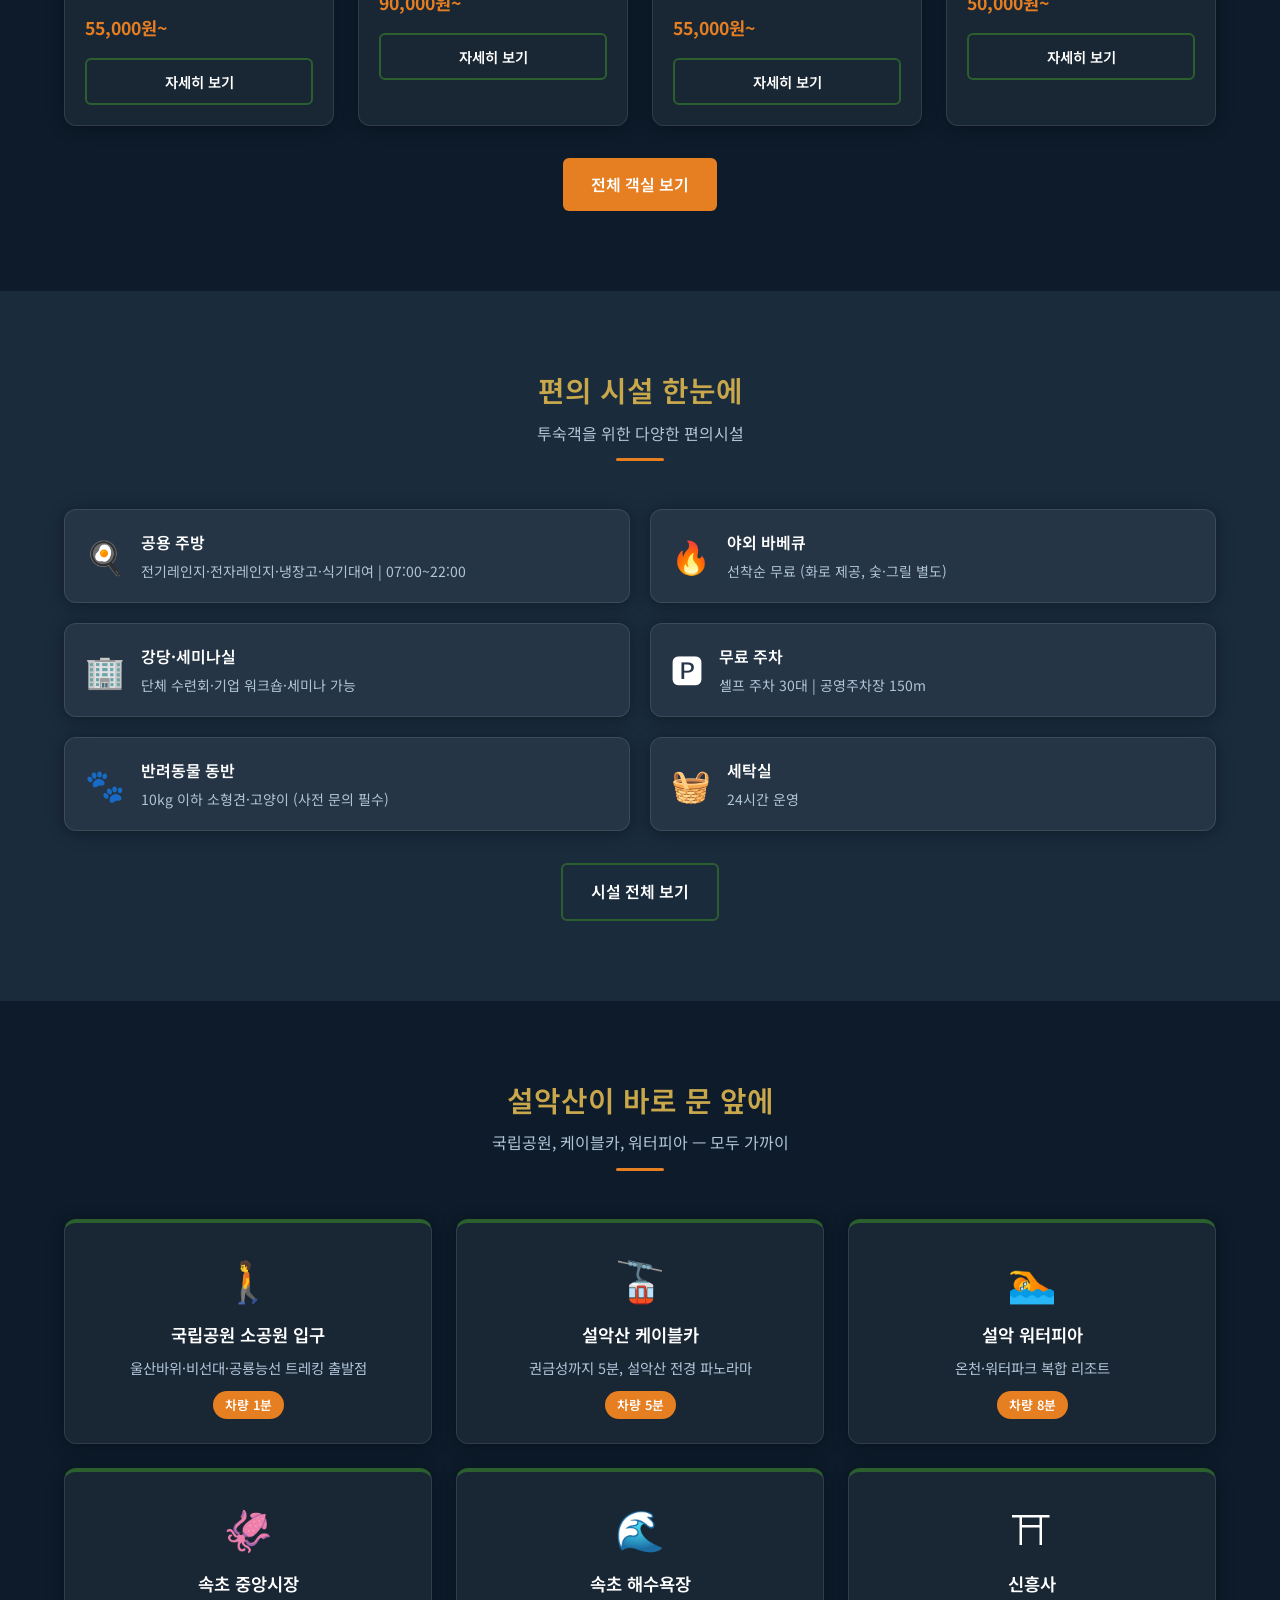
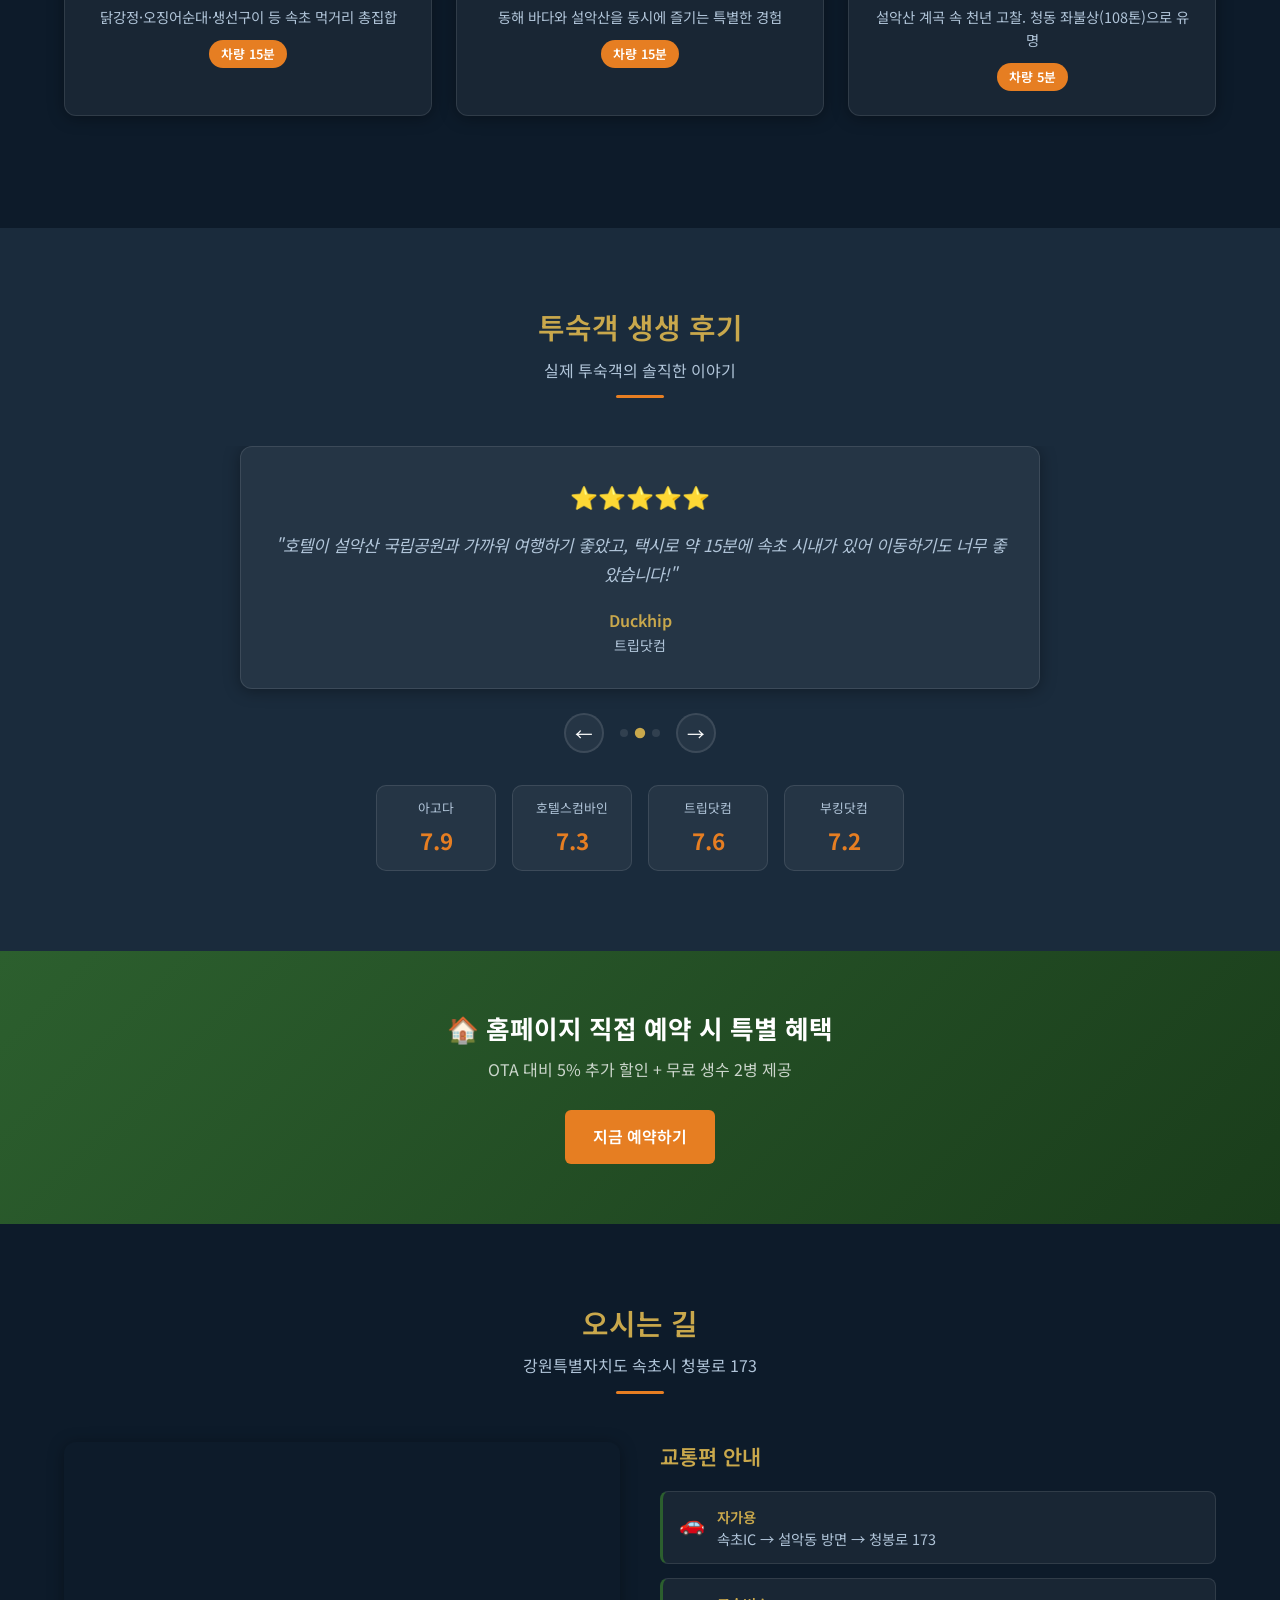
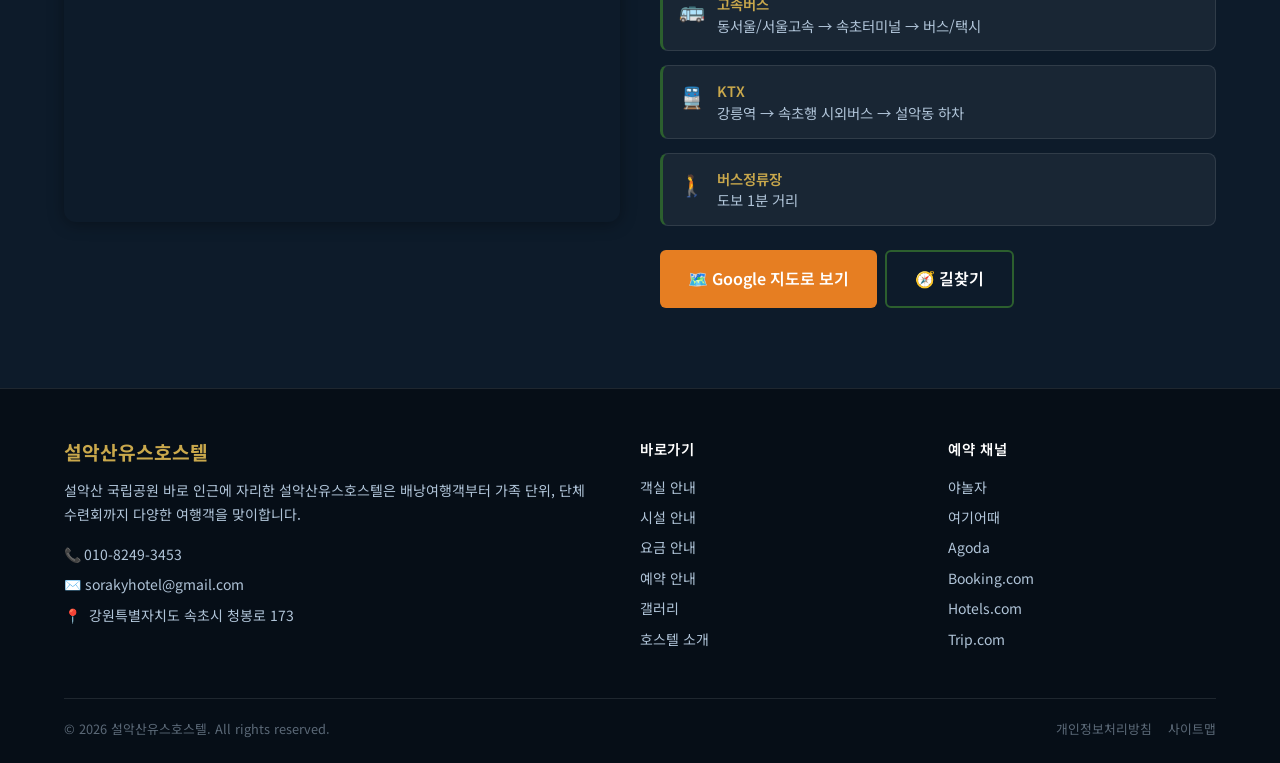
==== commit 0f4ebdf4: "Add files via upload" ====
--- a/index.html
+++ b/index.html
@@ -88,10 +88,25 @@
           </select>
         </div>
         <button type="submit" class="btn btn--primary"
-          data-ko="예약 가능 확인" data-en="Check Availability">예약 가능 확인</button>
+          data-ko="예약 문의하기" data-en="Inquire Now">예약 문의하기</button>
       </form>
     </div>
   </section>
+
+  <script>
+    // 히어로 예약 바 → 예약 페이지 폼으로 날짜·인원 전달
+    document.getElementById('booking-form').addEventListener('submit', function(e) {
+      e.preventDefault();
+      const checkin  = document.getElementById('checkin').value;
+      const checkout = document.getElementById('checkout').value;
+      const guests   = document.getElementById('guests').value;
+      const params = new URLSearchParams();
+      if (checkin)  params.set('checkin',  checkin);
+      if (checkout) params.set('checkout', checkout);
+      if (guests)   params.set('guests',   guests);
+      window.location.href = 'reservation.html?' + params.toString();
+    });
+  </script>
 
   <div class="trust-bar">
     <div class="trust-bar__inner">
